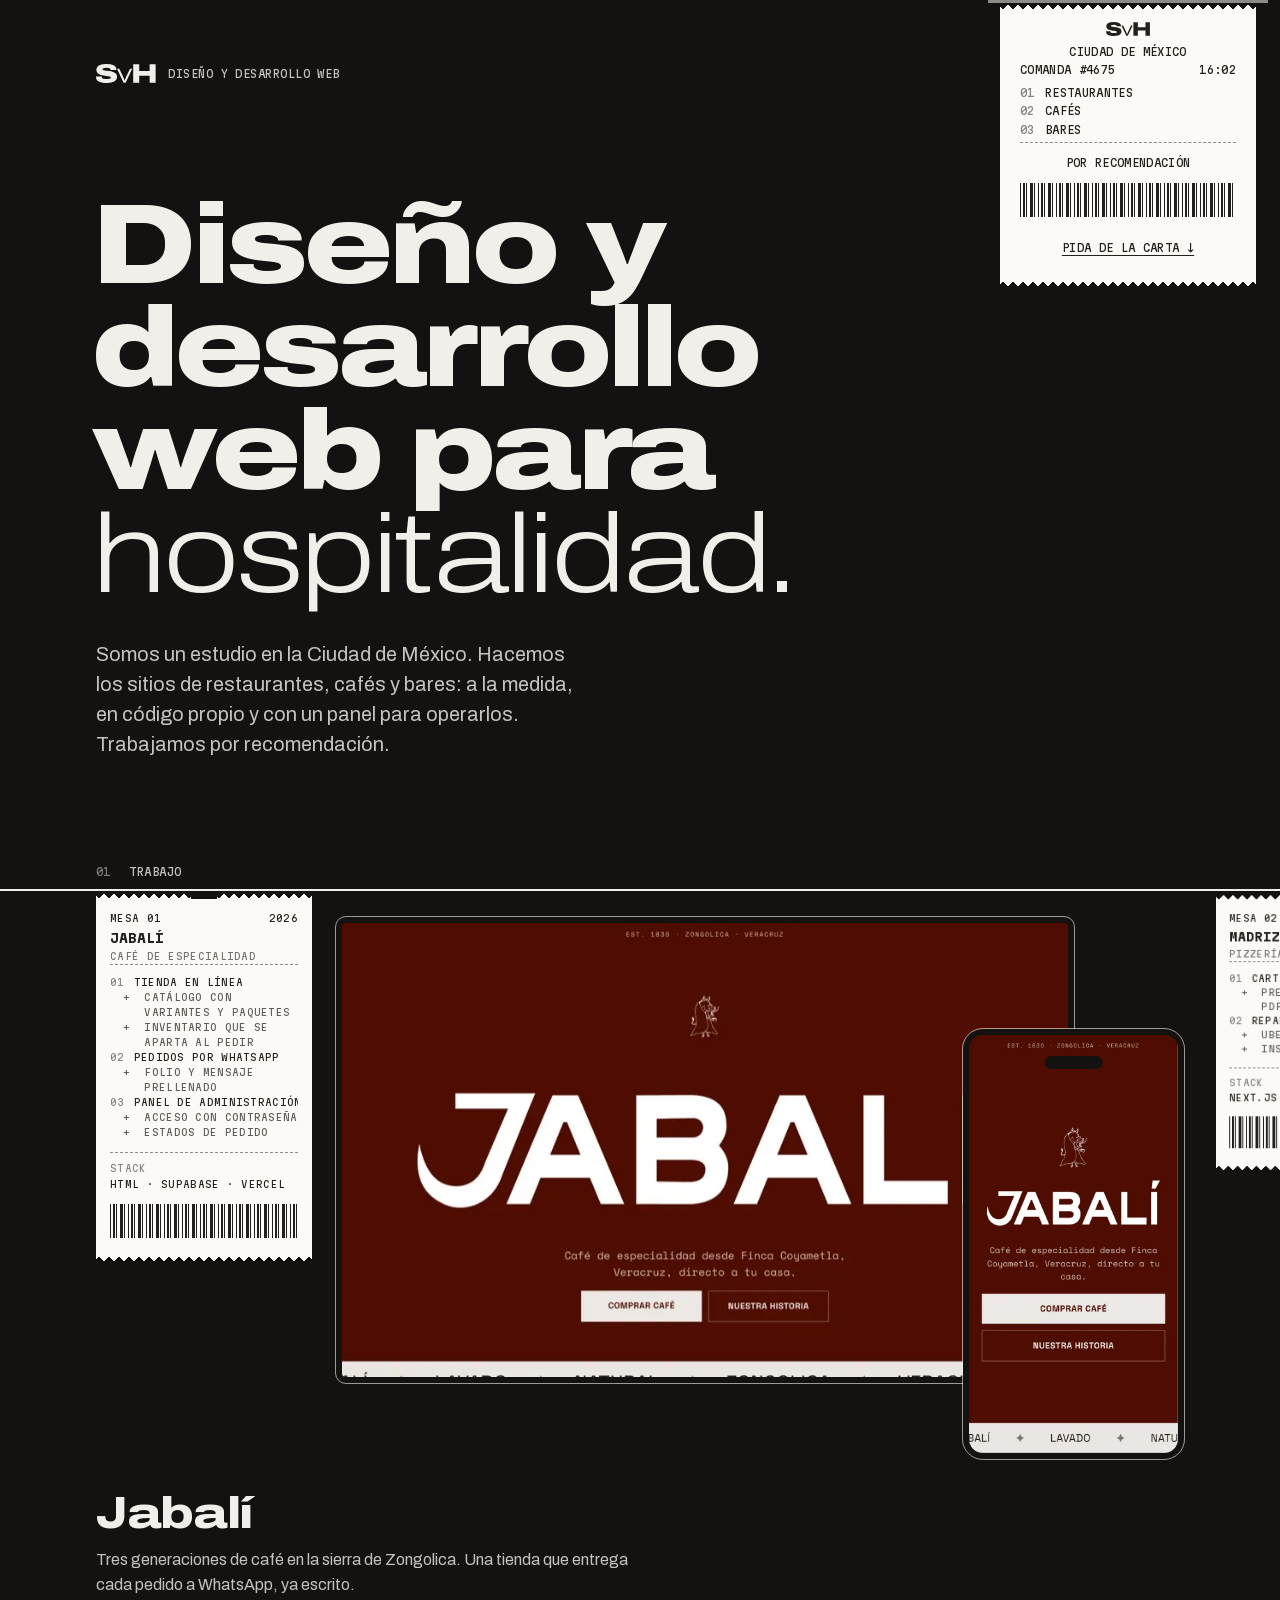
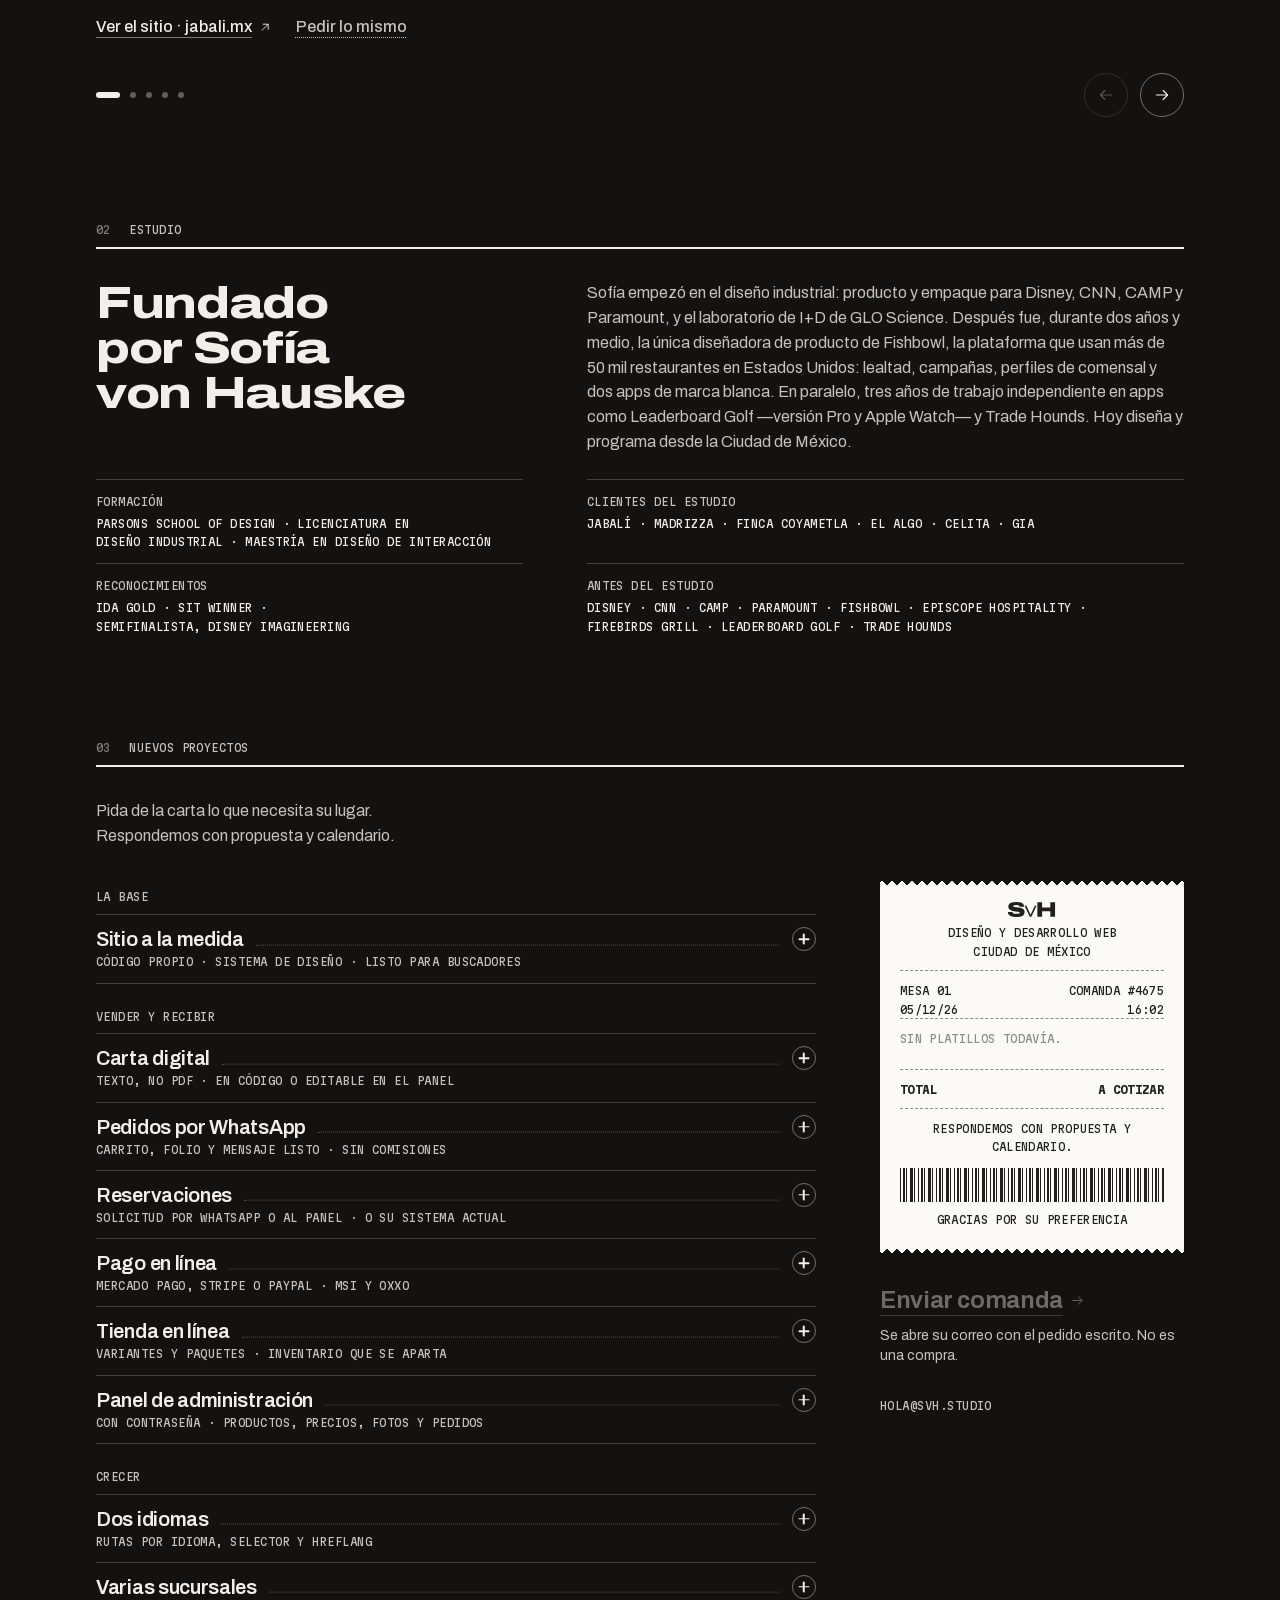
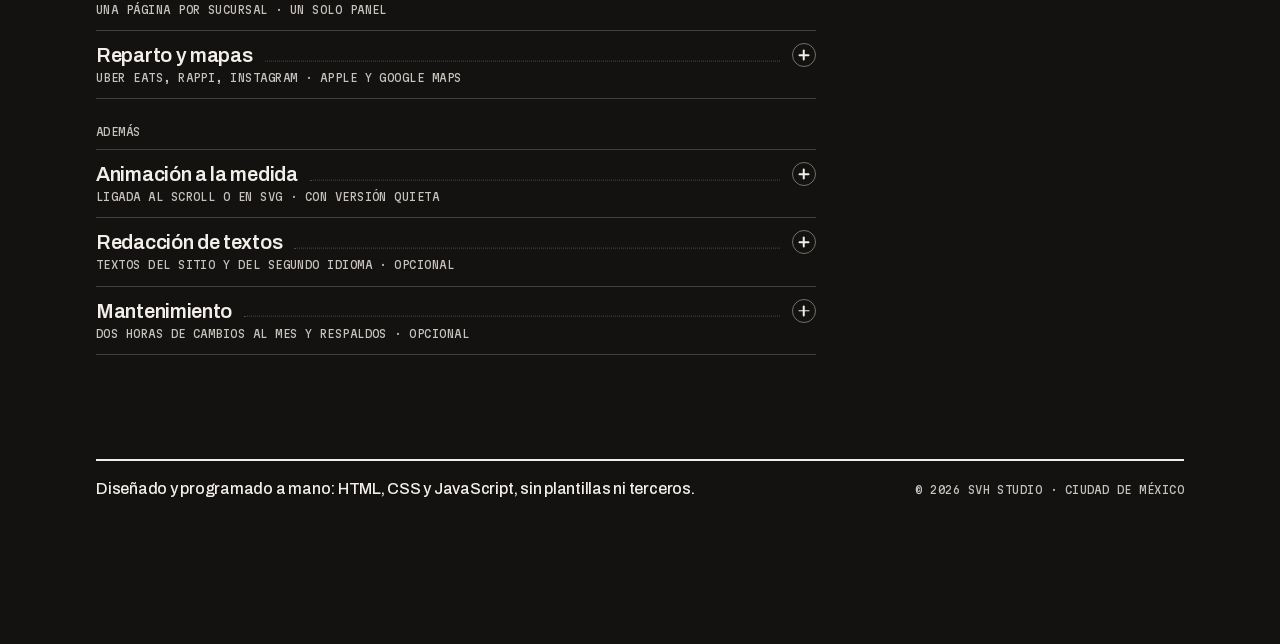
==== index.html @ 694a2faf "Trabajo independiente en Estudio; margen óptico; pies a 60ch - Estudio: "En paralelo, tres años de t" ====
<!DOCTYPE html>
<html lang="es-MX">
<head>
<meta charset="utf-8">
<meta name="viewport" content="width=device-width, initial-scale=1">
<title>Diseño web para restaurantes y cafés en CDMX — SvH Studio</title>
<meta name="description" content="Sitios web para restaurantes, cafés y bares en la Ciudad de México: carta digital, pedidos por WhatsApp, reservaciones y panel de administración.">
<link rel="canonical" href="https://svh.studio/">
<meta name="author" content="SvH Studio">
<meta name="theme-color" content="#141210">
<meta name="color-scheme" content="light">

<meta property="og:type" content="website">
<meta property="og:locale" content="es_MX">
<meta property="og:url" content="https://svh.studio/">
<meta property="og:title" content="SvH Studio — Sitios web para restaurantes, cafés y bares en CDMX">
<meta property="og:description" content="Estudio de diseño y desarrollo web para restaurantes, cafés y bares de la Ciudad de México.">
<meta property="og:image" content="https://svh.studio/og.png">
<meta property="og:image:width" content="1200">
<meta property="og:image:height" content="630">
<meta property="og:image:alt" content="svh.studio — Diseño y desarrollo web para hospitalidad.">
<meta property="og:site_name" content="SvH Studio">
<meta name="twitter:card" content="summary_large_image">

<link rel="icon" href="/favicon.svg" type="image/svg+xml">
<link rel="apple-touch-icon" href="/apple-touch-icon.png">
<link rel="preload" href="/fonts/archivo-wdth-wght-latin.woff2" as="font" type="font/woff2" crossorigin>
<link rel="preload" href="/fonts/martian-mono-latin.woff2" as="font" type="font/woff2" crossorigin>
<script>document.documentElement.classList.add('js')</script>
<link rel="stylesheet" href="/fonts.css">
<link rel="stylesheet" href="/tokens.css">
<link rel="stylesheet" href="/site.css">
<script type="application/ld+json">
{
 "@context": "https://schema.org",
 "@graph": [
  {
   "@type": "ProfessionalService",
   "@id": "https://svh.studio/#estudio",
   "name": "SvH Studio",
   "alternateName": "svh.studio",
   "url": "https://svh.studio/",
   "email": "hola@svh.studio",
   "image": "https://svh.studio/og.png",
   "inLanguage": "es-MX",
   "knowsLanguage": [
    "es-MX",
    "en"
   ],
   "description": "Estudio de diseño y desarrollo de sitios web para restaurantes, cafés y bares en la Ciudad de México: carta digital, pedidos por WhatsApp, reservaciones y panel de administración.",
   "founder": {
    "@id": "https://svh.studio/#sofia"
   },
   "areaServed": [
    {
     "@type": "City",
     "name": "Ciudad de México",
     "alternateName": "CDMX",
     "address": {
      "@type": "PostalAddress",
      "addressCountry": "MX",
      "addressRegion": "Ciudad de México"
     }
    },
    {
     "@type": "Place",
     "name": "Roma, Ciudad de México"
    },
    {
     "@type": "Place",
     "name": "Condesa, Ciudad de México"
    },
    {
     "@type": "Place",
     "name": "Juárez, Ciudad de México"
    },
    {
     "@type": "Place",
     "name": "Polanco, Ciudad de México"
    },
    {
     "@type": "Place",
     "name": "Escandón, Ciudad de México"
    },
    {
     "@type": "Place",
     "name": "Coyoacán, Ciudad de México"
    }
   ],
   "serviceType": [
    "Diseño de sitios web para restaurantes",
    "Diseño de sitios web para cafés y bares",
    "Desarrollo web a la medida"
   ],
   "logo": "https://svh.studio/apple-touch-icon.png",
   "address": {
    "@type": "PostalAddress",
    "addressLocality": "Ciudad de México",
    "addressRegion": "CDMX",
    "addressCountry": "MX"
   },
   "makesOffer": [
    {
     "@type": "Offer",
     "itemOffered": {
      "@type": "Service",
      "name": "Sitio a la medida",
      "description": "Código propio · sistema de diseño · listo para buscadores"
     }
    },
    {
     "@type": "Offer",
     "itemOffered": {
      "@type": "Service",
      "name": "Carta digital",
      "description": "Texto, no PDF · en código o editable en el panel"
     }
    },
    {
     "@type": "Offer",
     "itemOffered": {
      "@type": "Service",
      "name": "Pedidos por WhatsApp",
      "description": "Carrito, folio y mensaje listo · sin comisiones"
     }
    },
    {
     "@type": "Offer",
     "itemOffered": {
      "@type": "Service",
      "name": "Reservaciones",
      "description": "Solicitud por WhatsApp o al panel · o su sistema actual"
     }
    },
    {
     "@type": "Offer",
     "itemOffered": {
      "@type": "Service",
      "name": "Pago en línea",
      "description": "Mercado Pago, Stripe o PayPal · MSI y OXXO"
     }
    },
    {
     "@type": "Offer",
     "itemOffered": {
      "@type": "Service",
      "name": "Tienda en línea",
      "description": "Variantes y paquetes · inventario que se aparta"
     }
    },
    {
     "@type": "Offer",
     "itemOffered": {
      "@type": "Service",
      "name": "Panel de administración",
      "description": "Con contraseña · productos, precios, fotos y pedidos"
     }
    },
    {
     "@type": "Offer",
     "itemOffered": {
      "@type": "Service",
      "name": "Dos idiomas",
      "description": "Rutas por idioma, selector y hreflang"
     }
    },
    {
     "@type": "Offer",
     "itemOffered": {
      "@type": "Service",
      "name": "Varias sucursales",
      "description": "Una página por sucursal · un solo panel"
     }
    },
    {
     "@type": "Offer",
     "itemOffered": {
      "@type": "Service",
      "name": "Reparto y mapas",
      "description": "Uber Eats, Rappi, Instagram · Apple y Google Maps"
     }
    },
    {
     "@type": "Offer",
     "itemOffered": {
      "@type": "Service",
      "name": "Animación a la medida",
      "description": "Ligada al scroll o en SVG · con versión quieta"
     }
    },
    {
     "@type": "Offer",
     "itemOffered": {
      "@type": "Service",
      "name": "Redacción de textos",
      "description": "Textos del sitio y del segundo idioma · opcional"
     }
    },
    {
     "@type": "Offer",
     "itemOffered": {
      "@type": "Service",
      "name": "Mantenimiento",
      "description": "Dos horas de cambios al mes y respaldos · opcional"
     }
    }
   ]
  },
  {
   "@type": "Person",
   "@id": "https://svh.studio/#sofia",
   "name": "Sofía von Hauske",
   "jobTitle": "Diseñadora industrial y de producto, desarrolladora",
   "email": "hola@svh.studio",
   "url": "https://svh.studio/",
   "alumniOf": {
    "@type": "CollegeOrUniversity",
    "name": "Parsons School of Design",
    "address": {
     "@type": "PostalAddress",
     "addressLocality": "Nueva York",
     "addressCountry": "US"
    }
   },
   "worksFor": {
    "@id": "https://svh.studio/#estudio"
   },
   "knowsAbout": [
    "Diseño industrial",
    "Diseño de producto",
    "Diseño web para restaurantes",
    "Programas de lealtad",
    "Sistemas de pedidos"
   ],
   "hasCredential": [
    {
     "@type": "EducationalOccupationalCredential",
     "credentialCategory": "degree",
     "name": "BFA Industrial Design"
    },
    {
     "@type": "EducationalOccupationalCredential",
     "credentialCategory": "degree",
     "name": "MFA Interaction Design"
    }
   ],
   "award": [
    "IDA Gold",
    "SIT Winner",
    "Disney Imagineering Semi-Finalist"
   ]
  },
  {
   "@type": "WebSite",
   "@id": "https://svh.studio/#sitio",
   "url": "https://svh.studio/",
   "name": "SvH Studio",
   "inLanguage": "es-MX",
   "publisher": {
    "@id": "https://svh.studio/#estudio"
   }
  },
  {
   "@type": "ItemList",
   "name": "Trabajo de SvH Studio",
   "itemListElement": [
    {
     "@type": "ListItem",
     "position": 1,
     "item": {
      "@type": "WebSite",
      "name": "Jabalí",
      "url": "https://www.jabali.mx",
      "description": "Tienda de café de especialidad con pedidos por WhatsApp.",
      "creator": {
       "@id": "https://svh.studio/#estudio"
      },
      "about": {
       "@type": "Store",
       "name": "Jabalí",
       "description": "Tienda de café de especialidad de la Finca Coyametla, Veracruz"
      },
      "image": "https://svh.studio/images/sitios/jabali-esc-1600.jpg"
     }
    },
    {
     "@type": "ListItem",
     "position": 2,
     "item": {
      "@type": "WebSite",
      "name": "Madrizza",
      "url": "https://madrizza.vercel.app",
      "description": "Pizzería de barrio en la Ciudad de México.",
      "creator": {
       "@id": "https://svh.studio/#estudio"
      },
      "about": {
       "@type": "Restaurant",
       "name": "Madrizza",
       "servesCuisine": "Pizza",
       "address": {
        "@type": "PostalAddress",
        "addressLocality": "Ciudad de México",
        "addressCountry": "MX"
       }
      },
      "image": "https://svh.studio/images/sitios/madrizza-esc-1600.jpg"
     }
    },
    {
     "@type": "ListItem",
     "position": 3,
     "item": {
      "@type": "WebSite",
      "name": "Finca Coyametla",
      "url": "https://finca-coyametla.vercel.app",
      "description": "Finca de café en Zongolica, Veracruz, que vende a tostadores de México y de fuera.",
      "creator": {
       "@id": "https://svh.studio/#estudio"
      },
      "about": {
       "@type": "Organization",
       "name": "Finca Coyametla",
       "description": "Finca de café en Zongolica, Veracruz",
       "address": {
        "@type": "PostalAddress",
        "addressLocality": "Zongolica",
        "addressRegion": "Veracruz",
        "addressCountry": "MX"
       }
      },
      "image": "https://svh.studio/images/sitios/coyametla-esc-1600.jpg"
     }
    },
    {
     "@type": "ListItem",
     "position": 4,
     "item": {
      "@type": "WebSite",
      "name": "El Algo",
      "url": "https://www.elalgo.mx",
      "description": "Wine bar de autoservicio en la Ciudad de México, antes de abrir.",
      "creator": {
       "@id": "https://svh.studio/#estudio"
      },
      "about": {
       "@type": "BarOrPub",
       "name": "El Algo",
       "description": "Wine bar de autoservicio",
       "address": {
        "@type": "PostalAddress",
        "addressLocality": "Ciudad de México",
        "addressCountry": "MX"
       }
      },
      "image": "https://svh.studio/images/sitios/elalgo-esc-1600.jpg"
     }
    },
    {
     "@type": "ListItem",
     "position": 5,
     "item": {
      "@type": "WebSite",
      "name": "Celita",
      "url": "https://www.celita.mx",
      "description": "Café y pan en la Condesa, Ciudad de México.",
      "creator": {
       "@id": "https://svh.studio/#estudio"
      },
      "about": {
       "@type": "CafeOrCoffeeShop",
       "name": "Celita",
       "address": {
        "@type": "PostalAddress",
        "streetAddress": "Pachuca 13",
        "addressLocality": "Ciudad de México",
        "addressRegion": "Condesa",
        "addressCountry": "MX"
       }
      },
      "image": "https://svh.studio/images/sitios/celita-esc-1600.jpg"
     }
    }
   ]
  }
 ]
}
</script>
</head>
<body class="tinto" style="--lugar:#4F0D00;--pagina:#141210">

<main class="page">

  <!-- ══════════ FRONTISPICIO ══════════ -->
  <header class="front">
    <div class="eye">
      <span class="firma"><svg class="monograma" xmlns="http://www.w3.org/2000/svg" viewBox="47 -700 2235 712" aria-hidden="true"><path fill="currentColor" d="M459.7822265625 12.0Q373.293212890625 12.0 298.34765625 1.728271484375Q223.402099609375 -8.54345703125 167.0 -33.815185546875Q110.597900390625 -59.0869140625 78.6251220703125 -104.2445068359375Q46.65234375 -149.402099609375 46.65234375 -218.402099609375Q46.65234375 -220.402099609375 46.65234375 -223.7879638671875Q46.65234375 -227.173828125 47.65234375 -230.71728515625H267.879638671875Q266.879638671875 -226.71728515625 266.7655029296875 -222.7607421875Q266.6513671875 -218.80419921875 266.6513671875 -214.89111328125Q266.6513671875 -184.662841796875 288.249267578125 -167.8638916015625Q309.84716796875 -151.06494140625 349.04296875 -144.7659912109375Q388.23876953125 -138.467041015625 439.80419921875 -138.467041015625Q461.0869140625 -138.467041015625 483.641357421875 -139.423583984375Q506.19580078125 -140.380126953125 527.4078369140625 -143.4508056640625Q548.619873046875 -146.521484375 565.489501953125 -152.4345703125Q582.359130859375 -158.34765625 592.5439453125 -167.989013671875Q602.728759765625 -177.63037109375 602.728759765625 -191.771728515625Q602.728759765625 -211.597900390625 580.00048828125 -222.8533935546875Q557.272216796875 -234.10888671875 518.4298095703125 -240.6361083984375Q479.58740234375 -247.163330078125 431.5167236328125 -252.619873046875Q383.446044921875 -258.076416015625 331.8753662109375 -266.1905517578125Q280.3046875 -274.3046875 232.2340087890625 -288.8046875Q184.163330078125 -303.3046875 145.3209228515625 -327.84814453125Q106.478515625 -352.3916015625 83.750244140625 -390.8209228515625Q61.02197265625 -429.250244140625 61.02197265625 -484.5654296875Q61.02197265625 -541.826171875 90.5816650390625 -582.684814453125Q120.141357421875 -623.54345703125 172.0869140625 -649.4293212890625Q224.032470703125 -675.315185546875 293.0052490234375 -687.54345703125Q361.97802734375 -699.771728515625 440.032470703125 -699.771728515625Q519.858642578125 -699.771728515625 587.3314208984375 -687.7010498046875Q654.80419921875 -675.63037109375 704.9073486328125 -650.402099609375Q755.010498046875 -625.173828125 782.8419189453125 -585.5869140625Q810.67333984375 -546.0 810.67333984375 -490.967529296875V-478.054443359375H592.446044921875V-484.10888671875Q592.446044921875 -504.5654296875 576.93505859375 -520.4078369140625Q561.424072265625 -536.250244140625 529.684814453125 -545.8643798828125Q497.945556640625 -555.478515625 449.80419921875 -555.478515625Q396.32568359375 -555.478515625 361.358154296875 -548.793701171875Q326.390625 -542.10888671875 309.6351318359375 -530.467529296875Q292.879638671875 -518.826171875 292.879638671875 -505.228271484375Q292.879638671875 -486.0869140625 315.60791015625 -475.173828125Q338.336181640625 -464.2607421875 377.1785888671875 -458.075927734375Q416.02099609375 -451.89111328125 464.0916748046875 -446.4345703125Q512.162353515625 -440.97802734375 563.7330322265625 -433.1356201171875Q615.3037109375 -425.293212890625 663.3743896484375 -411.6790771484375Q711.445068359375 -398.06494140625 750.2874755859375 -374.1790771484375Q789.1298828125 -350.293212890625 811.858154296875 -313.6356201171875Q834.58642578125 -276.97802734375 834.58642578125 -223.4345703125Q834.58642578125 -139.575927734375 785.8853759765625 -87.6031494140625Q737.184326171875 -35.63037109375 652.4832763671875 -11.815185546875Q567.7822265625 12.0 459.7822265625 12.0Z M1080.6756591796875 0.0 833.3782958984375 -526.3243408203125H920.2176513671875L1053.7847900390625 -237.217041015625Q1061.46044921875 -221.5413818359375 1072.811767578125 -195.514404296875Q1084.1630859375 -169.4874267578125 1096.3522338867188 -141.44696044921875Q1108.5413818359375 -113.406494140625 1117.8927001953125 -91.3795166015625H1124.5413818359375Q1132.5413818359375 -110.703857421875 1143.0548706054688 -136.3795166015625Q1153.568359375 -162.05517578125 1165.4331665039062 -189.09564208984375Q1177.2979736328125 -216.1361083984375 1187.0006103515625 -237.217041015625L1320.5677490234375 -526.3243408203125H1404.082763671875L1156.785400390625 0.0Z M1441.250244140625 0.0V-687.771728515625H1666.564453125V-437.836669921875H2056.3916015625V-687.771728515625H2281.705810546875V0.0H2056.3916015625V-261.3916015625H1666.564453125V0.0Z"/></svg><span class="sr">SvH Studio</span><span class="quien">Diseño y desarrollo web</span></span>
    </div>

    <!-- LA IMPRESORA. La barra de arriba es una impresora de tickets: al
         cargar, sale la comanda que se termina de llenar al final de la
         página (mismo folio, misma hora). Imprime y luego se mece. -->
    <div class="impresora">
      <i class="ranura" aria-hidden="true"></i>
      <div class="papel papel-h" id="papel-h">
        <div class="ticket ticket-h">
          <div class="t-cab">
            <svg class="t-logo" xmlns="http://www.w3.org/2000/svg" viewBox="47 -700 2235 712" aria-hidden="true"><path fill="currentColor" d="M459.7822265625 12.0Q373.293212890625 12.0 298.34765625 1.728271484375Q223.402099609375 -8.54345703125 167.0 -33.815185546875Q110.597900390625 -59.0869140625 78.6251220703125 -104.2445068359375Q46.65234375 -149.402099609375 46.65234375 -218.402099609375Q46.65234375 -220.402099609375 46.65234375 -223.7879638671875Q46.65234375 -227.173828125 47.65234375 -230.71728515625H267.879638671875Q266.879638671875 -226.71728515625 266.7655029296875 -222.7607421875Q266.6513671875 -218.80419921875 266.6513671875 -214.89111328125Q266.6513671875 -184.662841796875 288.249267578125 -167.8638916015625Q309.84716796875 -151.06494140625 349.04296875 -144.7659912109375Q388.23876953125 -138.467041015625 439.80419921875 -138.467041015625Q461.0869140625 -138.467041015625 483.641357421875 -139.423583984375Q506.19580078125 -140.380126953125 527.4078369140625 -143.4508056640625Q548.619873046875 -146.521484375 565.489501953125 -152.4345703125Q582.359130859375 -158.34765625 592.5439453125 -167.989013671875Q602.728759765625 -177.63037109375 602.728759765625 -191.771728515625Q602.728759765625 -211.597900390625 580.00048828125 -222.8533935546875Q557.272216796875 -234.10888671875 518.4298095703125 -240.6361083984375Q479.58740234375 -247.163330078125 431.5167236328125 -252.619873046875Q383.446044921875 -258.076416015625 331.8753662109375 -266.1905517578125Q280.3046875 -274.3046875 232.2340087890625 -288.8046875Q184.163330078125 -303.3046875 145.3209228515625 -327.84814453125Q106.478515625 -352.3916015625 83.750244140625 -390.8209228515625Q61.02197265625 -429.250244140625 61.02197265625 -484.5654296875Q61.02197265625 -541.826171875 90.5816650390625 -582.684814453125Q120.141357421875 -623.54345703125 172.0869140625 -649.4293212890625Q224.032470703125 -675.315185546875 293.0052490234375 -687.54345703125Q361.97802734375 -699.771728515625 440.032470703125 -699.771728515625Q519.858642578125 -699.771728515625 587.3314208984375 -687.7010498046875Q654.80419921875 -675.63037109375 704.9073486328125 -650.402099609375Q755.010498046875 -625.173828125 782.8419189453125 -585.5869140625Q810.67333984375 -546.0 810.67333984375 -490.967529296875V-478.054443359375H592.446044921875V-484.10888671875Q592.446044921875 -504.5654296875 576.93505859375 -520.4078369140625Q561.424072265625 -536.250244140625 529.684814453125 -545.8643798828125Q497.945556640625 -555.478515625 449.80419921875 -555.478515625Q396.32568359375 -555.478515625 361.358154296875 -548.793701171875Q326.390625 -542.10888671875 309.6351318359375 -530.467529296875Q292.879638671875 -518.826171875 292.879638671875 -505.228271484375Q292.879638671875 -486.0869140625 315.60791015625 -475.173828125Q338.336181640625 -464.2607421875 377.1785888671875 -458.075927734375Q416.02099609375 -451.89111328125 464.0916748046875 -446.4345703125Q512.162353515625 -440.97802734375 563.7330322265625 -433.1356201171875Q615.3037109375 -425.293212890625 663.3743896484375 -411.6790771484375Q711.445068359375 -398.06494140625 750.2874755859375 -374.1790771484375Q789.1298828125 -350.293212890625 811.858154296875 -313.6356201171875Q834.58642578125 -276.97802734375 834.58642578125 -223.4345703125Q834.58642578125 -139.575927734375 785.8853759765625 -87.6031494140625Q737.184326171875 -35.63037109375 652.4832763671875 -11.815185546875Q567.7822265625 12.0 459.7822265625 12.0Z M1080.6756591796875 0.0 833.3782958984375 -526.3243408203125H920.2176513671875L1053.7847900390625 -237.217041015625Q1061.46044921875 -221.5413818359375 1072.811767578125 -195.514404296875Q1084.1630859375 -169.4874267578125 1096.3522338867188 -141.44696044921875Q1108.5413818359375 -113.406494140625 1117.8927001953125 -91.3795166015625H1124.5413818359375Q1132.5413818359375 -110.703857421875 1143.0548706054688 -136.3795166015625Q1153.568359375 -162.05517578125 1165.4331665039062 -189.09564208984375Q1177.2979736328125 -216.1361083984375 1187.0006103515625 -237.217041015625L1320.5677490234375 -526.3243408203125H1404.082763671875L1156.785400390625 0.0Z M1441.250244140625 0.0V-687.771728515625H1666.564453125V-437.836669921875H2056.3916015625V-687.771728515625H2281.705810546875V0.0H2056.3916015625V-261.3916015625H1666.564453125V0.0Z"/></svg><span class="sr">SvH Studio</span>
            <span>Ciudad de México</span>
          </div>
          <span class="t-sep"></span>
          <span class="t-fila"><span>Comanda #<span data-folio>0000</span></span><span data-hora>00:00</span></span>
          <ol class="t-lineas t-lineas-h">
            <li>Restaurantes</li>
            <li>Cafés</li>
            <li>Bares</li>
          </ol>
          <div class="t-pie">
            <span>Por recomendación</span>
            <i class="t-barras" aria-hidden="true"></i>
            <a class="t-sigue" href="#t-comanda">Pida de la carta ↓</a>
          </div>
        </div>
      </div>
    </div>

    <h1><span>Diseño y</span> <span>desarrollo</span> <span>web para</span> <span><em>hospitalidad.</em></span></h1>

    <p class="lede">
      Somos un estudio en la Ciudad de México. Hacemos los sitios de
      restaurantes, cafés y bares: a la medida, en código propio y con un
      panel para operarlos. Trabajamos por recomendación.
    </p>
  </header>

  <!-- ══════════ TRABAJO ══════════ -->
  <!-- Una tira que se desliza con el pulgar: cada sitio en escritorio, con su
       versión de celular encimada, y la página toma el color del que está al
       frente. Sin JS es un carrusel nativo con scroll-snap y todo el texto. -->
  <section class="grp trabajo" aria-labelledby="t-trabajo">
    <h2 class="grp-label" id="t-trabajo"><span>Trabajo</span></h2>
    <i class="riel" aria-hidden="true"></i>

    <ol class="tira" tabindex="0" aria-label="Cinco sitios, se desliza a los lados">
    <li class="lamina activa" style="--lugar:#4F0D00;--d:0;--ad:0" aria-roledescription="sitio" aria-label="1 de 5: Jabalí">
      <div class="colgante" aria-hidden="true">
        <div class="ticket ticket-p">
          <span class="t-fila"><span>Mesa 01</span><span>2026</span></span>
          <b class="tp-n">Jabalí</b>
          <span class="tp-t">Café de especialidad</span>
          <ol class="t-lineas tp-lineas"><li>Tienda en línea</li><li class="mod">catálogo con variantes y paquetes</li><li class="mod">inventario que se aparta al pedir</li><li>Pedidos por WhatsApp</li><li class="mod">folio y mensaje prellenado</li><li>Panel de administración</li><li class="mod">acceso con contraseña</li><li class="mod">estados de pedido</li></ol>
          <span class="t-fila tp-stack"><span>Stack</span><span>HTML · Supabase · Vercel</span></span>
          <i class="t-barras tp-barras"></i>
        </div>
      </div>
      <div class="comp">
        <picture class="esc">
          <source type="image/webp" srcset="/images/sitios/jabali-esc-900.webp 900w, /images/sitios/jabali-esc-1600.webp 1600w" sizes="(min-width: 920px) 44rem, 76vw">
          <img width="1600" height="1000" src="/images/sitios/jabali-esc-900.jpg" srcset="/images/sitios/jabali-esc-900.jpg 900w, /images/sitios/jabali-esc-1600.jpg 1600w" sizes="(min-width: 920px) 44rem, 76vw" loading="eager" decoding="async" alt="Sitio web de Jabalí, tienda de café de especialidad, en escritorio">
        </picture>
        <picture class="mov">
          <source type="image/webp" srcset="/images/sitios/jabali-mov-600.webp 600w, /images/sitios/jabali-mov-900.webp 900w" sizes="(min-width: 920px) 13rem, 22vw">
          <img width="600" height="1200" src="/images/sitios/jabali-mov-600.jpg" srcset="/images/sitios/jabali-mov-600.jpg 600w, /images/sitios/jabali-mov-900.jpg 900w" sizes="(min-width: 920px) 13rem, 22vw" loading="eager" decoding="async" alt="Sitio web de Jabalí, tienda de café de especialidad, en celular">
        </picture>
      </div>
      <div class="cap">
        <h3 class="n">Jabalí</h3>
        <p class="ctx">Tres generaciones de café en la sierra de Zongolica. Una tienda que entrega cada pedido a WhatsApp, ya escrito.</p>
        <p class="meta">Tienda en línea · Pedidos por WhatsApp · Panel de administración</p>
        <p class="meta stack">HTML · Supabase · Vercel</p>
        <div class="cap-acc"><a class="visita" href="https://www.jabali.mx" target="_blank" rel="noopener">Ver el sitio · jabali.mx<svg class="ico" viewBox="0 0 24 24" aria-hidden="true"><path d="M7 17 17 7M8.5 7H17v8.5"/></svg></a><button type="button" class="pedir" data-pide-de="Tienda en línea|Pedidos por WhatsApp|Panel de administración">Pedir lo mismo</button></div>
      </div>
    </li>
    <li class="lamina" style="--lugar:#2A5280;--d:1;--ad:1" aria-roledescription="sitio" aria-label="2 de 5: Madrizza">
      <div class="colgante" aria-hidden="true">
        <div class="ticket ticket-p">
          <span class="t-fila"><span>Mesa 02</span><span>2026</span></span>
          <b class="tp-n">Madrizza</b>
          <span class="tp-t">Pizzería de barrio</span>
          <ol class="t-lineas tp-lineas"><li>Carta digital</li><li class="mod">precios en texto, no PDF</li><li>Reparto y mapas</li><li class="mod">Uber Eats y Rappi</li><li class="mod">Instagram</li></ol>
          <span class="t-fila tp-stack"><span>Stack</span><span>Next.js · React · Vercel</span></span>
          <i class="t-barras tp-barras"></i>
        </div>
      </div>
      <div class="comp">
        <picture class="esc">
          <source type="image/webp" srcset="/images/sitios/madrizza-esc-900.webp 900w, /images/sitios/madrizza-esc-1600.webp 1600w" sizes="(min-width: 920px) 44rem, 76vw">
          <img width="1600" height="1000" src="/images/sitios/madrizza-esc-900.jpg" srcset="/images/sitios/madrizza-esc-900.jpg 900w, /images/sitios/madrizza-esc-1600.jpg 1600w" sizes="(min-width: 920px) 44rem, 76vw" loading="eager" decoding="async" alt="Sitio web de Madrizza, pizzería de barrio, en escritorio">
        </picture>
        <picture class="mov">
          <source type="image/webp" srcset="/images/sitios/madrizza-mov-600.webp 600w, /images/sitios/madrizza-mov-900.webp 900w" sizes="(min-width: 920px) 13rem, 22vw">
          <img width="600" height="1200" src="/images/sitios/madrizza-mov-600.jpg" srcset="/images/sitios/madrizza-mov-600.jpg 600w, /images/sitios/madrizza-mov-900.jpg 900w" sizes="(min-width: 920px) 13rem, 22vw" loading="eager" decoding="async" alt="Sitio web de Madrizza, pizzería de barrio, en celular">
        </picture>
      </div>
      <div class="cap">
        <h3 class="n">Madrizza</h3>
        <p class="ctx">Una pizzería de barrio dentro de un mercado. Logotipo, color y una carta pensada para el teléfono.</p>
        <p class="meta">Carta digital · Reparto y mapas</p>
        <p class="meta stack">Next.js · React · Vercel</p>
        <div class="cap-acc"><a class="visita" href="https://madrizza.vercel.app" target="_blank" rel="noopener">Ver el sitio<svg class="ico" viewBox="0 0 24 24" aria-hidden="true"><path d="M7 17 17 7M8.5 7H17v8.5"/></svg></a><button type="button" class="pedir" data-pide-de="Carta digital|Reparto y mapas">Pedir lo mismo</button></div>
      </div>
    </li>
    <li class="lamina" style="--lugar:#57573C;--d:2;--ad:1" aria-roledescription="sitio" aria-label="3 de 5: Finca Coyametla">
      <div class="colgante" aria-hidden="true">
        <div class="ticket ticket-p">
          <span class="t-fila"><span>Mesa 03</span><span>2026</span></span>
          <b class="tp-n">Finca Coyametla</b>
          <span class="tp-t">Finca de café</span>
          <ol class="t-lineas tp-lineas"><li>Dos idiomas</li><li class="mod">rutas /es y /en</li><li class="mod">escrito para cada mercado</li><li>Sitio a la medida</li><li class="mod">historia por capítulos</li><li class="mod">galería</li></ol>
          <span class="t-fila tp-stack"><span>Stack</span><span>Next.js · TypeScript · Vercel</span></span>
          <i class="t-barras tp-barras"></i>
        </div>
      </div>
      <div class="comp">
        <picture class="esc">
          <source type="image/webp" srcset="/images/sitios/coyametla-esc-900.webp 900w, /images/sitios/coyametla-esc-1600.webp 1600w" sizes="(min-width: 920px) 44rem, 76vw">
          <img width="1600" height="1000" src="/images/sitios/coyametla-esc-900.jpg" srcset="/images/sitios/coyametla-esc-900.jpg 900w, /images/sitios/coyametla-esc-1600.jpg 1600w" sizes="(min-width: 920px) 44rem, 76vw" loading="lazy" decoding="async" alt="Sitio web de Finca Coyametla, finca de café en Veracruz, en escritorio">
        </picture>
        <picture class="mov">
          <source type="image/webp" srcset="/images/sitios/coyametla-mov-600.webp 600w, /images/sitios/coyametla-mov-900.webp 900w" sizes="(min-width: 920px) 13rem, 22vw">
          <img width="600" height="1200" src="/images/sitios/coyametla-mov-600.jpg" srcset="/images/sitios/coyametla-mov-600.jpg 600w, /images/sitios/coyametla-mov-900.jpg 900w" sizes="(min-width: 920px) 13rem, 22vw" loading="lazy" decoding="async" alt="Sitio web de Finca Coyametla, finca de café en Veracruz, en celular">
        </picture>
      </div>
      <div class="cap">
        <h3 class="n">Finca Coyametla</h3>
        <p class="ctx">Una finca de 1830 que vende a tostadores de México y del extranjero. Dos idiomas, escritos para cada&nbsp;mercado.</p>
        <p class="meta">Dos idiomas · Sitio a la medida</p>
        <p class="meta stack">Next.js · TypeScript · Vercel</p>
        <div class="cap-acc"><a class="visita" href="https://finca-coyametla.vercel.app/es" target="_blank" rel="noopener">Ver el sitio<svg class="ico" viewBox="0 0 24 24" aria-hidden="true"><path d="M7 17 17 7M8.5 7H17v8.5"/></svg></a><button type="button" class="pedir" data-pide-de="Dos idiomas|Sitio a la medida">Pedir lo mismo</button></div>
      </div>
    </li>
    <li class="lamina" style="--lugar:#27120D;--d:3;--ad:1" aria-roledescription="sitio" aria-label="4 de 5: El Algo">
      <div class="colgante" aria-hidden="true">
        <div class="ticket ticket-p">
          <span class="t-fila"><span>Mesa 04</span><span>2026</span></span>
          <b class="tp-n">El Algo</b>
          <span class="tp-t">Wine bar</span>
          <ol class="t-lineas tp-lineas"><li>Animación a la medida</li><li class="mod">copa que se llena al bajar</li><li>Sitio a la medida</li><li class="mod">preapertura</li><li class="mod">imagen para compartir generada</li></ol>
          <span class="t-fila tp-stack"><span>Stack</span><span>Next.js · Tailwind · Vercel</span></span>
          <i class="t-barras tp-barras"></i>
        </div>
      </div>
      <div class="comp">
        <picture class="esc">
          <source type="image/webp" srcset="/images/sitios/elalgo-esc-900.webp 900w, /images/sitios/elalgo-esc-1600.webp 1600w" sizes="(min-width: 920px) 44rem, 76vw">
          <img width="1600" height="1000" src="/images/sitios/elalgo-esc-900.jpg" srcset="/images/sitios/elalgo-esc-900.jpg 900w, /images/sitios/elalgo-esc-1600.jpg 1600w" sizes="(min-width: 920px) 44rem, 76vw" loading="lazy" decoding="async" alt="Sitio web de El Algo, wine bar en la Ciudad de México, en escritorio">
        </picture>
        <picture class="mov">
          <source type="image/webp" srcset="/images/sitios/elalgo-mov-600.webp 600w, /images/sitios/elalgo-mov-900.webp 900w" sizes="(min-width: 920px) 13rem, 22vw">
          <img width="600" height="1200" src="/images/sitios/elalgo-mov-600.jpg" srcset="/images/sitios/elalgo-mov-600.jpg 600w, /images/sitios/elalgo-mov-900.jpg 900w" sizes="(min-width: 920px) 13rem, 22vw" loading="lazy" decoding="async" alt="Sitio web de El Algo, wine bar en la Ciudad de México, en celular">
        </picture>
      </div>
      <div class="cap">
        <h3 class="n">El Algo</h3>
        <p class="ctx">Un wine bar donde cada quien elige su botella y se sirve. El sitio lo explica antes de abrir, sobre la identidad de IS&nbsp;A&nbsp;JAR.</p>
        <p class="meta">Animación a la medida · Sitio a la medida</p>
        <p class="meta stack">Next.js · Tailwind · Vercel</p>
        <div class="cap-acc"><a class="visita" href="https://www.elalgo.mx" target="_blank" rel="noopener">Ver el sitio · elalgo.mx<svg class="ico" viewBox="0 0 24 24" aria-hidden="true"><path d="M7 17 17 7M8.5 7H17v8.5"/></svg></a><button type="button" class="pedir" data-pide-de="Animación a la medida|Sitio a la medida">Pedir lo mismo</button></div>
      </div>
    </li>
    <li class="lamina" style="--lugar:#896545;--fondo:#7A5A3D;--d:4;--ad:1" aria-roledescription="sitio" aria-label="5 de 5: Celita">
      <div class="colgante" aria-hidden="true">
        <div class="ticket ticket-p">
          <span class="t-fila"><span>Mesa 05</span><span>2026</span></span>
          <b class="tp-n">Celita</b>
          <span class="tp-t">Café y pan</span>
          <ol class="t-lineas tp-lineas"><li>Carta digital</li><li class="mod">precios como la impresa</li><li>Animación a la medida</li><li class="mod">taza en SVG que se sirve</li><li>Reparto y mapas</li><li class="mod">cómo llegar en Apple y Google Maps</li></ol>
          <span class="t-fila tp-stack"><span>Stack</span><span>HTML · CSS · JS · Vercel</span></span>
          <i class="t-barras tp-barras"></i>
        </div>
      </div>
      <div class="comp">
        <picture class="esc">
          <source type="image/webp" srcset="/images/sitios/celita-esc-900.webp 900w, /images/sitios/celita-esc-1600.webp 1600w" sizes="(min-width: 920px) 44rem, 76vw">
          <img width="1600" height="1000" src="/images/sitios/celita-esc-900.jpg" srcset="/images/sitios/celita-esc-900.jpg 900w, /images/sitios/celita-esc-1600.jpg 1600w" sizes="(min-width: 920px) 44rem, 76vw" loading="lazy" decoding="async" alt="Sitio web de Celita, café y pan en la Condesa, en escritorio">
        </picture>
        <picture class="mov">
          <source type="image/webp" srcset="/images/sitios/celita-mov-600.webp 600w, /images/sitios/celita-mov-900.webp 900w" sizes="(min-width: 920px) 13rem, 22vw">
          <img width="600" height="1200" src="/images/sitios/celita-mov-600.jpg" srcset="/images/sitios/celita-mov-600.jpg 600w, /images/sitios/celita-mov-900.jpg 900w" sizes="(min-width: 920px) 13rem, 22vw" loading="lazy" decoding="async" alt="Sitio web de Celita, café y pan en la Condesa, en celular">
        </picture>
      </div>
      <div class="cap">
        <h3 class="n">Celita</h3>
        <p class="ctx">Café y pan en la Condesa. Carta, horario y cómo llegar en una sola página, sobre la identidad de Acuña&nbsp;Studio.</p>
        <p class="meta">Carta digital · Animación a la medida · Reparto y mapas</p>
        <p class="meta stack">HTML · CSS · JS · Vercel</p>
        <div class="cap-acc"><a class="visita" href="https://www.celita.mx" target="_blank" rel="noopener">Ver el sitio · celita.mx<svg class="ico" viewBox="0 0 24 24" aria-hidden="true"><path d="M7 17 17 7M8.5 7H17v8.5"/></svg></a><button type="button" class="pedir" data-pide-de="Carta digital|Animación a la medida|Reparto y mapas">Pedir lo mismo</button></div>
      </div>
    </li>
    </ol>

    <div class="mando">
      <div class="puntos">
        <button type="button" class="punto" data-ir="0" aria-label="Ver Jabalí" style="--p:1" aria-current="true"></button>
        <button type="button" class="punto" data-ir="1" aria-label="Ver Madrizza"></button>
        <button type="button" class="punto" data-ir="2" aria-label="Ver Finca Coyametla"></button>
        <button type="button" class="punto" data-ir="3" aria-label="Ver El Algo"></button>
        <button type="button" class="punto" data-ir="4" aria-label="Ver Celita"></button>
      </div>
      <div class="flechas">
        <button type="button" class="flecha" data-paso="-1" aria-label="Sitio anterior" disabled><svg class="ico" viewBox="0 0 24 24" aria-hidden="true"><path d="M19.5 12h-15M10.5 6l-6 6 6 6"/></svg></button>
        <button type="button" class="flecha" data-paso="1" aria-label="Sitio siguiente"><svg class="ico" viewBox="0 0 24 24" aria-hidden="true"><path d="M4.5 12h15M13.5 6l6 6-6 6"/></svg></button>
      </div>
    </div>
  </section>

  <!-- ══════════ QUIÉN SOY ══════════ -->
  <section class="grp revela estudio">
    <h2 class="grp-label"><span>Estudio</span></h2>

    <div class="row sin-cifra">
      <span class="n">Fundado por Sofía von Hauske</span>
      <span class="d">Sofía empezó en el diseño industrial: producto y empaque para Disney, CNN, CAMP y Paramount, y el laboratorio de I+D de GLO Science. Después fue, durante dos años y medio, la única diseñadora de producto de Fishbowl, la plataforma que usan más de 50 mil restaurantes en Estados Unidos: lealtad, campañas, perfiles de comensal y dos apps de marca blanca. En paralelo, tres años de trabajo independiente en apps como Leaderboard Golf —versión Pro y Apple Watch— y Trade Hounds. Hoy diseña y programa desde la Ciudad de México.</span>
      <dl class="fichas aval">
        <div>
          <dt>Formación</dt>
          <dd>Parsons School of&nbsp;Design&nbsp;· Licenciatura en Diseño&nbsp;Industrial&nbsp;· Maestría en Diseño de&nbsp;Interacción</dd>
        </div>
        <div>
          <dt>Reconocimientos</dt>
          <dd>IDA&nbsp;Gold&nbsp;· SIT&nbsp;Winner&nbsp;· Semifinalista,&nbsp;Disney&nbsp;Imagineering</dd>
        </div>
      </dl>
      <dl class="fichas clientes">
        <div>
          <dt>Clientes del estudio</dt>
          <dd>Jabalí&nbsp;· Madrizza&nbsp;· Finca&nbsp;Coyametla&nbsp;· El&nbsp;Algo&nbsp;· Celita&nbsp;· Gia</dd>
        </div>
        <div>
          <dt>Antes del estudio</dt>
          <dd>Disney&nbsp;· CNN&nbsp;· CAMP&nbsp;· Paramount&nbsp;· Fishbowl&nbsp;· Episcope&nbsp;Hospitality&nbsp;· Firebirds&nbsp;Grill&nbsp;· Leaderboard&nbsp;Golf&nbsp;· Trade&nbsp;Hounds</dd>
        </div>
      </dl>
    </div>
  </section>

  <!-- ══════════ COMANDA ══════════ -->
  <!-- El contacto como una comanda: se pide de la carta y cada platillo se
       imprime en un ticket térmico. "Enviar comanda" abre el correo con el
       pedido ya escrito. Sin JS, el correo y el botón de copiar siguen ahí. -->
  <section class="grp revela comanda-sec" aria-labelledby="t-comanda">
    <h2 class="grp-label" id="t-comanda"><span>Nuevos proyectos</span></h2>
    <p class="com-ent">Pida de la carta lo que necesita su lugar. Respondemos con propuesta y calendario.</p>

    <div class="com">
      <ul class="carta-lista" aria-label="La carta">
        <li class="grupo" aria-hidden="true">La base</li>
        <li><button type="button" class="platillo" aria-pressed="false" data-pide="Sitio a la medida"><span class="pn">Sitio a la medida</span><i class="pl" aria-hidden="true"></i><span class="mas" aria-hidden="true"></span><span class="pd">Código propio · sistema de diseño · listo para buscadores</span></button></li>
        <li class="grupo" aria-hidden="true">Vender y recibir</li>
        <li><button type="button" class="platillo" aria-pressed="false" data-pide="Carta digital"><span class="pn">Carta digital</span><i class="pl" aria-hidden="true"></i><span class="mas" aria-hidden="true"></span><span class="pd">Texto, no PDF · en código o editable en el panel</span></button></li>
        <li><button type="button" class="platillo" aria-pressed="false" data-pide="Pedidos por WhatsApp"><span class="pn">Pedidos por WhatsApp</span><i class="pl" aria-hidden="true"></i><span class="mas" aria-hidden="true"></span><span class="pd">Carrito, folio y mensaje listo · sin comisiones</span></button></li>
        <li><button type="button" class="platillo" aria-pressed="false" data-pide="Reservaciones"><span class="pn">Reservaciones</span><i class="pl" aria-hidden="true"></i><span class="mas" aria-hidden="true"></span><span class="pd">Solicitud por WhatsApp o al panel · o su sistema actual</span></button></li>
        <li><button type="button" class="platillo" aria-pressed="false" data-pide="Pago en línea"><span class="pn">Pago en línea</span><i class="pl" aria-hidden="true"></i><span class="mas" aria-hidden="true"></span><span class="pd">Mercado Pago, Stripe o PayPal · MSI y OXXO</span></button></li>
        <li><button type="button" class="platillo" aria-pressed="false" data-pide="Tienda en línea"><span class="pn">Tienda en línea</span><i class="pl" aria-hidden="true"></i><span class="mas" aria-hidden="true"></span><span class="pd">Variantes y paquetes · inventario que se aparta</span></button></li>
        <li><button type="button" class="platillo" aria-pressed="false" data-pide="Panel de administración"><span class="pn">Panel de administración</span><i class="pl" aria-hidden="true"></i><span class="mas" aria-hidden="true"></span><span class="pd">Con contraseña · productos, precios, fotos y pedidos</span></button></li>
        <li class="grupo" aria-hidden="true">Crecer</li>
        <li><button type="button" class="platillo" aria-pressed="false" data-pide="Dos idiomas"><span class="pn">Dos idiomas</span><i class="pl" aria-hidden="true"></i><span class="mas" aria-hidden="true"></span><span class="pd">Rutas por idioma, selector y hreflang</span></button></li>
        <li><button type="button" class="platillo" aria-pressed="false" data-pide="Varias sucursales"><span class="pn">Varias sucursales</span><i class="pl" aria-hidden="true"></i><span class="mas" aria-hidden="true"></span><span class="pd">Una página por sucursal · un solo panel</span></button></li>
        <li><button type="button" class="platillo" aria-pressed="false" data-pide="Reparto y mapas"><span class="pn">Reparto y mapas</span><i class="pl" aria-hidden="true"></i><span class="mas" aria-hidden="true"></span><span class="pd">Uber Eats, Rappi, Instagram · Apple y Google Maps</span></button></li>
        <li class="grupo" aria-hidden="true">Además</li>
        <li><button type="button" class="platillo" aria-pressed="false" data-pide="Animación a la medida"><span class="pn">Animación a la medida</span><i class="pl" aria-hidden="true"></i><span class="mas" aria-hidden="true"></span><span class="pd">Ligada al scroll o en SVG · con versión quieta</span></button></li>
        <li><button type="button" class="platillo" aria-pressed="false" data-pide="Redacción de textos"><span class="pn">Redacción de textos</span><i class="pl" aria-hidden="true"></i><span class="mas" aria-hidden="true"></span><span class="pd">Textos del sitio y del segundo idioma · opcional</span></button></li>
        <li><button type="button" class="platillo" aria-pressed="false" data-pide="Mantenimiento"><span class="pn">Mantenimiento</span><i class="pl" aria-hidden="true"></i><span class="mas" aria-hidden="true"></span><span class="pd">Dos horas de cambios al mes y respaldos · opcional</span></button></li>
      </ul>

      <div class="ticket-col">
        <div class="papel" id="papel">
        <div class="ticket" id="ticket" role="region" aria-label="Comanda">
          <div class="t-cab">
            <svg class="t-logo" xmlns="http://www.w3.org/2000/svg" viewBox="47 -700 2235 712" aria-hidden="true"><path fill="currentColor" d="M459.7822265625 12.0Q373.293212890625 12.0 298.34765625 1.728271484375Q223.402099609375 -8.54345703125 167.0 -33.815185546875Q110.597900390625 -59.0869140625 78.6251220703125 -104.2445068359375Q46.65234375 -149.402099609375 46.65234375 -218.402099609375Q46.65234375 -220.402099609375 46.65234375 -223.7879638671875Q46.65234375 -227.173828125 47.65234375 -230.71728515625H267.879638671875Q266.879638671875 -226.71728515625 266.7655029296875 -222.7607421875Q266.6513671875 -218.80419921875 266.6513671875 -214.89111328125Q266.6513671875 -184.662841796875 288.249267578125 -167.8638916015625Q309.84716796875 -151.06494140625 349.04296875 -144.7659912109375Q388.23876953125 -138.467041015625 439.80419921875 -138.467041015625Q461.0869140625 -138.467041015625 483.641357421875 -139.423583984375Q506.19580078125 -140.380126953125 527.4078369140625 -143.4508056640625Q548.619873046875 -146.521484375 565.489501953125 -152.4345703125Q582.359130859375 -158.34765625 592.5439453125 -167.989013671875Q602.728759765625 -177.63037109375 602.728759765625 -191.771728515625Q602.728759765625 -211.597900390625 580.00048828125 -222.8533935546875Q557.272216796875 -234.10888671875 518.4298095703125 -240.6361083984375Q479.58740234375 -247.163330078125 431.5167236328125 -252.619873046875Q383.446044921875 -258.076416015625 331.8753662109375 -266.1905517578125Q280.3046875 -274.3046875 232.2340087890625 -288.8046875Q184.163330078125 -303.3046875 145.3209228515625 -327.84814453125Q106.478515625 -352.3916015625 83.750244140625 -390.8209228515625Q61.02197265625 -429.250244140625 61.02197265625 -484.5654296875Q61.02197265625 -541.826171875 90.5816650390625 -582.684814453125Q120.141357421875 -623.54345703125 172.0869140625 -649.4293212890625Q224.032470703125 -675.315185546875 293.0052490234375 -687.54345703125Q361.97802734375 -699.771728515625 440.032470703125 -699.771728515625Q519.858642578125 -699.771728515625 587.3314208984375 -687.7010498046875Q654.80419921875 -675.63037109375 704.9073486328125 -650.402099609375Q755.010498046875 -625.173828125 782.8419189453125 -585.5869140625Q810.67333984375 -546.0 810.67333984375 -490.967529296875V-478.054443359375H592.446044921875V-484.10888671875Q592.446044921875 -504.5654296875 576.93505859375 -520.4078369140625Q561.424072265625 -536.250244140625 529.684814453125 -545.8643798828125Q497.945556640625 -555.478515625 449.80419921875 -555.478515625Q396.32568359375 -555.478515625 361.358154296875 -548.793701171875Q326.390625 -542.10888671875 309.6351318359375 -530.467529296875Q292.879638671875 -518.826171875 292.879638671875 -505.228271484375Q292.879638671875 -486.0869140625 315.60791015625 -475.173828125Q338.336181640625 -464.2607421875 377.1785888671875 -458.075927734375Q416.02099609375 -451.89111328125 464.0916748046875 -446.4345703125Q512.162353515625 -440.97802734375 563.7330322265625 -433.1356201171875Q615.3037109375 -425.293212890625 663.3743896484375 -411.6790771484375Q711.445068359375 -398.06494140625 750.2874755859375 -374.1790771484375Q789.1298828125 -350.293212890625 811.858154296875 -313.6356201171875Q834.58642578125 -276.97802734375 834.58642578125 -223.4345703125Q834.58642578125 -139.575927734375 785.8853759765625 -87.6031494140625Q737.184326171875 -35.63037109375 652.4832763671875 -11.815185546875Q567.7822265625 12.0 459.7822265625 12.0Z M1080.6756591796875 0.0 833.3782958984375 -526.3243408203125H920.2176513671875L1053.7847900390625 -237.217041015625Q1061.46044921875 -221.5413818359375 1072.811767578125 -195.514404296875Q1084.1630859375 -169.4874267578125 1096.3522338867188 -141.44696044921875Q1108.5413818359375 -113.406494140625 1117.8927001953125 -91.3795166015625H1124.5413818359375Q1132.5413818359375 -110.703857421875 1143.0548706054688 -136.3795166015625Q1153.568359375 -162.05517578125 1165.4331665039062 -189.09564208984375Q1177.2979736328125 -216.1361083984375 1187.0006103515625 -237.217041015625L1320.5677490234375 -526.3243408203125H1404.082763671875L1156.785400390625 0.0Z M1441.250244140625 0.0V-687.771728515625H1666.564453125V-437.836669921875H2056.3916015625V-687.771728515625H2281.705810546875V0.0H2056.3916015625V-261.3916015625H1666.564453125V0.0Z"/></svg><span class="sr">SvH Studio</span>
            <span>Diseño y desarrollo web</span>
            <span>Ciudad de México</span>
            <span class="t-sep"></span>
            <span class="t-fila"><span>Mesa 01</span><span>Comanda #<span id="folio" data-folio>0000</span></span></span>
            <span class="t-fila"><span id="t-fecha">00/00/00</span><span id="t-hora" data-hora>00:00</span></span>
          </div>
          <ol class="t-lineas" id="t-lineas" aria-live="polite">
            <li class="t-vacio">Sin platillos todavía.</li>
          </ol>
          <div class="t-pie">
            <span class="t-fila t-total"><span>Total</span><span>A cotizar</span></span>
            <span class="t-sep"></span>
            <span>Respondemos con propuesta y calendario.</span>
            <i class="t-barras" aria-hidden="true"></i>
            <span>Gracias por su preferencia</span>
          </div>
        </div>
        </div>
        <div class="com-acciones">
          <a class="enviar" id="enviar" href="mailto:hola@svh.studio?subject=Nuevo%20proyecto">Enviar comanda<svg class="ico" viewBox="0 0 24 24" aria-hidden="true"><path d="M4.5 12h15M13.5 6l6 6-6 6"/></svg></a>
          <p class="com-nota">Se abre su correo con el pedido escrito. No es una compra.</p>
          <button class="copiar" type="button" data-copiar="hola@svh.studio">hola@svh.studio</button>
        </div>
      </div>
    </div>
    <a class="pildora" id="pildora" href="#ticket" hidden>Comanda · <span id="pil-n">0</span><svg class="ico" viewBox="0 0 24 24" aria-hidden="true"><path d="M12 4.5v15M6 13.5l6 6 6-6"/></svg></a>
  </section>

  <footer class="colofon revela">
    <p class="frase">Diseñado y programado a mano: HTML, CSS y JavaScript, sin plantillas ni&nbsp;terceros.</p>
    <p class="dom">© 2026 SvH&nbsp;Studio · Ciudad&nbsp;de&nbsp;México</p>
  </footer>

</main>

<script src="/index.js" defer></script>

<!-- Vercel Web Analytics. Sin cookies, sin banner de consentimiento, y el
     script se sirve desde este mismo dominio: no rompe el cero-terceros. -->
<script defer src="/_vercel/insights/script.js"></script>
</body>
</html>
---- fonts.css ----
/* ==========================================================================
   SvH STUDIO — tipografía autoalojada. Una sola familia y un mono.

   ARCHIVO, variable en ancho (62–125%) y peso (100–900): la misma letra es
   el titular —expandida y negra— y el texto corrido —normal y regular—.
   MARTIAN MONO, variable en ancho y peso: la voz de los datos y de los
   tickets. Antes dependía del monoespaciado de cada teléfono.
   Servidas desde el mismo dominio: cero terceros.
   ========================================================================== */

@font-face{
  font-family:"Archivo";
  font-style:normal; font-weight:100 900; font-stretch:62% 125%; font-display:swap;
  src:url("/fonts/archivo-wdth-wght-latin.woff2") format("woff2");
  unicode-range:U+0000-00FF,U+0131,U+0152-0153,U+02BB-02BC,U+02C6,U+02DA,U+02DC,
    U+0304,U+0308,U+0329,U+2000-206F,U+20AC,U+2122,U+2191,U+2193,U+2212,U+2215,U+FEFF,U+FFFD;
}
@font-face{
  font-family:"Martian Mono";
  font-style:normal; font-weight:100 800; font-stretch:75% 112.5%; font-display:swap;
  src:url("/fonts/martian-mono-latin.woff2") format("woff2");
  unicode-range:U+0000-00FF,U+0131,U+0152-0153,U+02BB-02BC,U+02C6,U+02DA,U+02DC,
    U+0304,U+0308,U+0329,U+2000-206F,U+20AC,U+2122,U+2191,U+2193,U+2212,U+2215,U+FEFF,U+FFFD;
}

/* Respaldo con métricas ajustadas para el texto corrido. */
@font-face{
  font-family:"Archivo respaldo";
  src:local("Helvetica Neue"),local("Arial");
  size-adjust:98.3%; ascent-override:89.5%; descent-override:21.4%; line-gap-override:0%;
}
---- tokens.css ----
/* ==========================================================================
   SvH STUDIO — DESIGN TOKENS · dirección "Índice"
   Fuente única de color, tipo, espacio y movimiento.
   Enlazar antes de site.css.

   TESIS
   El estudio no tiene color de acento. La página es tinta sobre papel y el
   único color del sitio es el de los lugares del cliente.

   El color del cliente al frente de Trabajo tiñe toda la página; sobre
   él, la tinta se vuelve marfil (ver body.tinto en site.css).
   ========================================================================== */
:root{
  /* ---------------------------------------------------------------- COLOR */
  --svh-paper:      #FAFAF8;   /* papel — nunca blanco puro */
  --svh-ink:        #101010;   /* tinta — nunca #000 */
  /* .62 no es estético: es el mínimo que pasa WCAG AA sobre el papel.
     A .54 daba 4.02:1 y toda la letra secundaria del sitio reprobaba. */
  --svh-dim:        rgba(16,16,16,.62);   /* descripciones, etiquetas — 5.2:1 */
  --svh-faint:      rgba(16,16,16,.40);   /* separadores, nunca texto */
  --svh-rule:       rgba(16,16,16,.15);   /* filete del índice */
  --svh-guia:       rgba(16,16,16,.19);   /* guía de puntos, en reposo */
  --svh-guia-viva:  rgba(16,16,16,.40);   /* guía de puntos, al pasar encima */
  --svh-subraya:    rgba(16,16,16,.32);   /* subrayado de enlace en reposo */
  --svh-rule-hard:  #101010;              /* filete que abre un grupo */
  --svh-on-tint:      #F2EFEA;            /* texto sobre el color del lugar */
  --svh-on-tint-soft: rgba(242,239,234,.74); /* secundario sobre el lugar */

  /* Color del lugar — lo aporta cada fila, no el sistema.
     Se sobrescribe con --lugar en el elemento. */
  --lugar: #101010;

  /* ----------------------------------------------------------------- TIPO */
  --svh-sans:  "Archivo", "Archivo respaldo", system-ui, -apple-system, "Helvetica Neue", sans-serif;
  /* La voz de los datos y de los tickets: Martian Mono al 87.5% de ancho. */
  --svh-mono:  "Martian Mono", ui-monospace, "SF Mono", Menlo, Consolas, monospace;
  --t-mono:    0.71875rem;   /* 11.5px */
  --ls-mono:   .04em;

  /* Escala fluida — móvil primero. min → max en px al margen. */
  /* ANCHO. El titular en Archivo expandida y negra, en cuatro renglones
     ("Diseño y / desarrollo / web para / hospitalidad."). El renglón más
     largo mide ~6.4 eme: en el celular el tamaño sale del ancho de la
     columna; en tableta y escritorio, del espacio a la izquierda del
     ticket, con tope de 112px (columna de 1200). */
  --t-display:  min(7rem, calc((100vw - 2 * var(--gutter)) / 6.5));
  --t-row:      clamp(1.5rem, 6.2vw, 2.75rem);     /*  24 →  44  nombre de fila */
  --t-value:    clamp(1.25rem, 4.6vw, 2rem);       /*  20 →  32  acción, colofón */
  --t-lede:     clamp(1rem, 3.7vw, 1.25rem);       /*  16 →  20  la frase: entrada, contexto, bio */
  --t-body:     1rem;                              /*        16  cuerpo */
  /* Escala con escalones claros (auditoría 12 nov): título 44 · acción 24 ·
     platillo 20 · entrada 20 · cuerpo 17 · dato 12. Antes platillos, acción
     y colofón iban a 32 y competían con los títulos. */
  --t-accion:   clamp(1.25rem, 2vw, 1.5rem);        /*  20 →  24  enviar comanda */
  --t-item:     clamp(1.0625rem, 1.6vw, 1.25rem);   /*  17 →  20  platillo de la carta */
  --t-cuerpo:   clamp(1rem, 1.2vw, 1.0625rem);      /*  16 →  17  párrafos */
  --t-desc:     1rem;                              /*        16  descripción de fila */
  --t-small:    0.75rem;                           /*        12  pie, secundario */
  --t-label:    0.75rem;                           /*        12  etiqueta de grupo */
  --t-eyebrow:  0.75rem;                           /*        12  ojo superior */

  /* Tracking */
  --ls-display: -.022em;
  --ls-row:     -.015em;
  --ls-eyebrow:  .2em;
  --ls-label:    .3em;   /* etiquetas de grupo */
  --ls-names:    .13em;  /* línea de clientes */

  /* Interlínea */
  --lh-display: .94;
  --lh-tight:   1;
  --lh-snug:    1.42;
  --lh-body:    1.55;

  /* ---------------------------------------------------------------- ESPACIO */
  /* Retícula de 4px — todo padding, margen y gap aterriza aquí */
  --s1:.25rem; --s2:.5rem;  --s3:.75rem; --s4:1rem;   --s5:1.25rem;
  --s6:1.5rem; --s8:2rem;   --s10:2.5rem; --s12:3rem; --s16:4rem;
  --s20:5rem;  --s24:6rem;

  /* Ritmo vertical — el índice respira por grupo, no por elemento */
  /* UN SOLO salto entre secciones, y uno solo entre la etiqueta y lo que
     etiqueta. Antes había cinco valores distintos que medían casi igual. */
  --rhythm-group: clamp(4rem, 11vw, 6.5rem);      /* entre secciones · 64 → 104 */
  --after-label:  clamp(1.5rem, 3vw, 2rem);       /* filete → contenido · 24 → 32 */
  --rhythm-page:  clamp(2rem, 6vw, 4rem);         /* margen superior */
  --rhythm-foot:  clamp(4rem, 12vw, 9rem);        /* margen inferior */

  /* --------------------------------------------------------------- LAYOUT */
  /* 1200: con Estudio a dos columnas, la carta junto al ticket y la tira,
     920 apretaba en escritorio. La medida de lectura la controla cada
     párrafo (40ch), no la columna. */
  --maxw:   1200px;
  --gutter: clamp(1.5rem, 5vw, 3.5rem);
  --touch:  44px;
  /* Borde izquierdo real de la columna de contenido. Lo usa todo lo que
     sangra a 100vw pero cuyo TEXTO debe seguir alineado con el índice. */
  --edge:   max(var(--gutter), calc(50vw - (var(--maxw) / 2) + var(--gutter)));

  /* Ancho de la columna de texto, y de cada lámina de Trabajo. */
  --colw:   calc(min(100vw, var(--maxw)) - 2 * var(--gutter));

  /* ---------------------------------------------------- MOVIMIENTO
     Dos curvas. "Sale" para todo lo que llega (entra rápido, se asienta
     largo); "rápida" para hover y foco. El movimiento grande del sitio no
     tiene curva: lo lleva el dedo, cuadro a cuadro, en la tira. */
  --ease-sale:   cubic-bezier(.16,1,.3,1);
  --ease-media:  cubic-bezier(.65,0,.35,1);
  --motion-fast: .18s cubic-bezier(.4,0,.2,1);    /* hover, foco */
  --focus:       2px solid var(--svh-ink);
}
---- site.css ----
/* ==========================================================================
   SvH STUDIO — hoja del sitio. Depende de tokens.css.
   Un solo documento: frontispicio, Trabajo, Quién soy, Escríbeme, colofón.

   EL SISTEMA, EN CUATRO REGLAS
   1. Una columna. Todo lo que tiene texto empieza en el mismo borde
      izquierdo (--edge), incluida cada lámina de Trabajo.
   2. Un patrón de bloque: título (serif) · la frase (lede, atenuada) ·
      el dato (versalitas). Lo siguen los pies de Trabajo, la bio y el correo.
   3. Una etiqueta de sección: la palabra en versalitas sobre un filete de
      2px. Sin texto a la derecha, sin controles adentro.
   4. Dos espacios verticales: --rhythm-group entre secciones y
      --after-label entre el filete y lo que etiqueta.
   ========================================================================== */
*,*::before,*::after{box-sizing:border-box}
/* overflow-x:clip en la raíz: en el celular, cualquier cosa más ancha que
   la pantalla —aunque sea un instante, como la tira al entrar— hace que el
   navegador agrande el viewport y la página se vea alejada. hidden en el
   body no basta en iOS; clip en html sí, y no crea contenedor de scroll. */
html{-webkit-text-size-adjust:100%;overflow-x:clip}
body{
  margin:0;
  background:var(--svh-paper);
  color:var(--svh-ink);
  font-family:var(--svh-sans);
  font-size:var(--t-body);
  line-height:var(--lh-body);
  -webkit-font-smoothing:antialiased;
  text-rendering:optimizeLegibility;
  overflow-x:hidden;
  overflow-x:clip;
}
img{max-width:100%;display:block}
a{color:inherit}
:focus-visible{outline:var(--focus);outline-offset:3px}

/* Íconos: un solo trazo, del color del texto, centrados por geometría y no
   por la métrica de una fuente. Las flechas tipográficas (← →) caían bajas
   dentro del círculo porque la serif las dibuja sobre la línea base. */
.ico{width:1em;height:1em;flex:none;fill:none;stroke:currentColor;stroke-width:1.5;
  stroke-linecap:round;stroke-linejoin:round;overflow:visible}

.page{max-width:var(--maxw);margin:0 auto;padding:var(--rhythm-page) var(--gutter) var(--rhythm-foot)}

/* La voz de los datos, al 87.5% de ancho de Martian Mono. */
.eye,.grp-label,.meta,.fichas dt,.fichas dd,.com-acciones .copiar,.pildora,.colofon .dom,.ticket{font-stretch:87.5%}

/* ── frontispicio ─────────────────────────────────────────────────────── */
.eye{
  display:flex;align-items:baseline;gap:var(--s3);
  font-family:var(--svh-mono);font-size:var(--t-mono);letter-spacing:var(--ls-mono);text-transform:uppercase;
  color:var(--svh-dim);margin-bottom:clamp(3rem,14vw,7rem);white-space:nowrap;
}
.eye strong{color:var(--svh-ink);font-weight:600}
/* La firma: el monograma SvH, en trazos, y lo que hace el estudio. */
.firma{display:inline-flex;align-items:center;gap:1.1em;color:var(--svh-dim)}
.monograma{display:block;height:clamp(15px,1.6vw,19px);width:auto;color:var(--svh-ink);flex:none}
.sr{position:absolute;width:1px;height:1px;overflow:hidden;clip-path:inset(50%);white-space:nowrap}
/* Por debajo de 1100px el ticket comparte renglón con el ojo: la
   descripción sobra, el ticket ya la dice. */
@media (max-width:699px){.eye .quien{display:none}}

.front h1{
  margin:0;font-family:var(--svh-sans);font-weight:850;font-stretch:125%;
  font-size:var(--t-display);line-height:.92;letter-spacing:-.035em;
}
.front h1 em{font-style:normal;font-weight:250}
/* Margen óptico: a este tamaño el espacio lateral de las letras metía el
   titular ~7px a la derecha del párrafo. Se recorre una fracción del eme
   para que el borde de las letras coincida con el del texto. */
.front h1{margin-left:-.035em}
/* Tres renglones fijos a toda anchura: con balance el corte dependía del
   ancho exacto de la letra y la página brincaba mientras llegaba la itálica. */
.front h1 span{display:block}
.front .lede{
  margin:clamp(1.25rem,3.6vw,2rem) 0 0;max-width:40ch;
  font-size:var(--t-lede);line-height:1.5;color:var(--svh-dim);text-wrap:pretty;
}

/* ── la impresora ─────────────────────────────────────────────────── */
/* El frontispicio en retícula: el ojo arriba a la izquierda y el ticket
   colgado arriba a la derecha, pegado al borde superior de la pantalla,
   que hace de impresora. En escritorio ancho el ticket cuelga fuera de la
   retícula y el titular corre a su izquierda. */
.front{position:relative;display:grid;grid-template-columns:minmax(0,1fr) auto;column-gap:var(--s6);
  grid-template-areas:"eye imp" "h1 h1" "lede lede"}
.front .eye{grid-area:eye;margin-bottom:0;align-self:start}
.front h1{grid-area:h1}
.front .lede{grid-area:lede}
.impresora{grid-area:imp;position:relative;width:min(14.5rem,58vw);
  margin:calc(-1 * var(--rhythm-page)) 0 clamp(2.5rem,8vw,3.5rem)}
@media (min-width:700px){
  .front{grid-template-columns:minmax(0,1fr);grid-template-areas:"eye" "h1" "lede"}
  .front .eye{margin-bottom:clamp(3rem,14vw,7rem)}
  /* Cuelga en parte sobre el margen derecho: el titular respira y el ticket
     se lee como objeto, no como columna. */
  .impresora{position:absolute;top:0;right:calc(-1 * min(6rem, (100vw - 100%) / 2 - 1.5rem));
    margin:calc(-1 * var(--rhythm-page)) 0 0;width:14rem}
  /* Desde tableta el titular vive a la izquierda del ticket. */
  .front h1{font-size:min(7rem, calc((100vw - 2 * var(--gutter) - 17rem) / 6.5))}
}
@media (min-width:1100px){.impresora{width:16rem}}
/* La ranura: una boca oscura en el borde de arriba; el papel sale de abajo. */
.ranura{position:absolute;z-index:2;top:0;left:-12px;right:-12px;height:3px;background:var(--svh-on-tint);opacity:.55}
.papel-h{max-width:none;padding-top:4px;transform-origin:50% 0;rotate:var(--giro,0deg);will-change:rotate,transform;
  transition:rotate 1.1s cubic-bezier(.34,1.56,.64,1);animation:columpio 2.6s cubic-bezier(.37,0,.63,1) 2.1s both}
.ticket.ticket-h{padding-top:18px;animation:imprime-h 1.7s steps(16) .5s both}
.ticket-h .t-lineas{min-height:0;border-top:0;padding-top:4px}
.ticket-h .t-fila{white-space:nowrap}
@media (max-width:399px){.ticket.ticket-h{font-size:10px;padding-left:14px;padding-right:14px}}
@media (max-width:699px){.ticket-h .t-cab span,.ticket-h .t-barras{display:none}.ticket-h .t-pie{padding-top:6px}}
.t-sigue{display:inline-flex;align-items:center;min-height:var(--touch);margin-bottom:-8px;color:inherit;
  text-decoration:underline;text-underline-offset:.3em;text-decoration-thickness:1px}
/* Sale a saltos de abajo de la ranura, como papel térmico… */
@keyframes imprime-h{from{clip-path:inset(0 0 100% 0)}to{clip-path:inset(0 0 0 0)}}
/* …y al soltarse se mece y se asienta. */
@keyframes columpio{0%{transform:rotate(0)}14%{transform:rotate(2.6deg)}32%{transform:rotate(-1.8deg)}
  50%{transform:rotate(1deg)}68%{transform:rotate(-.45deg)}84%{transform:rotate(.15deg)}100%{transform:rotate(0)}}

/* ── secciones ────────────────────────────────────────────────────────── */
.grp,.colofon{margin-top:var(--rhythm-group)}
.grp-label{
  margin:0;font-weight:400;
  font-family:var(--svh-mono);font-size:var(--t-mono);letter-spacing:var(--ls-mono);text-transform:uppercase;
  color:var(--svh-dim);padding-bottom:var(--s2);
  border-bottom:2px solid var(--svh-rule-hard);
}
/* Numeradas como los renglones del ticket: 01 Trabajo, 02 Estudio… */
.page{counter-reset:seccion}
.grp{counter-increment:seccion}
.grp-label > span:first-child::before{content:counter(seccion,decimal-leading-zero);margin-right:1.6em;opacity:.6}

/* ── el bloque: título · la frase · el dato ───────────────────────────── */
/* Títulos: la misma Archivo, expandida y pesada. */
.n{font-family:var(--svh-sans);font-weight:800;font-stretch:125%;font-size:var(--t-row);
  line-height:1.02;letter-spacing:-.03em}
.row .d,.cap .ctx{font-size:var(--t-cuerpo);line-height:1.55;color:var(--svh-dim);
  max-width:40ch;text-wrap:pretty}
.meta{font-family:var(--svh-mono);font-size:var(--t-mono);letter-spacing:var(--ls-mono);text-transform:uppercase;
  line-height:1.6;color:var(--svh-ink)}

/* Fila: nombre — guía de puntos — acción, y la frase debajo. */
.row{display:grid;grid-template-columns:auto minmax(1.5rem,1fr) auto;
  column-gap:clamp(.5rem,2vw,1rem);row-gap:var(--s3);align-items:baseline;
  padding-top:var(--after-label)}
a.row{color:inherit;text-decoration:none}
.row .n{grid-column:1;grid-row:1}
.row .lead{grid-column:2;grid-row:1;align-self:baseline;transform:translateY(-.34em);
  border-bottom:1px dotted var(--svh-guia)}
.row .v{grid-column:3;grid-row:1;justify-self:end}
.row .d{grid-column:1/-1;grid-row:2;margin:0}
.row.sin-cifra{grid-template-columns:1fr}
/* Fichas: Capacidades y Clientes, como la hoja técnica de un proyecto.
   La etiqueta atenuada a la izquierda, el dato en tinta; en el celular,
   una encima de otra. Comparten tipo con .meta: versalitas de 12px. */
.fichas{margin:var(--s4) 0 0;display:grid;gap:var(--s3)}
.fichas div{display:grid;gap:var(--s1);align-content:start;padding-top:var(--s3);border-top:1px solid var(--svh-rule)}
.fichas dt,.fichas dd{margin:0;font-family:var(--svh-mono);font-size:var(--t-mono);letter-spacing:var(--ls-mono);
  text-transform:uppercase;line-height:1.6}
.fichas dt{color:var(--svh-dim)}
.fichas dd{color:var(--svh-ink)}
/* La etiqueta va arriba del dato, no al lado: así los nombres arrancan
   en el mismo borde que el párrafo y no en una sangría arbitraria. */

/* ESTUDIO EN DOS COLUMNAS. A la izquierda el título y, debajo, lo que
   avala a la fundadora (formación, reconocimientos); a la derecha el
   párrafo y los clientes. Así no queda hueco bajo el título y la sección
   mide un tercio menos. En el celular, todo apilado. */
.estudio .fichas{margin-top:var(--s4)}
@media (min-width:880px){.estudio .fichas{margin-top:var(--s6)}}
@media (min-width:880px){
  .estudio .row.sin-cifra{grid-template-columns:minmax(0,5fr) minmax(0,7fr);column-gap:clamp(2rem,5vw,4.5rem);row-gap:0;align-items:start}
  .estudio .row.sin-cifra .n{grid-column:1;grid-row:1;text-wrap:balance}
  /* En su columna el párrafo usa todo el ancho, como los filetes de
     abajo: comparten borde derecho (~70 caracteres por renglón en 1440). */
  .estudio .row.sin-cifra .d{grid-column:2;grid-row:1;max-width:none}
  /* Las dos listas comparten renglones (subgrid): Formación a la altura de
     Clientes del estudio y Reconocimientos a la de Antes del estudio, con
     los filetes alineados aunque un lado tenga más renglones que el otro. */
  .estudio .row.sin-cifra{grid-template-rows:auto auto auto}
  .estudio .fichas.aval,.estudio .fichas.clientes{grid-row:2 / span 2;grid-template-rows:subgrid;row-gap:var(--s3)}
  .estudio .fichas.aval{grid-column:1}
  .estudio .fichas.clientes{grid-column:2}
}

/* Correo: la dirección se copia; el verbo abre el correo. Dos salidas,
   porque el mailto falla en silencio cuando no hay app de correo. */
.copiar{background:none;border:0;padding:0;margin:0;color:inherit;cursor:pointer;text-align:left;
  -webkit-appearance:none;appearance:none;display:inline-flex;align-items:center;min-height:var(--touch);
  transition:opacity var(--motion-fast)}
.copiar:hover{opacity:.6}
.copiar[data-hecho]{color:var(--svh-dim)}
.row .v.act{display:inline-flex;align-items:center;gap:.3em;min-height:var(--touch);
  font-family:var(--svh-sans);font-weight:650;font-size:var(--t-value);line-height:var(--lh-tight);letter-spacing:-.015em;
  text-decoration:underline;text-underline-offset:.3em;text-decoration-thickness:1px;
  text-decoration-color:var(--svh-subraya);transition:text-decoration-color var(--motion-fast)}
.row .v.act .ico{width:.62em;height:.62em;transition:transform var(--motion-fast)}
.row .v.act:hover{text-decoration-color:currentColor}
.row .v.act:hover .ico{transform:translateX(3px)}

/* ── el color de la página ────────────────────────────────────────────── */

/* El estudio no tiene color; lo ponen los clientes. El sitio al frente de
   la tira tiñe la página y la tinta se vuelve marfil. Los tokens van
   registrados para que la entrada los pueda animar. */
@property --lugar{syntax:'<color>';inherits:true;initial-value:#101010}
@property --svh-ink{syntax:'<color>';inherits:true;initial-value:#101010}
@property --svh-dim{syntax:'<color>';inherits:true;initial-value:rgba(16,16,16,.62)}
@property --svh-rule{syntax:'<color>';inherits:true;initial-value:rgba(16,16,16,.15)}
@property --svh-rule-hard{syntax:'<color>';inherits:true;initial-value:#101010}
body.tinto{
  /* --pagina: la mezcla que pone el script mientras deslizas.
     --fondo: un tono más hondo cuando la marca no deja leer texto claro. */
  background:var(--pagina,var(--fondo,var(--lugar)));
  --svh-ink:var(--svh-on-tint);
  --svh-dim:rgba(242,239,234,.8);
  --svh-faint:rgba(242,239,234,.42);
  --svh-rule:rgba(242,239,234,.2);
  --svh-rule-hard:var(--svh-on-tint);
  --svh-subraya:rgba(242,239,234,.45);
  --svh-guia:rgba(242,239,234,.25);
  color:var(--svh-ink);
}
/* Sin entrada de color: la página abre ya en el color del primer cliente.
   El paso de papel a color al cargar, sin que nadie hiciera nada, se leía
   como falla de carga. El color cambia sólo cuando el visitante desliza. */
body.tinto ::selection{background:var(--svh-on-tint);color:var(--lugar)}
body.tinto :focus-visible{outline-color:var(--svh-on-tint)}

/* ── Trabajo: la tira ─────────────────────────────────────────────────── */

/* Cada lámina mide lo que la columna y arranca en su borde izquierdo: el
   pie de foto queda alineado con el titular y con todas las secciones.
   La siguiente se asoma por la derecha. En el celular la lámina es 2.5rem
   más angosta que la columna para que ese asomo se vea. */
.tira{--w:min(calc(100vw - 2 * var(--gutter) - 2.5rem), var(--colw));
  list-style:none;margin:0 calc(50% - 50vw);
  padding:var(--cuelga) calc(100vw - var(--edge) - var(--w)) 0 var(--edge);
  scroll-padding-inline:var(--edge);
  display:flex;gap:clamp(1rem,3vw,2rem);overflow-x:auto;overscroll-behavior-x:contain;
  scroll-snap-type:x mandatory;scrollbar-width:none}
@media (min-width:960px){.tira{--w:var(--colw)}}
.tira::-webkit-scrollbar{display:none}

/* EL RIEL DE COMANDAS. La barra de metal de la cocina donde se cuelgan
   los tickets. Cada proyecto cuelga el suyo y al deslizar la tira los
   tickets se mecen contra el movimiento y se asientan con resorte (--swing
   lo pone el script). El riel no se desliza: es de la cocina, no de la tira.
   --cuelga es el espacio entre el riel y la lámina, donde vive la pinza. */
.trabajo{--cuelga:26px}
/* Una sola línea: el filete de Trabajo ES el riel. Se extiende a todo el
   ancho y los tickets cuelgan de él. Antes había dos líneas casi
   paralelas —filete y riel— y se leían como un error. */
.riel{display:block;position:relative;height:0;margin-top:0;z-index:4;pointer-events:none}
.riel::before{content:"";position:absolute;left:calc(50% - 50vw);width:100vw;top:-2px;height:2px;
  background:var(--svh-rule-hard);transform-origin:0 50%;animation:traza 1.2s var(--ease-media) .65s both}
.lamina{position:relative}
.colgante{position:absolute;z-index:3;top:calc(-1 * var(--cuelga) + 2px);left:10px;width:7.75rem;
  transform-origin:50% 0;rotate:var(--swing,0deg);will-change:rotate}
/* La pinza que lo sujeta al riel. */
.colgante::before{content:"";position:absolute;z-index:2;top:-3px;left:50%;translate:-50% 0;width:26px;height:9px;
  background:#141210}
.ticket.ticket-p{padding:12px 9px 11px;font-size:8.5px;line-height:1.45}
.ticket-p .t-fila{white-space:nowrap}
.ticket-p .t-fila span + span{display:none}
/* Todos los tickets tienen el mismo ancho y renglones que no se parten;
   el largo es el de su pedido, como un ticket de verdad. */
.tp-n{display:block;margin-top:3px;font-size:9px;letter-spacing:.08em;font-weight:700;white-space:nowrap}
.tp-t{display:block;opacity:.62}
.tp-lineas{min-height:0;margin-top:8px;padding-top:8px}
.tp-barras{height:22px;margin:10px 0 0}
/* En el celular cuelga sólo el talón —mesa, nombre, año— para no tapar el
   sitio; los entregables siguen en el pie. */
.ticket-p .tp-lineas,.ticket-p .tp-barras,.ticket-p .tp-t{display:none}
/* Todos los tickets están colgados desde el principio, como en una cocina.
   El primero se imprime al entrar la tira, con la misma animación de CSS
   del ticket de arriba. Si una animación no corre, el ticket igual está:
   nada depende de que el script marque nada. */
.lamina:first-child .ticket.ticket-p{animation:imprime-h .9s steps(10) 1.5s backwards}

@media (min-width:880px){
  /* En escritorio el ticket entero tiene su columna junto al sitio, y los
     entregables viven en él: el pie ya no los repite. */
  .lamina{display:grid;grid-template-columns:13.5rem minmax(0,1fr);column-gap:var(--s6);align-items:start}
  .colgante{position:relative;top:calc(-1 * var(--cuelga) + 2px);left:0;width:auto;max-width:none;grid-column:1;grid-row:1}
  .lamina .comp{grid-column:2;grid-row:1}
  .lamina .cap{grid-column:1 / -1}
  .lamina .cap .meta{display:none}
  .ticket.ticket-p{font-size:10px;padding:18px 14px 16px;line-height:1.5}
  .ticket-p .tp-lineas li{white-space:nowrap}
  .ticket-p .t-fila span + span{display:inline}
  .tp-n{font-size:13px}
  .ticket-p .tp-lineas,.ticket-p .tp-barras,.ticket-p .tp-t{display:block}
}
.tira:focus-visible{outline-offset:-3px}
.js .tira{cursor:grab}
.tira.arrastre{cursor:grabbing;scroll-snap-type:none;user-select:none}
.tira.arrastre img{pointer-events:none}

/* LA TIRA SIGUE AL DEDO. --d es la distancia de cada lámina a su lugar,
   en láminas (0 al frente, ±1 la vecina); --ad, sin signo y topada en 1.
   El script la pone en cada cuadro y todo sale de ahí. El HTML trae los
   valores iniciales: la primera pintura ya es la que el script calcula. */
.lamina{flex:0 0 var(--w);scroll-snap-align:start;scroll-snap-stop:always;
  transform:scale(calc(1 - .06 * var(--ad,0)));transform-origin:0 0}
.js .lamina:not(.activa){cursor:pointer}

/* Escritorio y celular juntos, sin marco de dispositivo. */
.comp{position:relative;padding:0 13% 9% 0;margin:6px}
/* MARCOS DE LÍNEA. Pantalla y teléfono dibujados como trazo plano —sin
   biseles, brillos ni sombras—, con un respiro entre el trazo y el sitio.
   Se leen como "pantalla" y "teléfono" sin parecer maqueta de plantilla.
   En las vecinas el trazo se apaga con el velo. */
.esc,.mov{display:block;overflow:hidden;background:var(--lugar);
  --trazo:rgba(242,239,234,calc(.62 - .4 * var(--ad,0)));
  outline:1px solid var(--trazo);outline-offset:clamp(3px,.5vw,6px)}
.esc{position:relative;aspect-ratio:16/10;border-radius:4px}
/* El radio del celular es proporcional al de un teléfono real a esa escala. */
.mov{position:absolute;right:0;bottom:0;width:25%;aspect-ratio:1/2;border-radius:clamp(8px,1.4vw,14px);
  /* El respiro del marco se rellena con el color de la página: si no, se
     asoma el escritorio por detrás del teléfono. */
  box-shadow:0 0 0 clamp(3px,.5vw,6px) var(--pagina,var(--lugar));
  transform:translate(calc(var(--d,0) * 38%), calc(var(--ad,0) * 10%));
  transition:translate .6s var(--ease-sale)}
.esc img,.mov img{width:100%;height:100%;object-fit:cover;object-position:top}
/* La cámara del teléfono: una píldora plana de tinta, arriba al centro. */
.mov::before{content:"";position:absolute;z-index:1;top:5%;left:50%;translate:-50% 0;width:28%;height:3.2%;
  border-radius:99px;background:#141210}
.esc img{transform:translateX(calc(var(--d,0) * 5%)) scale(1.06);transform-origin:50% 0}
/* Las vecinas se hunden en el color de la página con un velo de ese
   color, uno por pantalla y sin z-index (con z-index el del escritorio
   tapaba al celular y lo velaba dos veces). */
.esc::after,.mov::after{content:"";position:absolute;inset:0;pointer-events:none;
  background:var(--pagina,var(--lugar));opacity:calc(.58 * var(--ad,0))}

@media (hover:hover) and (pointer:fine){
  .lamina.activa .comp:hover .mov{translate:0 -4%}
}

/* El pie: título · la frase · el dato · el enlace. Se desvanece antes que
   su lámina, así nunca hay dos pies a la vez. */
.cap{padding-top:var(--s8);display:flex;flex-direction:column;align-items:flex-start;
  opacity:calc(1 - 2.4 * var(--ad,0));transform:translateX(calc(var(--d,0) * -2.5rem))}
.cap .n{margin:0}
.cap .ctx{margin:var(--s3) 0 0}
@media (min-width:880px){.cap .ctx{max-width:60ch}}
.cap .meta{margin:var(--s4) 0 0}
.cap .visita{display:inline-flex;align-items:center;gap:.35em;min-height:var(--touch);margin-top:var(--s2);
  font-weight:500;text-decoration:underline;text-underline-offset:.3em;text-decoration-thickness:1px;
  text-decoration-color:var(--svh-subraya);transition:text-decoration-color var(--motion-fast)}
.cap .visita .ico{width:.9em;height:.9em;transition:transform var(--motion-fast)}
.cap .visita:hover{text-decoration-color:currentColor}
.cap .visita:hover .ico{transform:translate(2px,-2px)}
.js .lamina:not(.activa) .cap{visibility:hidden}

/* Modificadores del ticket, como "+ extra queso" en una comanda: el
   detalle técnico de cada platillo, sin número y con sangría. */
.t-lineas li.mod{counter-increment:none;padding-left:2.4em;opacity:.72;white-space:normal}
.t-lineas li.mod::before{content:"+";margin-left:-1.1em;margin-right:.5em;opacity:1}
.ticket .tp-stack{margin-top:8px;padding-top:8px;border-top:1px dashed rgba(34,32,28,.5);flex-direction:column;gap:1px;white-space:normal}
.tp-stack span:first-child{opacity:.55}
/* El stack en el pie sólo en el celular; en escritorio lo trae el ticket. */
.cap .meta.stack{margin-top:var(--s1);color:var(--svh-dim)}
@media (min-width:880px){.cap .meta.stack{display:none}}
.ticket-p .tp-stack{display:none}
@media (min-width:880px){.ticket.ticket-p .tp-stack{display:flex}}

/* ── los controles, debajo de lo que controlan ───────────────────────── */
/* Antes vivían dentro de la etiqueta de Trabajo y la hacían 14px más alta
   que las otras dos. Debajo de la tira quedan donde se usan, y la etiqueta
   vuelve a ser igual a todas. Puntos al borde izquierdo de la columna,
   flechas al derecho. */
.mando{display:flex;justify-content:space-between;align-items:center;margin-top:var(--s6)}
.puntos{display:flex;align-items:center;gap:10px}
.punto{position:relative;height:var(--touch);padding:0;border:0;background:none;cursor:pointer;
  display:flex;align-items:center}
.punto::before{content:"";display:block;height:6px;border-radius:3px;
  width:calc(6px + 18px * var(--p,0));background:var(--svh-ink);opacity:calc(.35 + .65 * var(--p,0))}
/* Se ve de 6px, se toca de 18. */
.punto::after{content:"";position:absolute;inset:0 -6px}

.flechas{display:none;gap:var(--s3)}
@media (hover:hover) and (pointer:fine){.js .flechas{display:flex}}
.flecha{width:var(--touch);height:var(--touch);border-radius:50%;padding:0;display:grid;place-items:center;
  border:1px solid var(--svh-faint);background:transparent;color:var(--svh-ink);cursor:pointer;font-size:18px;
  /* Sin transición de color: la tinta la anima la entrada, y una transición
     encima se reiniciaba en cada cuadro y dejaba la flecha en negro. */
  transition:background-color var(--motion-fast),border-color var(--motion-fast),opacity var(--motion-fast)}
.flecha:hover:not(:disabled){background:var(--svh-ink);border-color:var(--svh-ink);color:var(--pagina,var(--lugar))}
.flecha:active:not(:disabled){transform:scale(.94)}
.flecha:disabled{opacity:.3;cursor:default}

/* ── entrada del frontispicio ─────────────────────────────────────────── */
/* Sólo transform, opacity y filter: nada ocupa ni suelta espacio. */
@keyframes sube{from{opacity:0;transform:translateY(.32em);filter:blur(8px)}}
@keyframes aparece{from{opacity:0;transform:translateY(12px)}}
@keyframes traza{from{transform:scaleX(0)}}
@keyframes entra-tira{from{opacity:0;transform:translateX(9vw)}}
.front .eye{animation:aparece .8s var(--ease-sale) both}
.front h1 span{animation:sube 1.1s var(--ease-sale) both}
.front h1 span:nth-child(1){animation-delay:.08s}
.front h1 span:nth-child(2){animation-delay:.18s}
.front h1 span:nth-child(3){animation-delay:.28s}
.front h1 span:nth-child(4){animation-delay:.38s}
.front .lede{animation:aparece 1s var(--ease-sale) .55s both}
.trabajo .grp-label{position:relative;border-bottom-color:transparent}
.trabajo .grp-label::after{content:"";position:absolute;left:0;right:0;bottom:-2px;height:2px;
  background:var(--svh-rule-hard);transform-origin:0 50%;animation:traza 1.1s var(--ease-media) .6s both}
.trabajo .grp-label > span{display:inline-block;animation:aparece .9s var(--ease-sale) .7s both}
.tira{animation:entra-tira 1.3s var(--ease-sale) .75s both}
.mando{animation:aparece .9s var(--ease-sale) 1.05s both}

/* El resto sube al entrar en pantalla. Sólo con JS, y con red de
   seguridad: si el script no llega o falla, una animación las muestra a
   los 3.5 s de todos modos. Nunca puede quedar una sección invisible. */
.js .revela{opacity:0;transform:translateY(28px);
  transition:opacity .9s var(--ease-sale),transform 1.1s var(--ease-sale)}
/* La red sólo aplica si el script de aparición nunca arrancó (.rv). */
.js:not(.rv) .revela{animation:seguro .8s var(--ease-sale) 3.5s forwards}
@keyframes seguro{to{opacity:1;transform:none}}
.js .revela.visto{opacity:1;transform:none}



/* ── la comanda ─────────────────────────────────────────────────────── */
/* El contacto se pide como en una mesa: la carta a la izquierda, el ticket
   a la derecha. La carta es una lista tipográfica —nombre, guía de puntos,
   un más que se vuelve tache—, no botones de filtro. El ticket es papel
   térmico de verdad: angosto, monoespaciado del sistema (nada que bajar),
   filetes punteados, folio, código de barras y bordes rasgados. */
.com-ent{margin:var(--after-label) 0 0;font-size:var(--t-cuerpo);line-height:1.55;color:var(--svh-dim);max-width:40ch}
.com{display:grid;gap:var(--s12);margin-top:var(--s8);align-items:start}
@media (min-width:720px){.com{grid-template-columns:minmax(0,1fr) 15.5rem;gap:clamp(2rem,5vw,5rem)}}
@media (min-width:1100px){.com{grid-template-columns:minmax(0,1fr) 19rem}}

.carta-lista{list-style:none;margin:0;padding:0}
.carta-lista li{border-bottom:1px solid var(--svh-rule)}
/* Grupos de la carta: trece platillos seguidos no se recorren; cuatro
   apartados con nombre sí. Encabezado en la voz de los datos. */
.carta-lista li.grupo{border-bottom:0;padding:var(--s6) 0 var(--s2);font-family:var(--svh-mono);font-stretch:87.5%;
  font-size:var(--t-mono);letter-spacing:var(--ls-mono);text-transform:uppercase;color:var(--svh-dim)}
.carta-lista li.grupo:first-child{padding-top:var(--s2)}
.carta-lista li.grupo + li{border-top:1px solid var(--svh-rule)}
.platillo{all:unset;box-sizing:border-box;cursor:pointer;width:100%;min-height:var(--touch);
  display:grid;grid-template-columns:auto minmax(1rem,1fr) auto;align-items:center;gap:2px var(--s3);padding:var(--s3) 0}
/* La descripción del platillo, como en una carta: técnica, en la voz de los datos. */
.pd{grid-column:1 / -1;font-family:var(--svh-mono);font-stretch:87.5%;font-size:var(--t-mono);letter-spacing:var(--ls-mono);
  line-height:1.5;color:var(--svh-dim);text-transform:uppercase;padding-right:calc(24px + var(--s3))}
.platillo:focus-visible{outline:2px solid var(--svh-ink);outline-offset:4px}
.pn{font-family:var(--svh-sans);font-weight:600;font-size:var(--t-item);line-height:1.1;letter-spacing:-.015em;
  transition:transform .4s var(--ease-sale)}
.pl{height:1px;border-bottom:1px dotted var(--svh-guia);transform:translateY(.35em);transition:border-color var(--motion-fast)}
.mas{position:relative;width:24px;height:24px;border-radius:50%;border:1px solid var(--svh-faint);
  transition:background-color .25s,border-color .25s,transform .45s var(--ease-sale)}
.mas::before,.mas::after{content:"";position:absolute;left:50%;top:50%;width:11px;height:1.5px;border-radius:1px;
  background:var(--svh-ink);translate:-50% -50%}
.mas::after{rotate:90deg}
.platillo:hover .pl{border-bottom-color:var(--svh-faint)}
.platillo:hover .mas{border-color:var(--svh-ink)}
.platillo[aria-pressed="true"] .pn{font-weight:850;font-stretch:112%;transform:translateX(.35rem)}
.platillo[aria-pressed="true"] .mas{background:var(--svh-ink);border-color:var(--svh-ink);transform:rotate(135deg)}
.platillo[aria-pressed="true"] .mas::before,.platillo[aria-pressed="true"] .mas::after{background:var(--pagina,var(--lugar))}

.ticket-col{display:grid;gap:var(--s6);justify-items:start}
/* En el celular la carta ocupa toda la columna: el ticket también, para
   que los dos bloques compartan bordes. */
@media (max-width:719px){.ticket-col{justify-items:stretch}.ticket-col .papel{max-width:none}}
@media (min-width:720px){.ticket-col{position:sticky;top:var(--s8)}}
/* La sombra va en un envoltorio: la máscara del rasgado se la comería. */
/* Plano: sin sombra ni textura. El papel sobre el color se separa solo;
   la sombra blanda y el degradado metálico se leían como interfaz vieja. */
.papel{width:100%;max-width:19rem}
.ticket{--tinta-t:#22201C;background:#FBFAF6;color:var(--tinta-t);
  font-family:var(--svh-mono);font-size:var(--t-mono);line-height:1.6;
  letter-spacing:.03em;text-transform:uppercase;padding:22px 20px 26px;
  -webkit-mask:conic-gradient(from 135deg at top,#0000,#000 1deg 89deg,#0000 90deg) top/10px 6px repeat-x,
               linear-gradient(#000 0 0) center/100% calc(100% - 11px) no-repeat,
               conic-gradient(from -45deg at bottom,#0000,#000 1deg 89deg,#0000 90deg) bottom/10px 6px repeat-x;
          mask:conic-gradient(from 135deg at top,#0000,#000 1deg 89deg,#0000 90deg) top/10px 6px repeat-x,
               linear-gradient(#000 0 0) center/100% calc(100% - 11px) no-repeat,
               conic-gradient(from -45deg at bottom,#0000,#000 1deg 89deg,#0000 90deg) bottom/10px 6px repeat-x}
.ticket ::selection{background:var(--tinta-t);color:#FBFAF6}
.t-cab,.t-pie{display:flex;flex-direction:column;align-items:center;text-align:center}
.t-cab b{font-size:14px;letter-spacing:.32em;font-weight:700;margin-bottom:2px}
/* El ticket imprime el logo, como cualquier recibo de verdad. */
.t-logo{display:block;height:15px;width:auto;margin:0 auto 6px;color:var(--tinta-t)}
.ticket-h .t-logo{height:14px}
.t-sep{align-self:stretch;border-top:1px dashed rgba(34,32,28,.5);margin:10px 0}
.t-fila{align-self:stretch;display:flex;justify-content:space-between;gap:1rem;font-variant-numeric:tabular-nums}
.t-lineas{list-style:none;margin:0;padding:10px 0 4px;border-top:1px dashed rgba(34,32,28,.5);counter-reset:l;min-height:4.4em}
.t-lineas li{display:flex;gap:.9em;overflow:hidden;counter-increment:l}
.t-lineas li::before{content:counter(l,decimal-leading-zero);opacity:.55}
.t-lineas li.t-vacio{opacity:.5;counter-increment:none}
.t-lineas li.t-vacio::before{content:none}
/* La impresora: el renglón entra a saltos, como papel que avanza. */
.t-lineas li.nueva{animation:imprime .5s steps(6) both}
@keyframes imprime{from{max-height:0;opacity:0}to{max-height:3.2em;opacity:1}}
.t-pie{border-top:1px dashed rgba(34,32,28,.5);padding-top:10px}
.t-total{font-weight:700}
.t-barras{display:block;align-self:stretch;height:34px;margin:12px 0 8px;
  background:repeating-linear-gradient(90deg,var(--tinta-t) 0 1px,#0000 1px 3px,var(--tinta-t) 3px 5px,#0000 5px 6px,
    var(--tinta-t) 6px 7px,#0000 7px 10px,var(--tinta-t) 10px 13px,#0000 13px 14px,var(--tinta-t) 14px 15px,#0000 15px 18px)}
.papel.arranca{animation:arranca .9s cubic-bezier(.55,0,.45,1)}
@keyframes arranca{40%{transform:translateY(-10px) rotate(-2.5deg);opacity:0}41%{transform:translateY(16px);opacity:0}100%{transform:none;opacity:1}}

.com-acciones{display:flex;flex-wrap:wrap;align-items:center;gap:var(--s2) var(--s6)}
.enviar{display:inline-flex;align-items:center;gap:.3em;min-height:var(--touch);
  font-family:var(--svh-sans);font-weight:650;font-size:var(--t-accion);line-height:1;letter-spacing:-.015em;
  text-decoration:underline;text-underline-offset:.3em;text-decoration-thickness:1px;text-decoration-color:var(--svh-subraya)}
.enviar .ico{width:.62em;height:.62em;transition:transform var(--motion-fast)}
.enviar:hover{text-decoration-color:currentColor}
.enviar:hover .ico{transform:translateX(3px)}
.enviar[aria-disabled="true"]{opacity:.4;cursor:default}
/* Lo que pasa al tocar "Enviar comanda", dicho antes de tocarlo. */
.com-nota{flex-basis:100%;margin:calc(-1 * var(--s1)) 0 var(--s2);font-size:.875rem;line-height:1.45;color:var(--svh-dim)}
.com-acciones .copiar{font-family:var(--svh-mono);font-size:var(--t-mono);letter-spacing:var(--ls-mono);text-transform:uppercase;color:var(--svh-dim)}

/* "Pedir algo así", junto a "Ver el sitio": pide lo que ese sitio tiene. */
.cap-acc{display:flex;flex-wrap:wrap;align-items:center;gap:0 var(--s6);margin-top:var(--s2)}
.cap .cap-acc .visita{margin-top:0}
.pedir{all:unset;cursor:pointer;min-height:var(--touch);display:inline-flex;align-items:center;font-weight:500;
  color:var(--svh-dim);text-decoration:underline dotted;text-underline-offset:.3em;text-decoration-thickness:1px}
.pedir:hover{color:var(--svh-ink)}
.pedir:focus-visible{outline:2px solid var(--svh-ink);outline-offset:3px}

/* La cuenta abierta: en cuanto hay un platillo, una píldora acompaña al
   visitante por todo el sitio con el número de platillos y lo lleva al
   ticket. Se esconde mientras el ticket está en pantalla. */
.pildora{position:fixed;left:50%;bottom:max(1rem,env(safe-area-inset-bottom));z-index:5;translate:-50% 0;
  display:inline-flex;align-items:center;gap:.5em;min-height:var(--touch);padding:0 1.1rem;border-radius:999px;
  background:#FBFAF6;color:#22201C;text-decoration:none;font-family:var(--svh-mono);font-size:var(--t-mono);letter-spacing:var(--ls-mono);
  text-transform:uppercase;box-shadow:0 12px 30px -10px rgba(0,0,0,.45)}
.pildora[hidden]{display:none}
.pildora.late{animation:late-pildora .5s var(--ease-sale)}
@keyframes late-pildora{40%{transform:scale(1.08)}}

/* ── colofón ──────────────────────────────────────────────────────────── */
.colofon{padding-top:var(--s4);border-top:2px solid var(--svh-rule-hard);
  display:grid;gap:var(--s4) var(--s8)}
@media (min-width:640px){.colofon{grid-template-columns:minmax(0,1fr) auto;align-items:baseline}}
.colofon .frase{margin:0;font-family:var(--svh-sans);font-weight:500;font-size:var(--t-cuerpo);
  line-height:1.45;letter-spacing:-.015em;color:var(--svh-ink);text-wrap:balance}
.colofon .dom{margin:0;font-family:var(--svh-mono);font-size:var(--t-mono);letter-spacing:var(--ls-mono);
  text-transform:uppercase;color:var(--svh-dim)}

/* ── movimiento reducido: todo quieto ────────────────────────────────── */
@media (prefers-reduced-motion:reduce){
  *,*::before,*::after{transition-duration:.01ms!important;animation-duration:.01ms!important;
    animation-delay:0s!important}
  .lamina,.mov,.esc img,.cap{transform:none}
  .js .revela{opacity:1;transform:none}
}
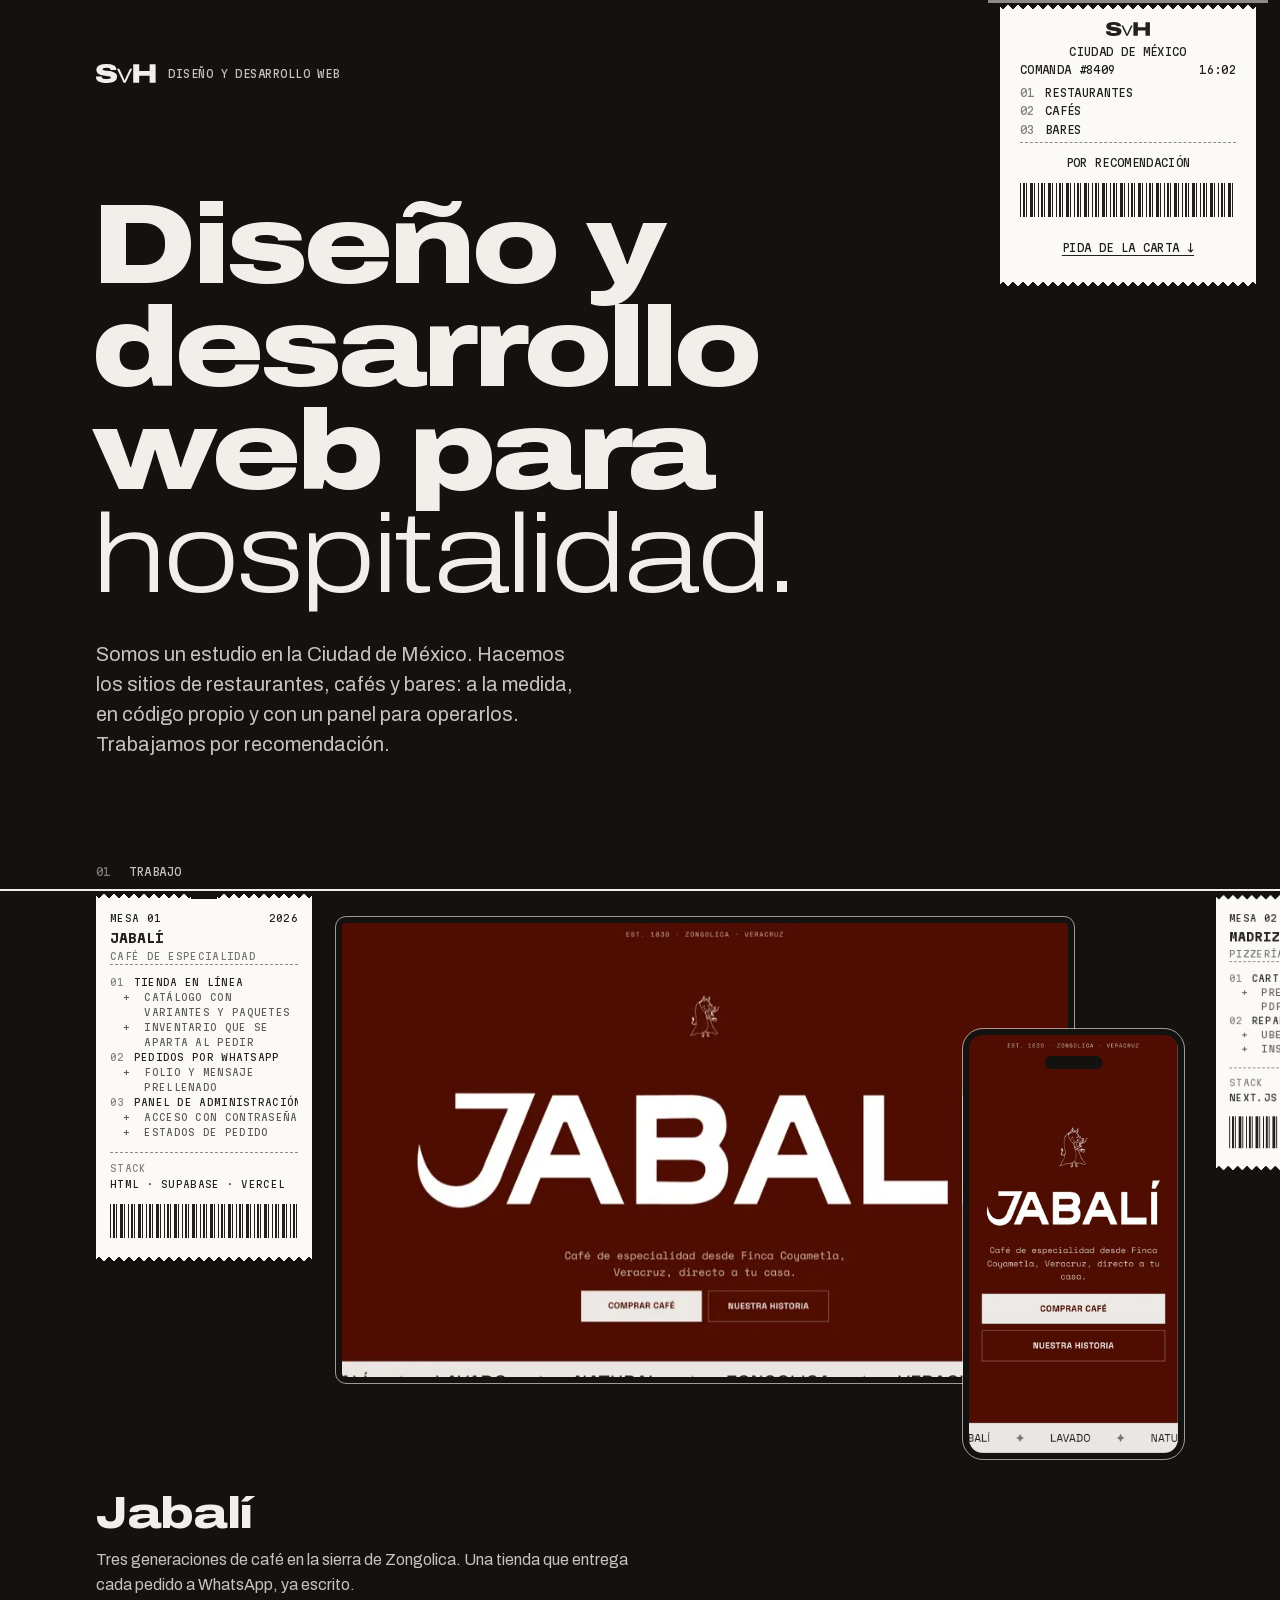
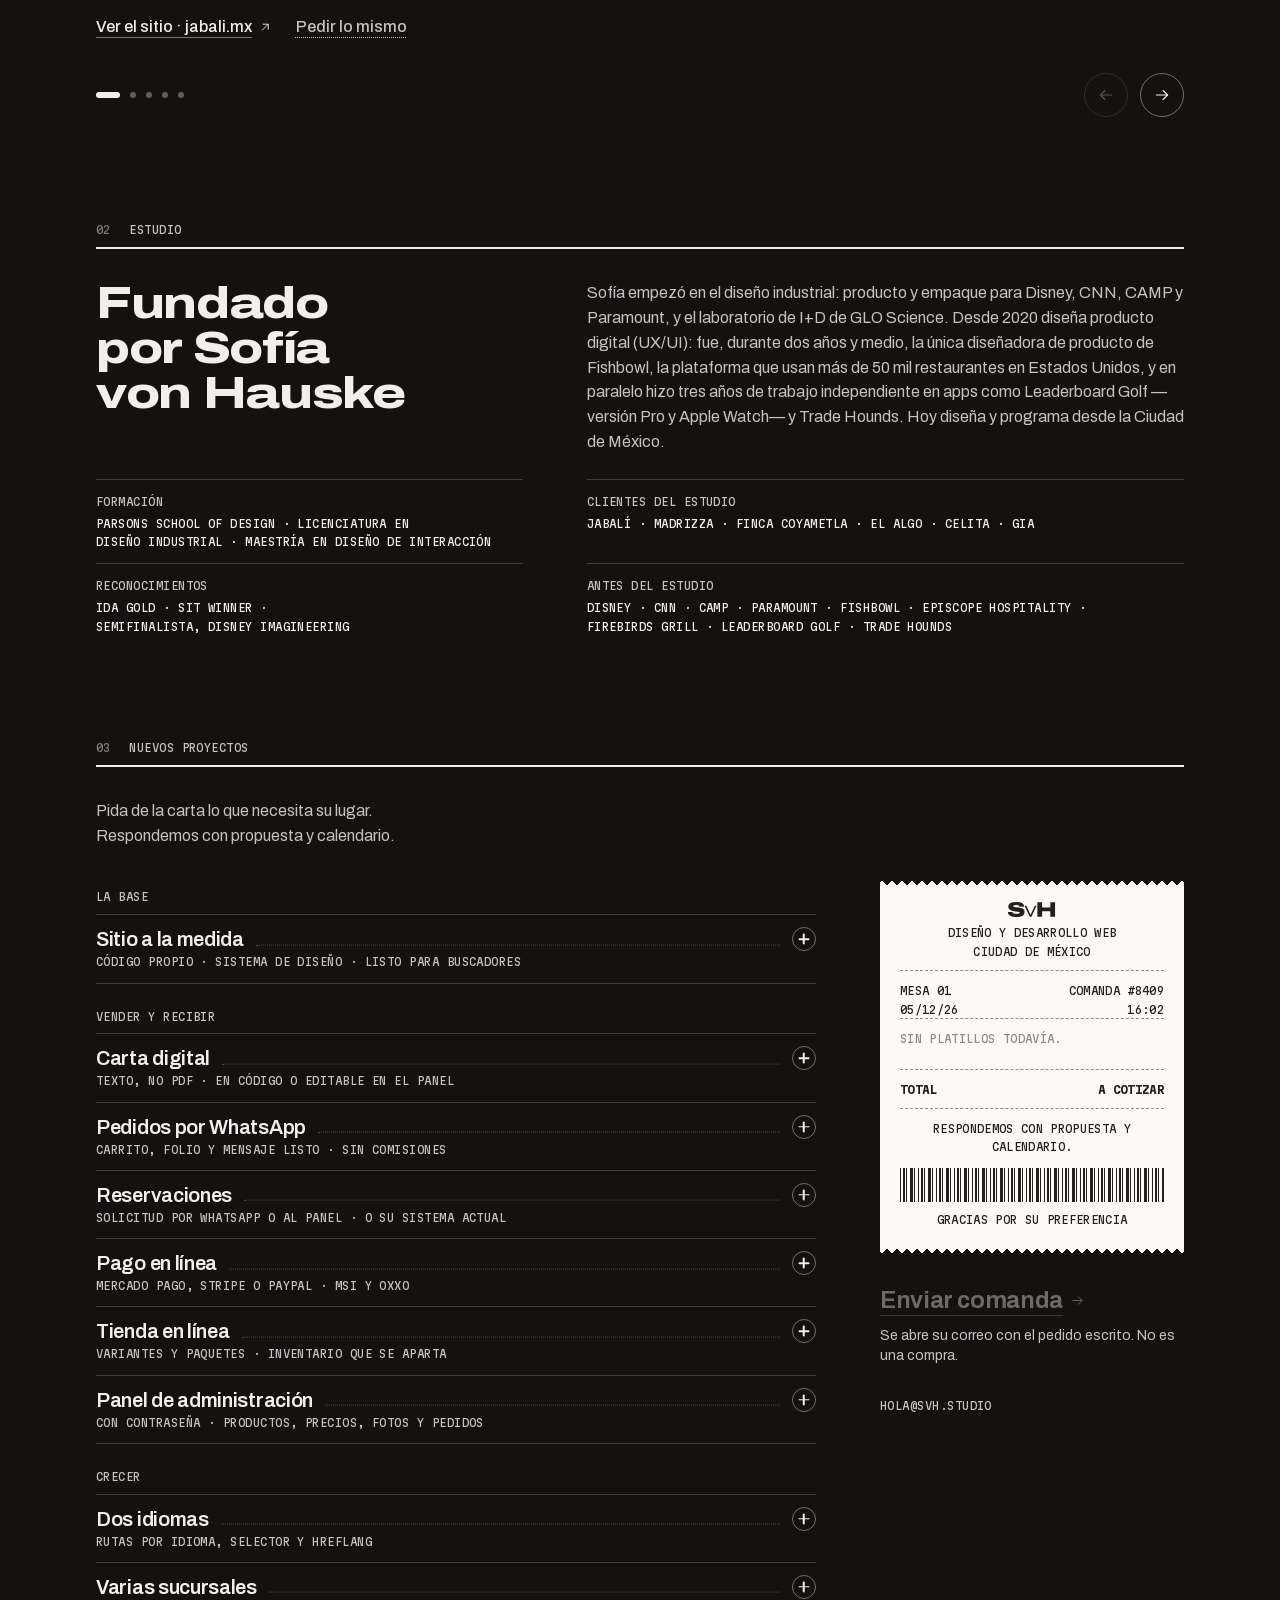
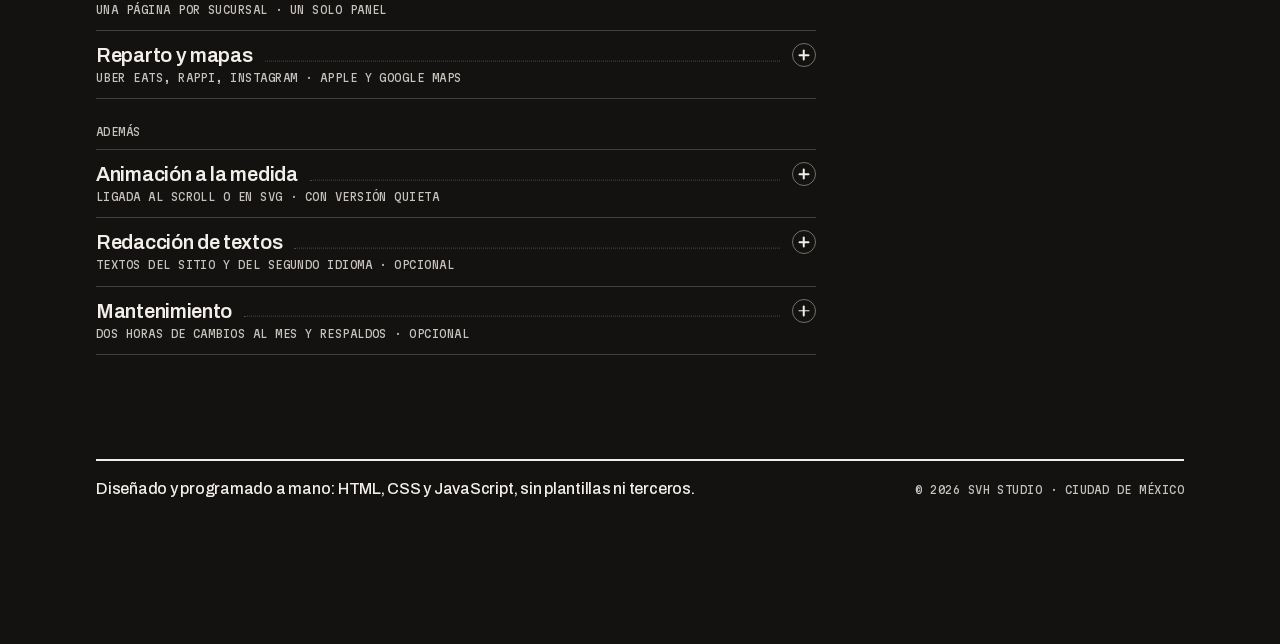
==== commit b79fcd9c: "Estudio: UX/UI desde 2020 como eje del párrafo Co-Authored-By: Claude Opus 5.5 <noreply@anthropic.co" ====
--- a/index.html
+++ b/index.html
@@ -226,8 +226,9 @@
     "@id": "https://svh.studio/#estudio"
    },
    "knowsAbout": [
+    "Diseño UX/UI",
+    "Diseño de producto digital",
     "Diseño industrial",
-    "Diseño de producto",
     "Diseño web para restaurantes",
     "Programas de lealtad",
     "Sistemas de pedidos"
@@ -610,7 +611,7 @@
 
     <div class="row sin-cifra">
       <span class="n">Fundado por Sofía von Hauske</span>
-      <span class="d">Sofía empezó en el diseño industrial: producto y empaque para Disney, CNN, CAMP y Paramount, y el laboratorio de I+D de GLO Science. Después fue, durante dos años y medio, la única diseñadora de producto de Fishbowl, la plataforma que usan más de 50 mil restaurantes en Estados Unidos: lealtad, campañas, perfiles de comensal y dos apps de marca blanca. En paralelo, tres años de trabajo independiente en apps como Leaderboard Golf —versión Pro y Apple Watch— y Trade Hounds. Hoy diseña y programa desde la Ciudad de México.</span>
+      <span class="d">Sofía empezó en el diseño industrial: producto y empaque para Disney, CNN, CAMP y Paramount, y el laboratorio de I+D de GLO Science. Desde 2020 diseña producto digital (UX/UI): fue, durante dos años y medio, la única diseñadora de producto de Fishbowl, la plataforma que usan más de 50 mil restaurantes en Estados Unidos, y en paralelo hizo tres años de trabajo independiente en apps como Leaderboard Golf —versión Pro y Apple Watch— y Trade Hounds. Hoy diseña y programa desde la Ciudad de México.</span>
       <dl class="fichas aval">
         <div>
           <dt>Formación</dt>
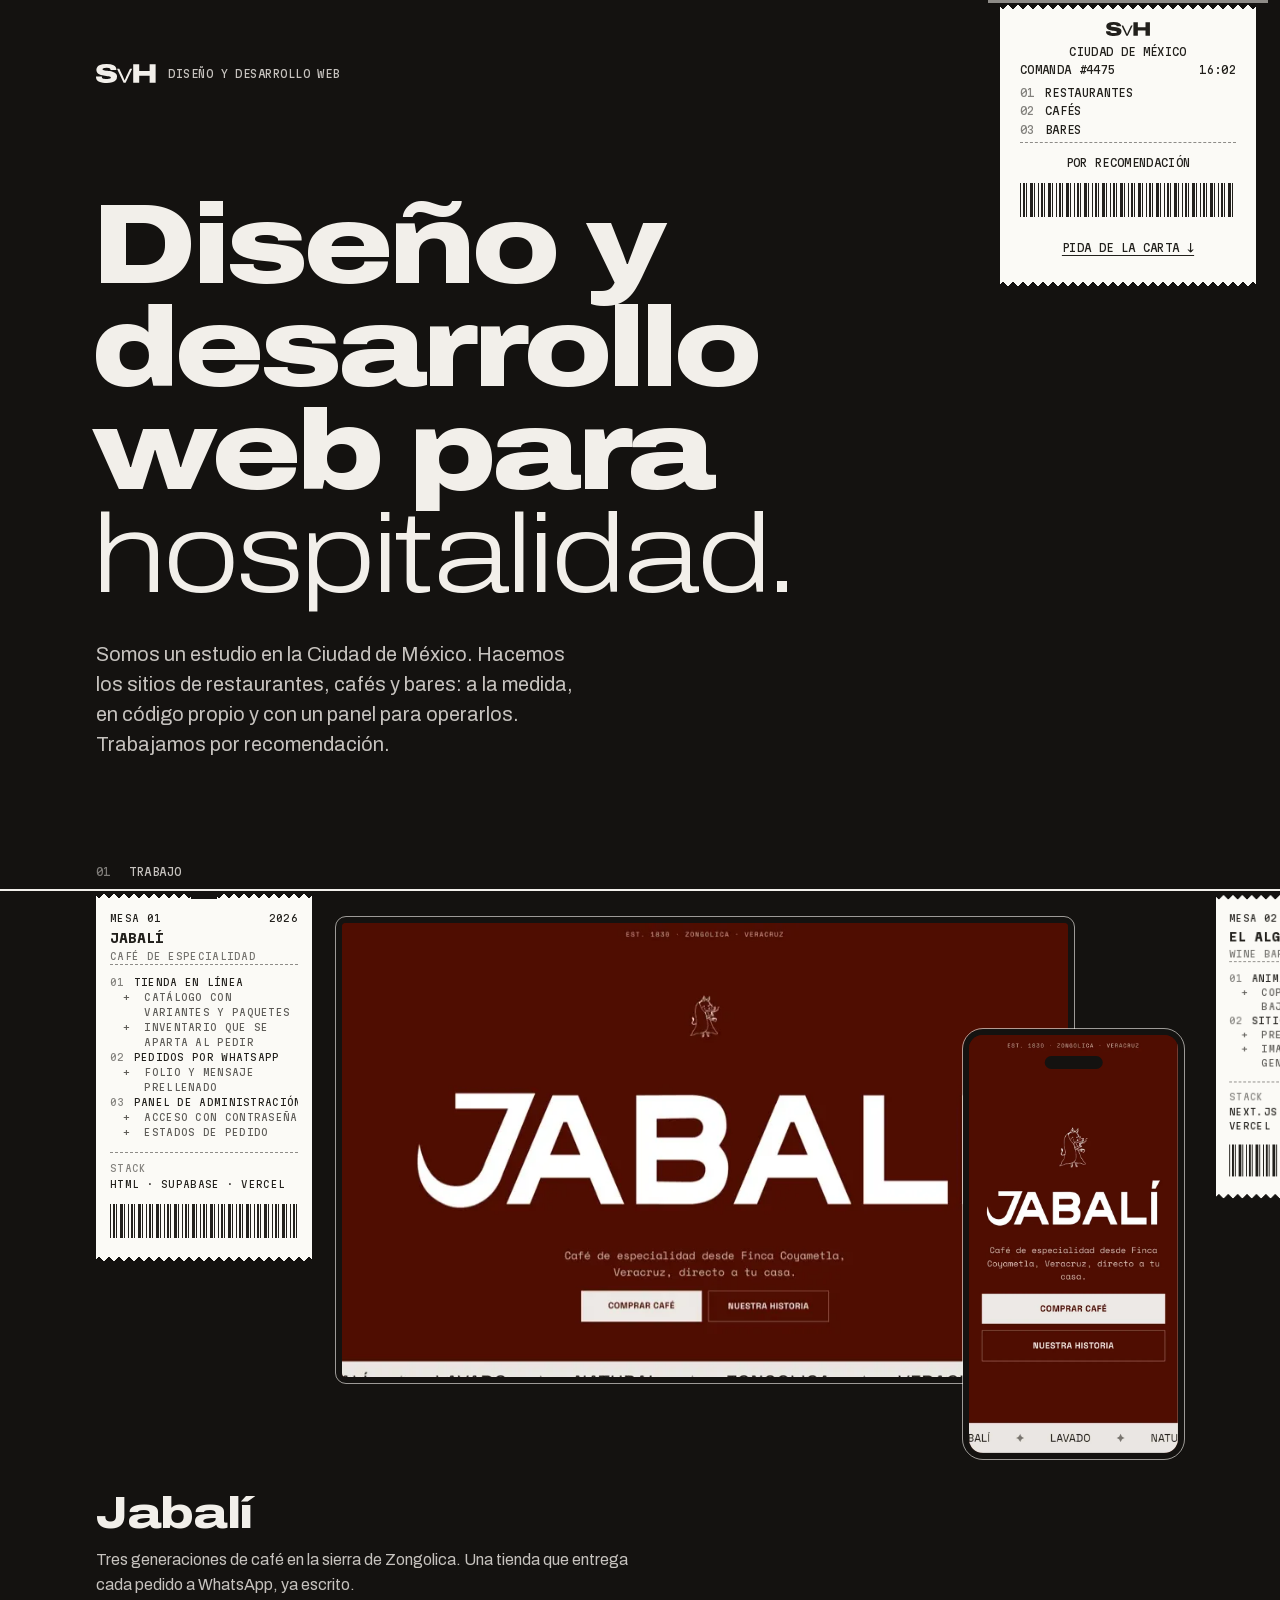
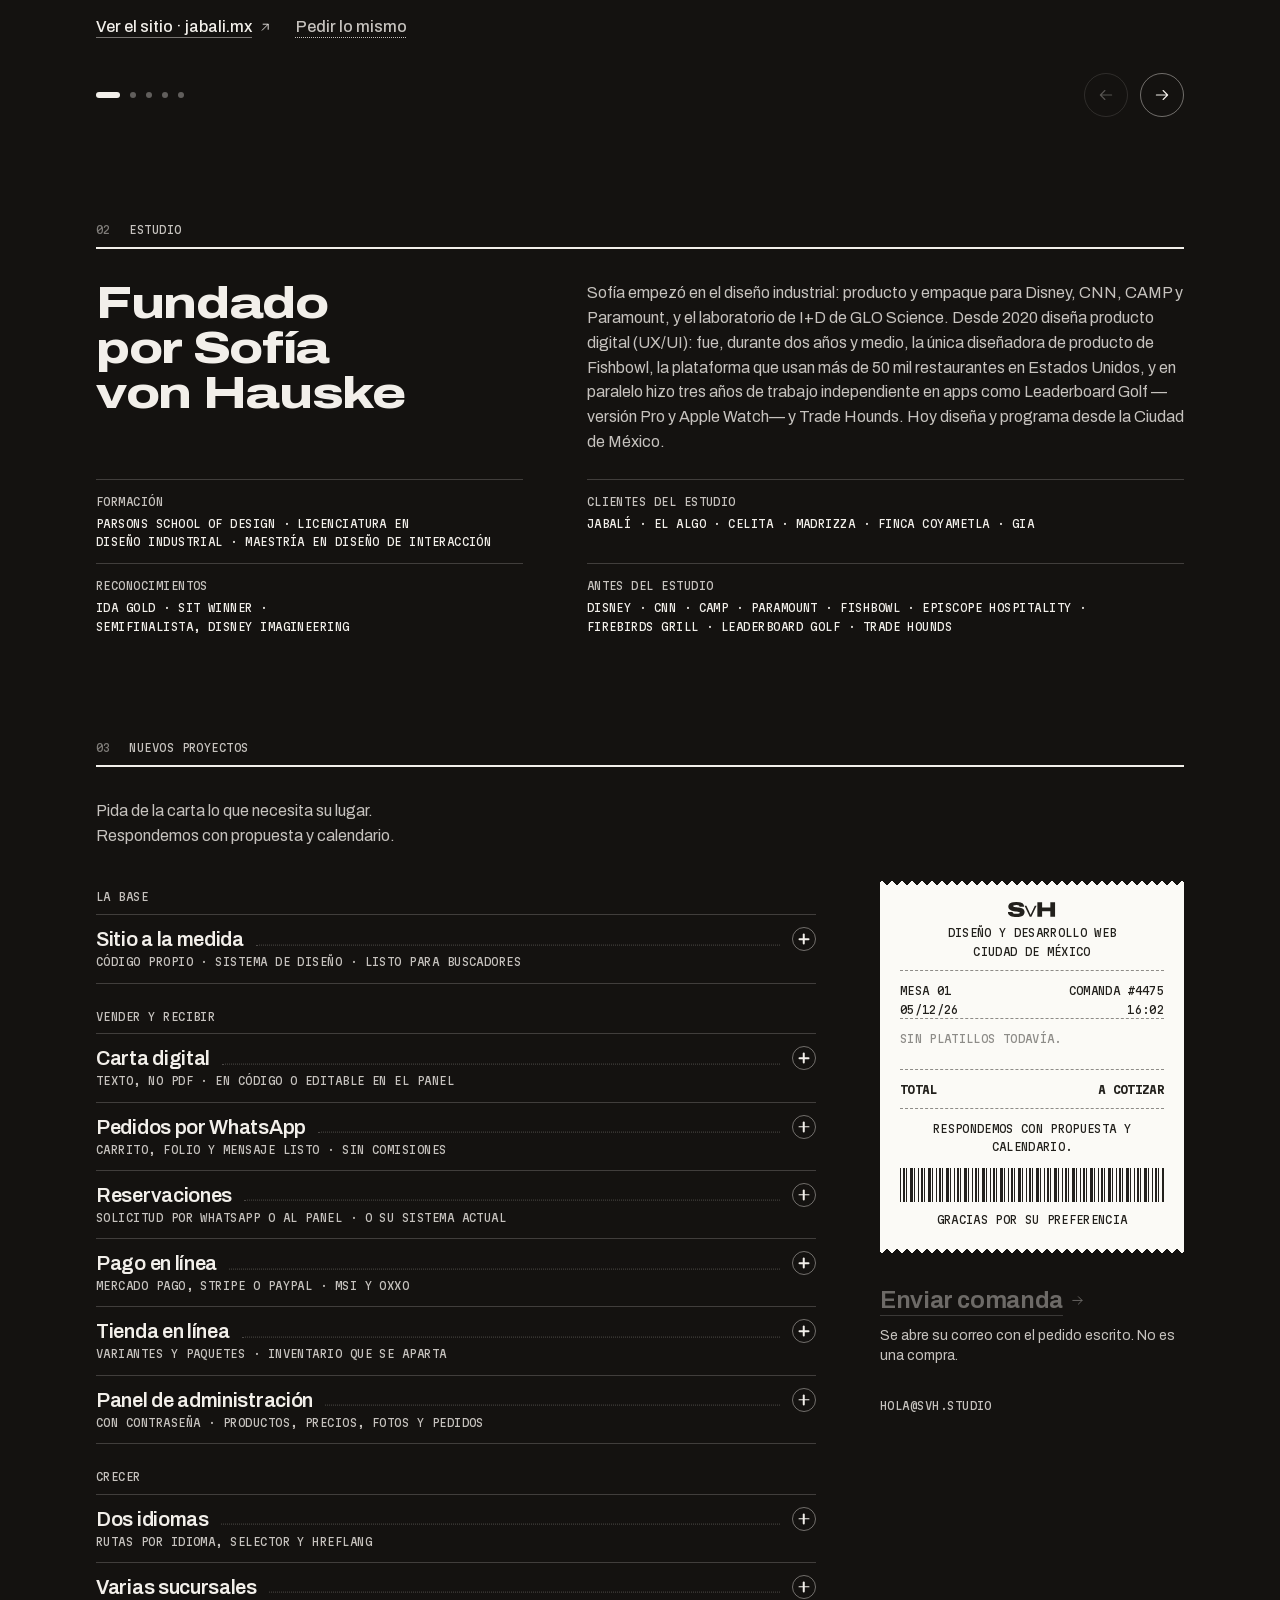
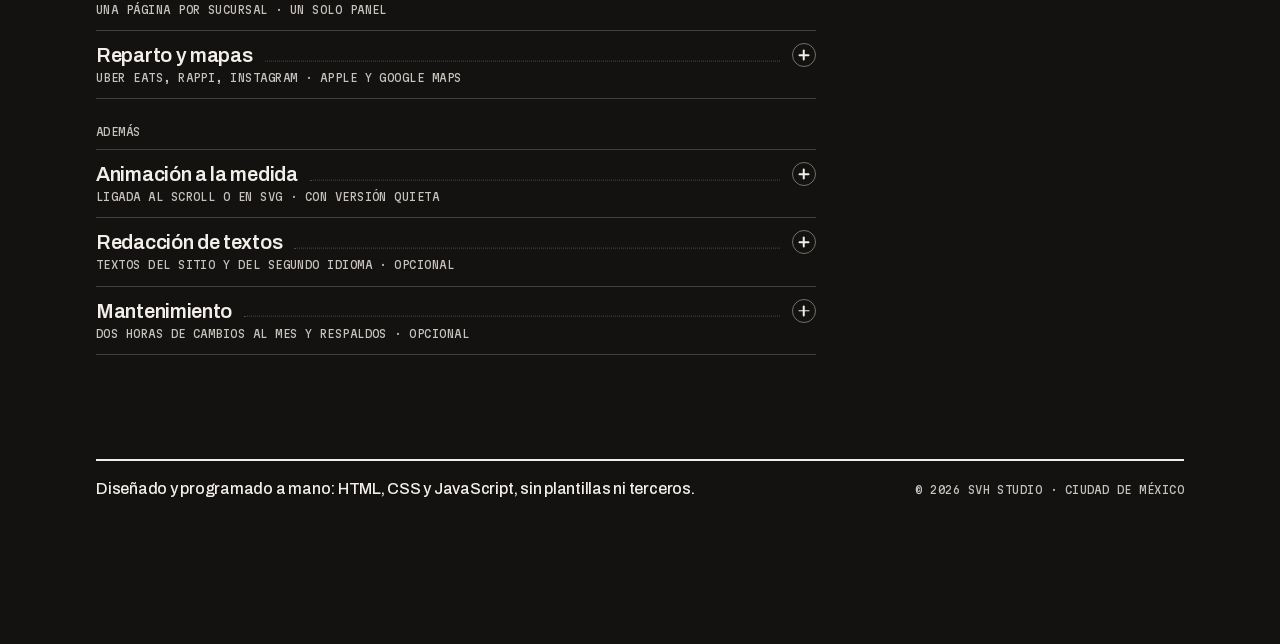
==== commit ec95abb3: "Nuevo orden de Trabajo: Jabalí, El Algo, Celita, Madrizza, Finca Coyametla Mesas, puntos, etiquetas " ====
--- a/index.html
+++ b/index.html
@@ -289,6 +289,55 @@
      "position": 2,
      "item": {
       "@type": "WebSite",
+      "name": "El Algo",
+      "url": "https://www.elalgo.mx",
+      "description": "Wine bar de autoservicio en la Ciudad de México, antes de abrir.",
+      "creator": {
+       "@id": "https://svh.studio/#estudio"
+      },
+      "about": {
+       "@type": "BarOrPub",
+       "name": "El Algo",
+       "description": "Wine bar de autoservicio",
+       "address": {
+        "@type": "PostalAddress",
+        "addressLocality": "Ciudad de México",
+        "addressCountry": "MX"
+       }
+      },
+      "image": "https://svh.studio/images/sitios/elalgo-esc-1600.jpg"
+     }
+    },
+    {
+     "@type": "ListItem",
+     "position": 3,
+     "item": {
+      "@type": "WebSite",
+      "name": "Celita",
+      "url": "https://www.celita.mx",
+      "description": "Café y pan en la Condesa, Ciudad de México.",
+      "creator": {
+       "@id": "https://svh.studio/#estudio"
+      },
+      "about": {
+       "@type": "CafeOrCoffeeShop",
+       "name": "Celita",
+       "address": {
+        "@type": "PostalAddress",
+        "streetAddress": "Pachuca 13",
+        "addressLocality": "Ciudad de México",
+        "addressRegion": "Condesa",
+        "addressCountry": "MX"
+       }
+      },
+      "image": "https://svh.studio/images/sitios/celita-esc-1600.jpg"
+     }
+    },
+    {
+     "@type": "ListItem",
+     "position": 4,
+     "item": {
+      "@type": "WebSite",
       "name": "Madrizza",
       "url": "https://madrizza.vercel.app",
       "description": "Pizzería de barrio en la Ciudad de México.",
@@ -310,7 +359,7 @@
     },
     {
      "@type": "ListItem",
-     "position": 3,
+     "position": 5,
      "item": {
       "@type": "WebSite",
       "name": "Finca Coyametla",
@@ -331,55 +380,6 @@
        }
       },
       "image": "https://svh.studio/images/sitios/coyametla-esc-1600.jpg"
-     }
-    },
-    {
-     "@type": "ListItem",
-     "position": 4,
-     "item": {
-      "@type": "WebSite",
-      "name": "El Algo",
-      "url": "https://www.elalgo.mx",
-      "description": "Wine bar de autoservicio en la Ciudad de México, antes de abrir.",
-      "creator": {
-       "@id": "https://svh.studio/#estudio"
-      },
-      "about": {
-       "@type": "BarOrPub",
-       "name": "El Algo",
-       "description": "Wine bar de autoservicio",
-       "address": {
-        "@type": "PostalAddress",
-        "addressLocality": "Ciudad de México",
-        "addressCountry": "MX"
-       }
-      },
-      "image": "https://svh.studio/images/sitios/elalgo-esc-1600.jpg"
-     }
-    },
-    {
-     "@type": "ListItem",
-     "position": 5,
-     "item": {
-      "@type": "WebSite",
-      "name": "Celita",
-      "url": "https://www.celita.mx",
-      "description": "Café y pan en la Condesa, Ciudad de México.",
-      "creator": {
-       "@id": "https://svh.studio/#estudio"
-      },
-      "about": {
-       "@type": "CafeOrCoffeeShop",
-       "name": "Celita",
-       "address": {
-        "@type": "PostalAddress",
-        "streetAddress": "Pachuca 13",
-        "addressLocality": "Ciudad de México",
-        "addressRegion": "Condesa",
-        "addressCountry": "MX"
-       }
-      },
-      "image": "https://svh.studio/images/sitios/celita-esc-1600.jpg"
      }
     }
    ]
@@ -472,10 +472,68 @@
         <div class="cap-acc"><a class="visita" href="https://www.jabali.mx" target="_blank" rel="noopener">Ver el sitio · jabali.mx<svg class="ico" viewBox="0 0 24 24" aria-hidden="true"><path d="M7 17 17 7M8.5 7H17v8.5"/></svg></a><button type="button" class="pedir" data-pide-de="Tienda en línea|Pedidos por WhatsApp|Panel de administración">Pedir lo mismo</button></div>
       </div>
     </li>
-    <li class="lamina" style="--lugar:#2A5280;--d:1;--ad:1" aria-roledescription="sitio" aria-label="2 de 5: Madrizza">
+    <li class="lamina" style="--lugar:#27120D;--d:1;--ad:1" aria-roledescription="sitio" aria-label="2 de 5: El Algo">
       <div class="colgante" aria-hidden="true">
         <div class="ticket ticket-p">
           <span class="t-fila"><span>Mesa 02</span><span>2026</span></span>
+          <b class="tp-n">El Algo</b>
+          <span class="tp-t">Wine bar</span>
+          <ol class="t-lineas tp-lineas"><li>Animación a la medida</li><li class="mod">copa que se llena al bajar</li><li>Sitio a la medida</li><li class="mod">preapertura</li><li class="mod">imagen para compartir generada</li></ol>
+          <span class="t-fila tp-stack"><span>Stack</span><span>Next.js · Tailwind · Vercel</span></span>
+          <i class="t-barras tp-barras"></i>
+        </div>
+      </div>
+      <div class="comp">
+        <picture class="esc">
+          <source type="image/webp" srcset="/images/sitios/elalgo-esc-900.webp 900w, /images/sitios/elalgo-esc-1600.webp 1600w" sizes="(min-width: 920px) 44rem, 76vw">
+          <img width="1600" height="1000" src="/images/sitios/elalgo-esc-900.jpg" srcset="/images/sitios/elalgo-esc-900.jpg 900w, /images/sitios/elalgo-esc-1600.jpg 1600w" sizes="(min-width: 920px) 44rem, 76vw" loading="eager" decoding="async" alt="Sitio web de El Algo, wine bar en la Ciudad de México, en escritorio">
+        </picture>
+        <picture class="mov">
+          <source type="image/webp" srcset="/images/sitios/elalgo-mov-600.webp 600w, /images/sitios/elalgo-mov-900.webp 900w" sizes="(min-width: 920px) 13rem, 22vw">
+          <img width="600" height="1200" src="/images/sitios/elalgo-mov-600.jpg" srcset="/images/sitios/elalgo-mov-600.jpg 600w, /images/sitios/elalgo-mov-900.jpg 900w" sizes="(min-width: 920px) 13rem, 22vw" loading="eager" decoding="async" alt="Sitio web de El Algo, wine bar en la Ciudad de México, en celular">
+        </picture>
+      </div>
+      <div class="cap">
+        <h3 class="n">El Algo</h3>
+        <p class="ctx">Un wine bar donde cada quien elige su botella y se sirve. El sitio lo explica antes de abrir, sobre la identidad de IS&nbsp;A&nbsp;JAR.</p>
+        <p class="meta">Animación a la medida · Sitio a la medida</p>
+        <p class="meta stack">Next.js · Tailwind · Vercel</p>
+        <div class="cap-acc"><a class="visita" href="https://www.elalgo.mx" target="_blank" rel="noopener">Ver el sitio · elalgo.mx<svg class="ico" viewBox="0 0 24 24" aria-hidden="true"><path d="M7 17 17 7M8.5 7H17v8.5"/></svg></a><button type="button" class="pedir" data-pide-de="Animación a la medida|Sitio a la medida">Pedir lo mismo</button></div>
+      </div>
+    </li>
+    <li class="lamina" style="--lugar:#896545;--fondo:#7A5A3D;--d:2;--ad:1" aria-roledescription="sitio" aria-label="3 de 5: Celita">
+      <div class="colgante" aria-hidden="true">
+        <div class="ticket ticket-p">
+          <span class="t-fila"><span>Mesa 03</span><span>2026</span></span>
+          <b class="tp-n">Celita</b>
+          <span class="tp-t">Café y pan</span>
+          <ol class="t-lineas tp-lineas"><li>Carta digital</li><li class="mod">precios como la impresa</li><li>Animación a la medida</li><li class="mod">taza en SVG que se sirve</li><li>Reparto y mapas</li><li class="mod">cómo llegar en Apple y Google Maps</li></ol>
+          <span class="t-fila tp-stack"><span>Stack</span><span>HTML · CSS · JS · Vercel</span></span>
+          <i class="t-barras tp-barras"></i>
+        </div>
+      </div>
+      <div class="comp">
+        <picture class="esc">
+          <source type="image/webp" srcset="/images/sitios/celita-esc-900.webp 900w, /images/sitios/celita-esc-1600.webp 1600w" sizes="(min-width: 920px) 44rem, 76vw">
+          <img width="1600" height="1000" src="/images/sitios/celita-esc-900.jpg" srcset="/images/sitios/celita-esc-900.jpg 900w, /images/sitios/celita-esc-1600.jpg 1600w" sizes="(min-width: 920px) 44rem, 76vw" loading="lazy" decoding="async" alt="Sitio web de Celita, café y pan en la Condesa, en escritorio">
+        </picture>
+        <picture class="mov">
+          <source type="image/webp" srcset="/images/sitios/celita-mov-600.webp 600w, /images/sitios/celita-mov-900.webp 900w" sizes="(min-width: 920px) 13rem, 22vw">
+          <img width="600" height="1200" src="/images/sitios/celita-mov-600.jpg" srcset="/images/sitios/celita-mov-600.jpg 600w, /images/sitios/celita-mov-900.jpg 900w" sizes="(min-width: 920px) 13rem, 22vw" loading="lazy" decoding="async" alt="Sitio web de Celita, café y pan en la Condesa, en celular">
+        </picture>
+      </div>
+      <div class="cap">
+        <h3 class="n">Celita</h3>
+        <p class="ctx">Café y pan en la Condesa. Carta, horario y cómo llegar en una sola página, sobre la identidad de Acuña&nbsp;Studio.</p>
+        <p class="meta">Carta digital · Animación a la medida · Reparto y mapas</p>
+        <p class="meta stack">HTML · CSS · JS · Vercel</p>
+        <div class="cap-acc"><a class="visita" href="https://www.celita.mx" target="_blank" rel="noopener">Ver el sitio · celita.mx<svg class="ico" viewBox="0 0 24 24" aria-hidden="true"><path d="M7 17 17 7M8.5 7H17v8.5"/></svg></a><button type="button" class="pedir" data-pide-de="Carta digital|Animación a la medida|Reparto y mapas">Pedir lo mismo</button></div>
+      </div>
+    </li>
+    <li class="lamina" style="--lugar:#2A5280;--d:3;--ad:1" aria-roledescription="sitio" aria-label="4 de 5: Madrizza">
+      <div class="colgante" aria-hidden="true">
+        <div class="ticket ticket-p">
+          <span class="t-fila"><span>Mesa 04</span><span>2026</span></span>
           <b class="tp-n">Madrizza</b>
           <span class="tp-t">Pizzería de barrio</span>
           <ol class="t-lineas tp-lineas"><li>Carta digital</li><li class="mod">precios en texto, no PDF</li><li>Reparto y mapas</li><li class="mod">Uber Eats y Rappi</li><li class="mod">Instagram</li></ol>
@@ -486,11 +544,11 @@
       <div class="comp">
         <picture class="esc">
           <source type="image/webp" srcset="/images/sitios/madrizza-esc-900.webp 900w, /images/sitios/madrizza-esc-1600.webp 1600w" sizes="(min-width: 920px) 44rem, 76vw">
-          <img width="1600" height="1000" src="/images/sitios/madrizza-esc-900.jpg" srcset="/images/sitios/madrizza-esc-900.jpg 900w, /images/sitios/madrizza-esc-1600.jpg 1600w" sizes="(min-width: 920px) 44rem, 76vw" loading="eager" decoding="async" alt="Sitio web de Madrizza, pizzería de barrio, en escritorio">
+          <img width="1600" height="1000" src="/images/sitios/madrizza-esc-900.jpg" srcset="/images/sitios/madrizza-esc-900.jpg 900w, /images/sitios/madrizza-esc-1600.jpg 1600w" sizes="(min-width: 920px) 44rem, 76vw" loading="lazy" decoding="async" alt="Sitio web de Madrizza, pizzería de barrio, en escritorio">
         </picture>
         <picture class="mov">
           <source type="image/webp" srcset="/images/sitios/madrizza-mov-600.webp 600w, /images/sitios/madrizza-mov-900.webp 900w" sizes="(min-width: 920px) 13rem, 22vw">
-          <img width="600" height="1200" src="/images/sitios/madrizza-mov-600.jpg" srcset="/images/sitios/madrizza-mov-600.jpg 600w, /images/sitios/madrizza-mov-900.jpg 900w" sizes="(min-width: 920px) 13rem, 22vw" loading="eager" decoding="async" alt="Sitio web de Madrizza, pizzería de barrio, en celular">
+          <img width="600" height="1200" src="/images/sitios/madrizza-mov-600.jpg" srcset="/images/sitios/madrizza-mov-600.jpg 600w, /images/sitios/madrizza-mov-900.jpg 900w" sizes="(min-width: 920px) 13rem, 22vw" loading="lazy" decoding="async" alt="Sitio web de Madrizza, pizzería de barrio, en celular">
         </picture>
       </div>
       <div class="cap">
@@ -501,10 +559,10 @@
         <div class="cap-acc"><a class="visita" href="https://madrizza.vercel.app" target="_blank" rel="noopener">Ver el sitio<svg class="ico" viewBox="0 0 24 24" aria-hidden="true"><path d="M7 17 17 7M8.5 7H17v8.5"/></svg></a><button type="button" class="pedir" data-pide-de="Carta digital|Reparto y mapas">Pedir lo mismo</button></div>
       </div>
     </li>
-    <li class="lamina" style="--lugar:#57573C;--d:2;--ad:1" aria-roledescription="sitio" aria-label="3 de 5: Finca Coyametla">
+    <li class="lamina" style="--lugar:#57573C;--d:4;--ad:1" aria-roledescription="sitio" aria-label="5 de 5: Finca Coyametla">
       <div class="colgante" aria-hidden="true">
         <div class="ticket ticket-p">
-          <span class="t-fila"><span>Mesa 03</span><span>2026</span></span>
+          <span class="t-fila"><span>Mesa 05</span><span>2026</span></span>
           <b class="tp-n">Finca Coyametla</b>
           <span class="tp-t">Finca de café</span>
           <ol class="t-lineas tp-lineas"><li>Dos idiomas</li><li class="mod">rutas /es y /en</li><li class="mod">escrito para cada mercado</li><li>Sitio a la medida</li><li class="mod">historia por capítulos</li><li class="mod">galería</li></ol>
@@ -530,73 +588,15 @@
         <div class="cap-acc"><a class="visita" href="https://finca-coyametla.vercel.app/es" target="_blank" rel="noopener">Ver el sitio<svg class="ico" viewBox="0 0 24 24" aria-hidden="true"><path d="M7 17 17 7M8.5 7H17v8.5"/></svg></a><button type="button" class="pedir" data-pide-de="Dos idiomas|Sitio a la medida">Pedir lo mismo</button></div>
       </div>
     </li>
-    <li class="lamina" style="--lugar:#27120D;--d:3;--ad:1" aria-roledescription="sitio" aria-label="4 de 5: El Algo">
-      <div class="colgante" aria-hidden="true">
-        <div class="ticket ticket-p">
-          <span class="t-fila"><span>Mesa 04</span><span>2026</span></span>
-          <b class="tp-n">El Algo</b>
-          <span class="tp-t">Wine bar</span>
-          <ol class="t-lineas tp-lineas"><li>Animación a la medida</li><li class="mod">copa que se llena al bajar</li><li>Sitio a la medida</li><li class="mod">preapertura</li><li class="mod">imagen para compartir generada</li></ol>
-          <span class="t-fila tp-stack"><span>Stack</span><span>Next.js · Tailwind · Vercel</span></span>
-          <i class="t-barras tp-barras"></i>
-        </div>
-      </div>
-      <div class="comp">
-        <picture class="esc">
-          <source type="image/webp" srcset="/images/sitios/elalgo-esc-900.webp 900w, /images/sitios/elalgo-esc-1600.webp 1600w" sizes="(min-width: 920px) 44rem, 76vw">
-          <img width="1600" height="1000" src="/images/sitios/elalgo-esc-900.jpg" srcset="/images/sitios/elalgo-esc-900.jpg 900w, /images/sitios/elalgo-esc-1600.jpg 1600w" sizes="(min-width: 920px) 44rem, 76vw" loading="lazy" decoding="async" alt="Sitio web de El Algo, wine bar en la Ciudad de México, en escritorio">
-        </picture>
-        <picture class="mov">
-          <source type="image/webp" srcset="/images/sitios/elalgo-mov-600.webp 600w, /images/sitios/elalgo-mov-900.webp 900w" sizes="(min-width: 920px) 13rem, 22vw">
-          <img width="600" height="1200" src="/images/sitios/elalgo-mov-600.jpg" srcset="/images/sitios/elalgo-mov-600.jpg 600w, /images/sitios/elalgo-mov-900.jpg 900w" sizes="(min-width: 920px) 13rem, 22vw" loading="lazy" decoding="async" alt="Sitio web de El Algo, wine bar en la Ciudad de México, en celular">
-        </picture>
-      </div>
-      <div class="cap">
-        <h3 class="n">El Algo</h3>
-        <p class="ctx">Un wine bar donde cada quien elige su botella y se sirve. El sitio lo explica antes de abrir, sobre la identidad de IS&nbsp;A&nbsp;JAR.</p>
-        <p class="meta">Animación a la medida · Sitio a la medida</p>
-        <p class="meta stack">Next.js · Tailwind · Vercel</p>
-        <div class="cap-acc"><a class="visita" href="https://www.elalgo.mx" target="_blank" rel="noopener">Ver el sitio · elalgo.mx<svg class="ico" viewBox="0 0 24 24" aria-hidden="true"><path d="M7 17 17 7M8.5 7H17v8.5"/></svg></a><button type="button" class="pedir" data-pide-de="Animación a la medida|Sitio a la medida">Pedir lo mismo</button></div>
-      </div>
-    </li>
-    <li class="lamina" style="--lugar:#896545;--fondo:#7A5A3D;--d:4;--ad:1" aria-roledescription="sitio" aria-label="5 de 5: Celita">
-      <div class="colgante" aria-hidden="true">
-        <div class="ticket ticket-p">
-          <span class="t-fila"><span>Mesa 05</span><span>2026</span></span>
-          <b class="tp-n">Celita</b>
-          <span class="tp-t">Café y pan</span>
-          <ol class="t-lineas tp-lineas"><li>Carta digital</li><li class="mod">precios como la impresa</li><li>Animación a la medida</li><li class="mod">taza en SVG que se sirve</li><li>Reparto y mapas</li><li class="mod">cómo llegar en Apple y Google Maps</li></ol>
-          <span class="t-fila tp-stack"><span>Stack</span><span>HTML · CSS · JS · Vercel</span></span>
-          <i class="t-barras tp-barras"></i>
-        </div>
-      </div>
-      <div class="comp">
-        <picture class="esc">
-          <source type="image/webp" srcset="/images/sitios/celita-esc-900.webp 900w, /images/sitios/celita-esc-1600.webp 1600w" sizes="(min-width: 920px) 44rem, 76vw">
-          <img width="1600" height="1000" src="/images/sitios/celita-esc-900.jpg" srcset="/images/sitios/celita-esc-900.jpg 900w, /images/sitios/celita-esc-1600.jpg 1600w" sizes="(min-width: 920px) 44rem, 76vw" loading="lazy" decoding="async" alt="Sitio web de Celita, café y pan en la Condesa, en escritorio">
-        </picture>
-        <picture class="mov">
-          <source type="image/webp" srcset="/images/sitios/celita-mov-600.webp 600w, /images/sitios/celita-mov-900.webp 900w" sizes="(min-width: 920px) 13rem, 22vw">
-          <img width="600" height="1200" src="/images/sitios/celita-mov-600.jpg" srcset="/images/sitios/celita-mov-600.jpg 600w, /images/sitios/celita-mov-900.jpg 900w" sizes="(min-width: 920px) 13rem, 22vw" loading="lazy" decoding="async" alt="Sitio web de Celita, café y pan en la Condesa, en celular">
-        </picture>
-      </div>
-      <div class="cap">
-        <h3 class="n">Celita</h3>
-        <p class="ctx">Café y pan en la Condesa. Carta, horario y cómo llegar en una sola página, sobre la identidad de Acuña&nbsp;Studio.</p>
-        <p class="meta">Carta digital · Animación a la medida · Reparto y mapas</p>
-        <p class="meta stack">HTML · CSS · JS · Vercel</p>
-        <div class="cap-acc"><a class="visita" href="https://www.celita.mx" target="_blank" rel="noopener">Ver el sitio · celita.mx<svg class="ico" viewBox="0 0 24 24" aria-hidden="true"><path d="M7 17 17 7M8.5 7H17v8.5"/></svg></a><button type="button" class="pedir" data-pide-de="Carta digital|Animación a la medida|Reparto y mapas">Pedir lo mismo</button></div>
-      </div>
-    </li>
     </ol>
 
     <div class="mando">
       <div class="puntos">
         <button type="button" class="punto" data-ir="0" aria-label="Ver Jabalí" style="--p:1" aria-current="true"></button>
-        <button type="button" class="punto" data-ir="1" aria-label="Ver Madrizza"></button>
-        <button type="button" class="punto" data-ir="2" aria-label="Ver Finca Coyametla"></button>
-        <button type="button" class="punto" data-ir="3" aria-label="Ver El Algo"></button>
-        <button type="button" class="punto" data-ir="4" aria-label="Ver Celita"></button>
+        <button type="button" class="punto" data-ir="1" aria-label="Ver El Algo"></button>
+        <button type="button" class="punto" data-ir="2" aria-label="Ver Celita"></button>
+        <button type="button" class="punto" data-ir="3" aria-label="Ver Madrizza"></button>
+        <button type="button" class="punto" data-ir="4" aria-label="Ver Finca Coyametla"></button>
       </div>
       <div class="flechas">
         <button type="button" class="flecha" data-paso="-1" aria-label="Sitio anterior" disabled><svg class="ico" viewBox="0 0 24 24" aria-hidden="true"><path d="M19.5 12h-15M10.5 6l-6 6 6 6"/></svg></button>
@@ -625,7 +625,7 @@
       <dl class="fichas clientes">
         <div>
           <dt>Clientes del estudio</dt>
-          <dd>Jabalí&nbsp;· Madrizza&nbsp;· Finca&nbsp;Coyametla&nbsp;· El&nbsp;Algo&nbsp;· Celita&nbsp;· Gia</dd>
+          <dd>Jabalí&nbsp;· El&nbsp;Algo&nbsp;· Celita&nbsp;· Madrizza&nbsp;· Finca&nbsp;Coyametla&nbsp;· Gia</dd>
         </div>
         <div>
           <dt>Antes del estudio</dt>
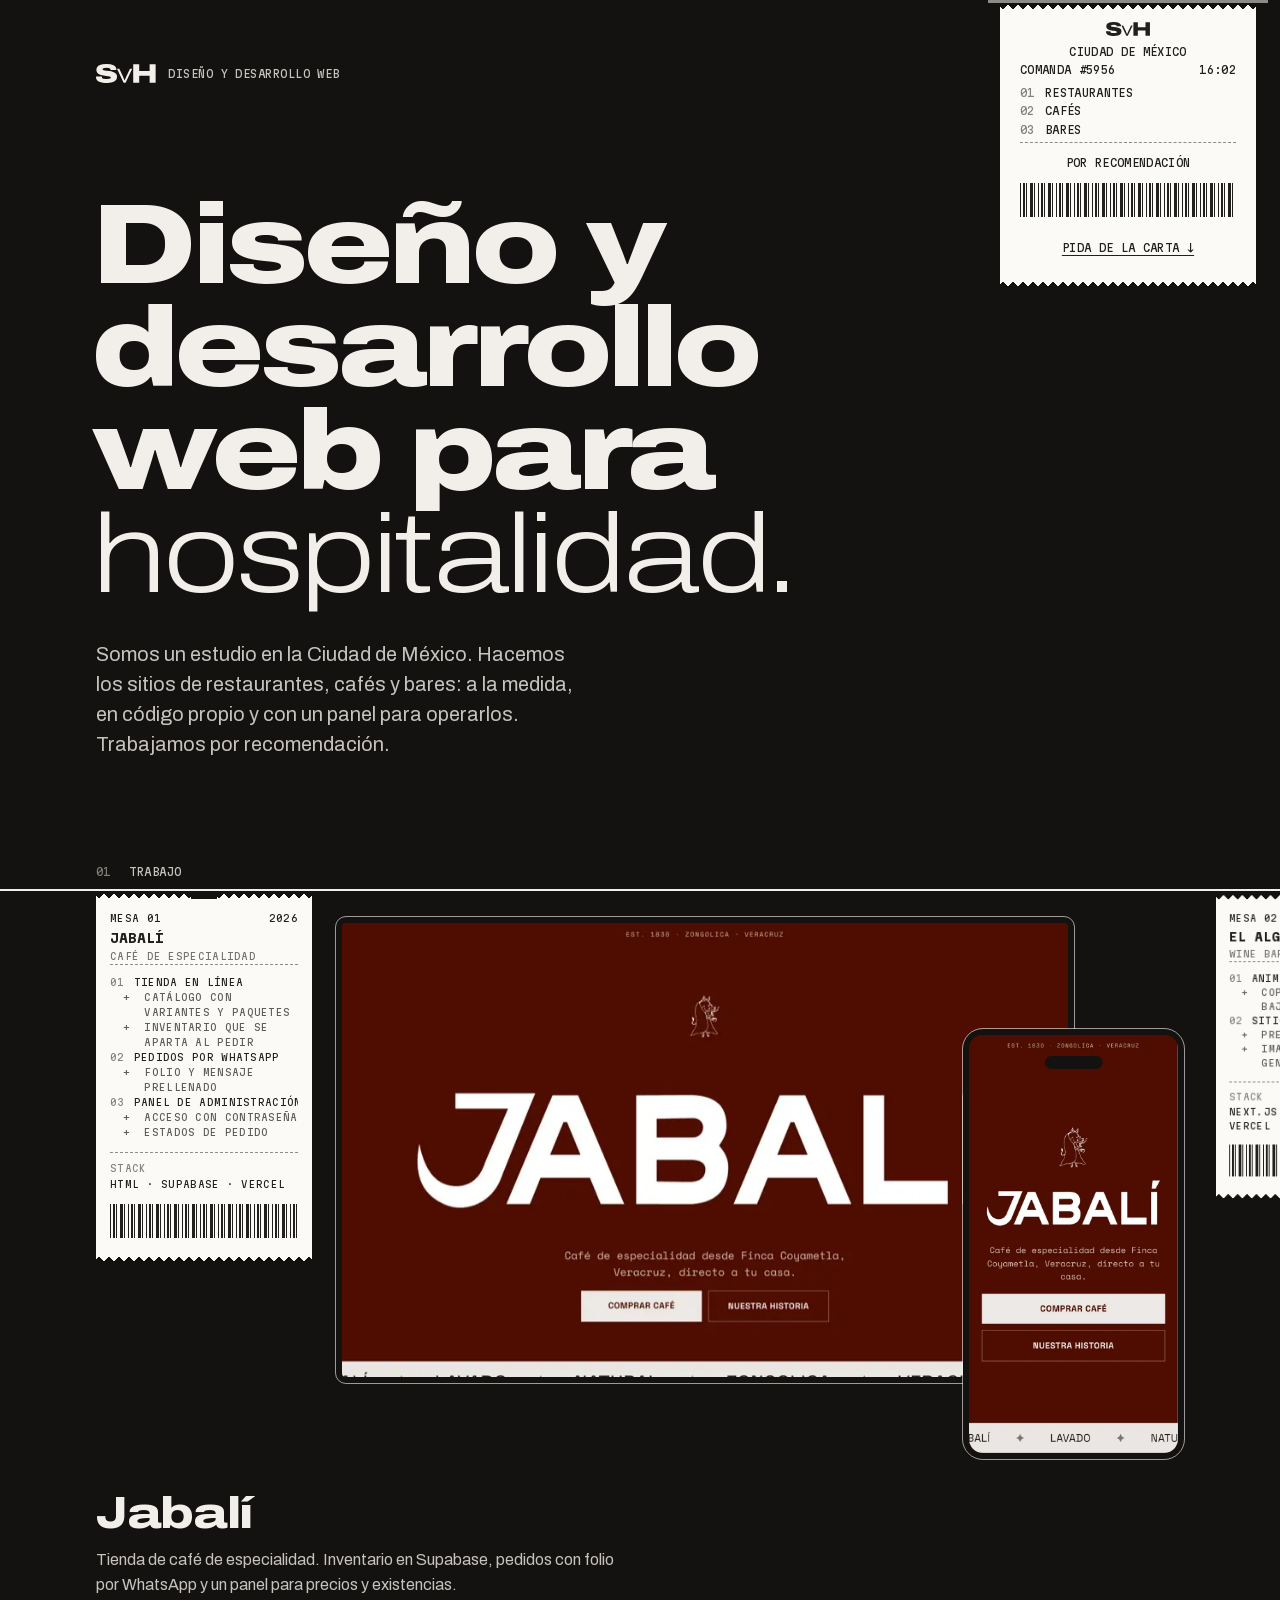
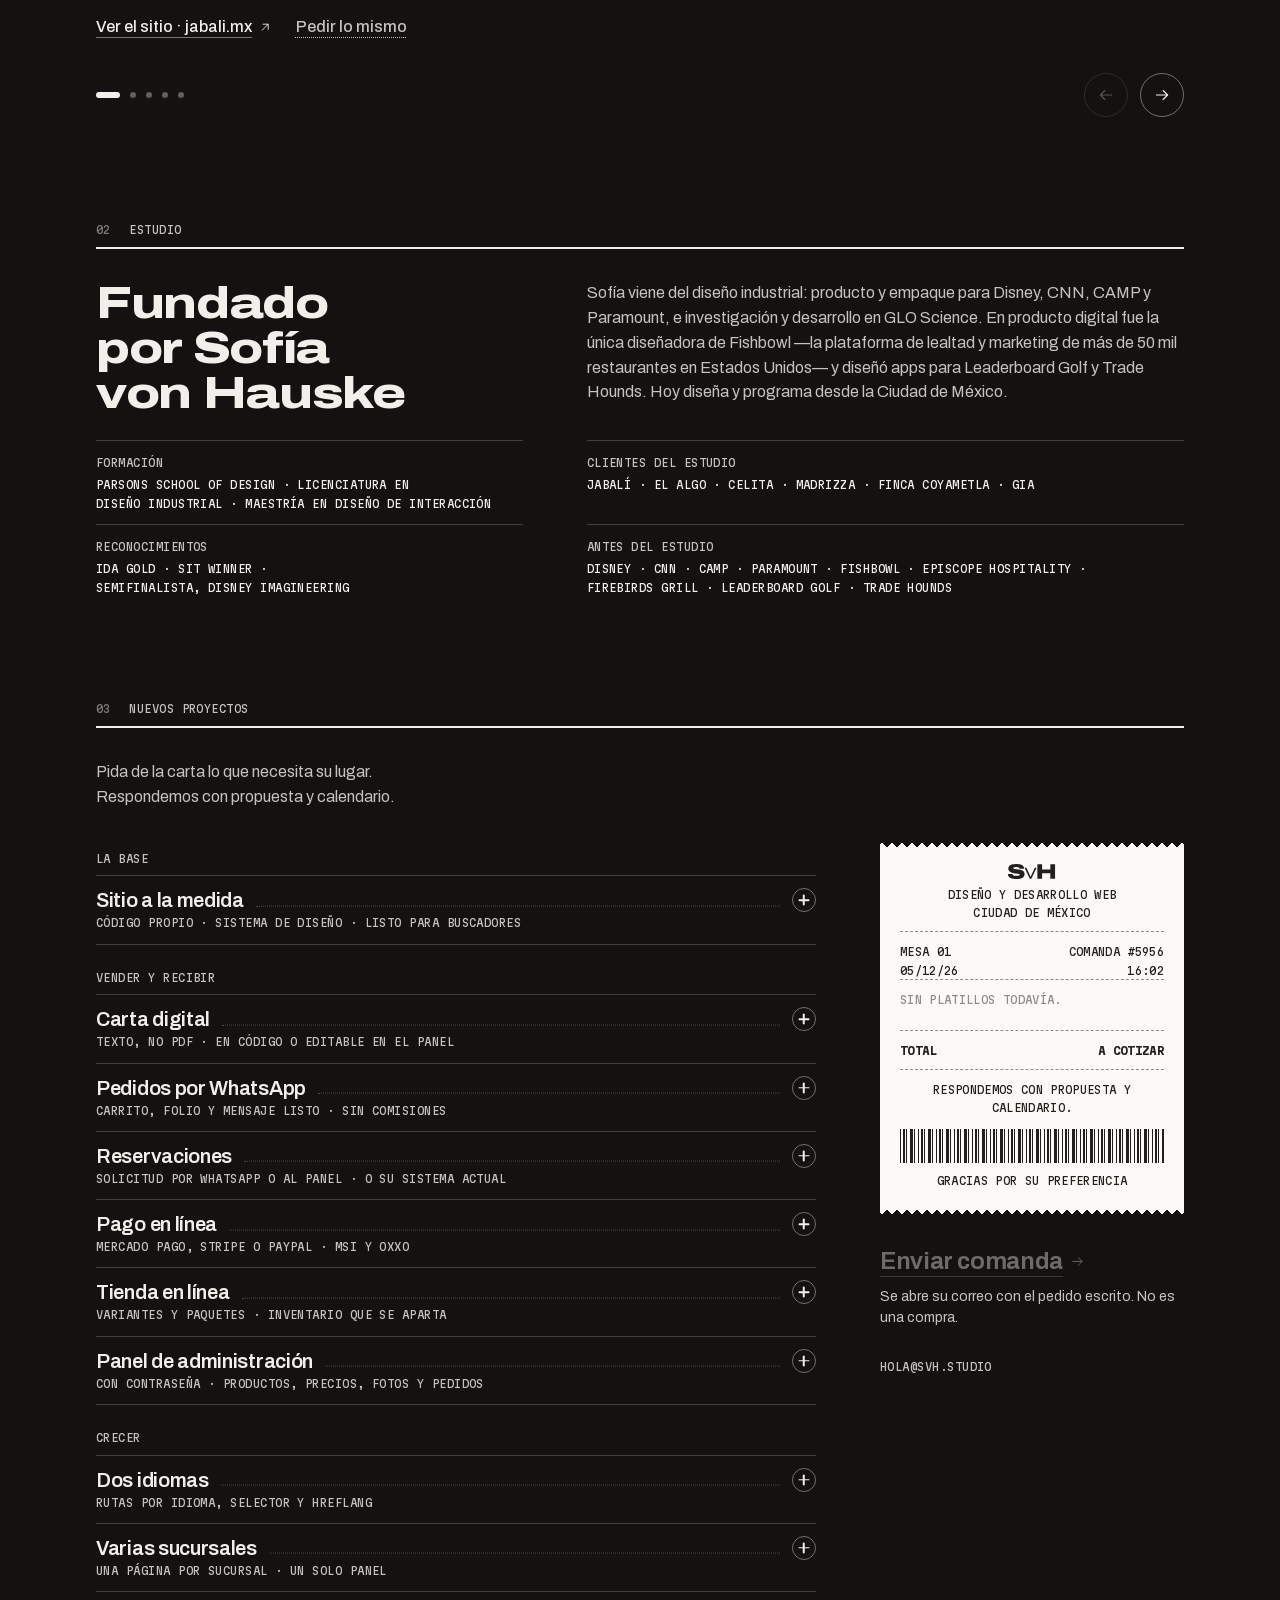
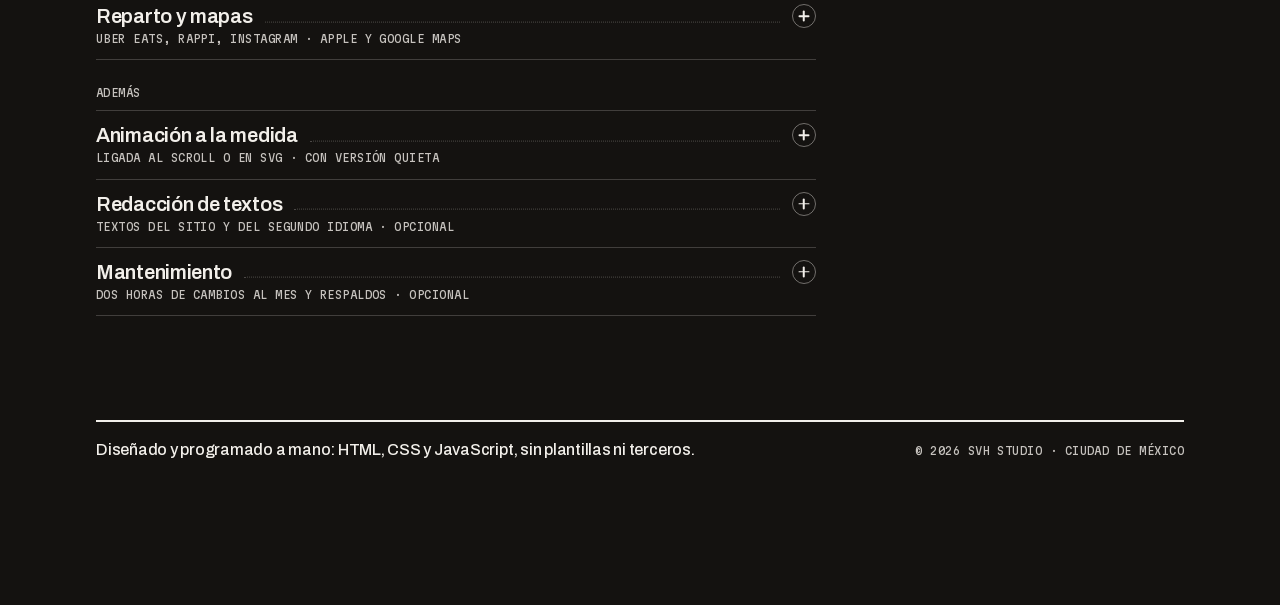
==== commit e8d2dfb3: "Copy: Estudio sin fechas y proyectos como ficha técnica - Estudio: la experiencia por alcance y esca" ====
--- a/index.html
+++ b/index.html
@@ -466,7 +466,7 @@
       </div>
       <div class="cap">
         <h3 class="n">Jabalí</h3>
-        <p class="ctx">Tres generaciones de café en la sierra de Zongolica. Una tienda que entrega cada pedido a WhatsApp, ya escrito.</p>
+        <p class="ctx">Tienda de café de especialidad. Inventario en Supabase, pedidos con folio por WhatsApp y un panel para precios y existencias.</p>
         <p class="meta">Tienda en línea · Pedidos por WhatsApp · Panel de administración</p>
         <p class="meta stack">HTML · Supabase · Vercel</p>
         <div class="cap-acc"><a class="visita" href="https://www.jabali.mx" target="_blank" rel="noopener">Ver el sitio · jabali.mx<svg class="ico" viewBox="0 0 24 24" aria-hidden="true"><path d="M7 17 17 7M8.5 7H17v8.5"/></svg></a><button type="button" class="pedir" data-pide-de="Tienda en línea|Pedidos por WhatsApp|Panel de administración">Pedir lo mismo</button></div>
@@ -495,7 +495,7 @@
       </div>
       <div class="cap">
         <h3 class="n">El Algo</h3>
-        <p class="ctx">Un wine bar donde cada quien elige su botella y se sirve. El sitio lo explica antes de abrir, sobre la identidad de IS&nbsp;A&nbsp;JAR.</p>
+        <p class="ctx">Wine bar de autoservicio, en preapertura. Sitio de una página en Next.js con una animación ligada al scroll, sobre la identidad de IS&nbsp;A&nbsp;JAR.</p>
         <p class="meta">Animación a la medida · Sitio a la medida</p>
         <p class="meta stack">Next.js · Tailwind · Vercel</p>
         <div class="cap-acc"><a class="visita" href="https://www.elalgo.mx" target="_blank" rel="noopener">Ver el sitio · elalgo.mx<svg class="ico" viewBox="0 0 24 24" aria-hidden="true"><path d="M7 17 17 7M8.5 7H17v8.5"/></svg></a><button type="button" class="pedir" data-pide-de="Animación a la medida|Sitio a la medida">Pedir lo mismo</button></div>
@@ -524,7 +524,7 @@
       </div>
       <div class="cap">
         <h3 class="n">Celita</h3>
-        <p class="ctx">Café y pan en la Condesa. Carta, horario y cómo llegar en una sola página, sobre la identidad de Acuña&nbsp;Studio.</p>
+        <p class="ctx">Café y panadería en la Condesa. Carta en HTML, ruta en Apple y Google Maps y una taza animada en SVG; identidad de Acuña&nbsp;Studio.</p>
         <p class="meta">Carta digital · Animación a la medida · Reparto y mapas</p>
         <p class="meta stack">HTML · CSS · JS · Vercel</p>
         <div class="cap-acc"><a class="visita" href="https://www.celita.mx" target="_blank" rel="noopener">Ver el sitio · celita.mx<svg class="ico" viewBox="0 0 24 24" aria-hidden="true"><path d="M7 17 17 7M8.5 7H17v8.5"/></svg></a><button type="button" class="pedir" data-pide-de="Carta digital|Animación a la medida|Reparto y mapas">Pedir lo mismo</button></div>
@@ -553,7 +553,7 @@
       </div>
       <div class="cap">
         <h3 class="n">Madrizza</h3>
-        <p class="ctx">Una pizzería de barrio dentro de un mercado. Logotipo, color y una carta pensada para el teléfono.</p>
+        <p class="ctx">Pizzería dentro de un mercado. Logotipo y color, carta con precios legible en el teléfono y pedidos enlazados a Uber Eats y Rappi.</p>
         <p class="meta">Carta digital · Reparto y mapas</p>
         <p class="meta stack">Next.js · React · Vercel</p>
         <div class="cap-acc"><a class="visita" href="https://madrizza.vercel.app" target="_blank" rel="noopener">Ver el sitio<svg class="ico" viewBox="0 0 24 24" aria-hidden="true"><path d="M7 17 17 7M8.5 7H17v8.5"/></svg></a><button type="button" class="pedir" data-pide-de="Carta digital|Reparto y mapas">Pedir lo mismo</button></div>
@@ -582,7 +582,7 @@
       </div>
       <div class="cap">
         <h3 class="n">Finca Coyametla</h3>
-        <p class="ctx">Una finca de 1830 que vende a tostadores de México y del extranjero. Dos idiomas, escritos para cada&nbsp;mercado.</p>
+        <p class="ctx">Finca cafetalera que vende a tostadores de México y del extranjero. Sitio bilingüe en Next.js, con rutas /es y /en y textos escritos para cada mercado.</p>
         <p class="meta">Dos idiomas · Sitio a la medida</p>
         <p class="meta stack">Next.js · TypeScript · Vercel</p>
         <div class="cap-acc"><a class="visita" href="https://finca-coyametla.vercel.app/es" target="_blank" rel="noopener">Ver el sitio<svg class="ico" viewBox="0 0 24 24" aria-hidden="true"><path d="M7 17 17 7M8.5 7H17v8.5"/></svg></a><button type="button" class="pedir" data-pide-de="Dos idiomas|Sitio a la medida">Pedir lo mismo</button></div>
@@ -611,7 +611,7 @@
 
     <div class="row sin-cifra">
       <span class="n">Fundado por Sofía von Hauske</span>
-      <span class="d">Sofía empezó en el diseño industrial: producto y empaque para Disney, CNN, CAMP y Paramount, y el laboratorio de I+D de GLO Science. Desde 2020 diseña producto digital (UX/UI): fue, durante dos años y medio, la única diseñadora de producto de Fishbowl, la plataforma que usan más de 50 mil restaurantes en Estados Unidos, y en paralelo hizo tres años de trabajo independiente en apps como Leaderboard Golf —versión Pro y Apple Watch— y Trade Hounds. Hoy diseña y programa desde la Ciudad de México.</span>
+      <span class="d">Sofía viene del diseño industrial: producto y empaque para Disney, CNN, CAMP y Paramount, e investigación y desarrollo en GLO Science. En producto digital fue la única diseñadora de Fishbowl —la plataforma de lealtad y marketing de más de 50 mil restaurantes en Estados Unidos— y diseñó apps para Leaderboard Golf y Trade Hounds. Hoy diseña y programa desde la Ciudad de México.</span>
       <dl class="fichas aval">
         <div>
           <dt>Formación</dt>
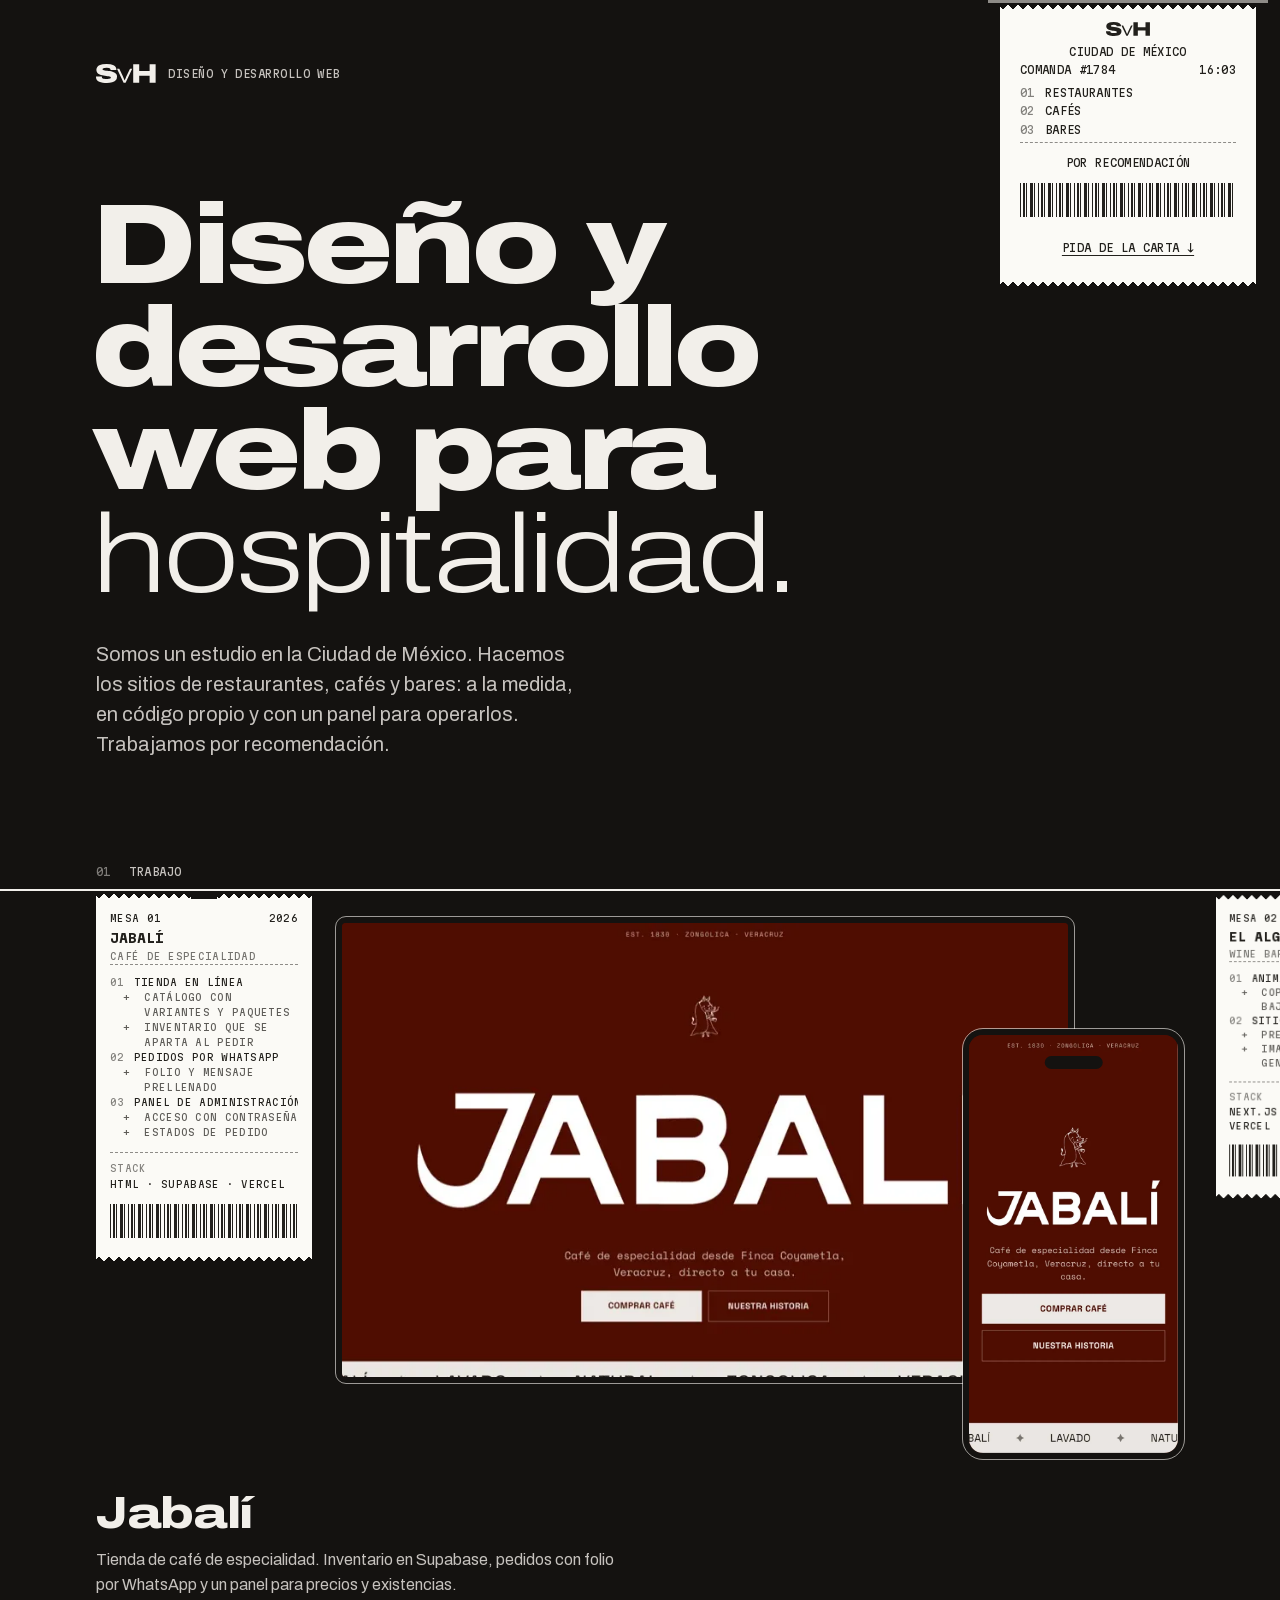
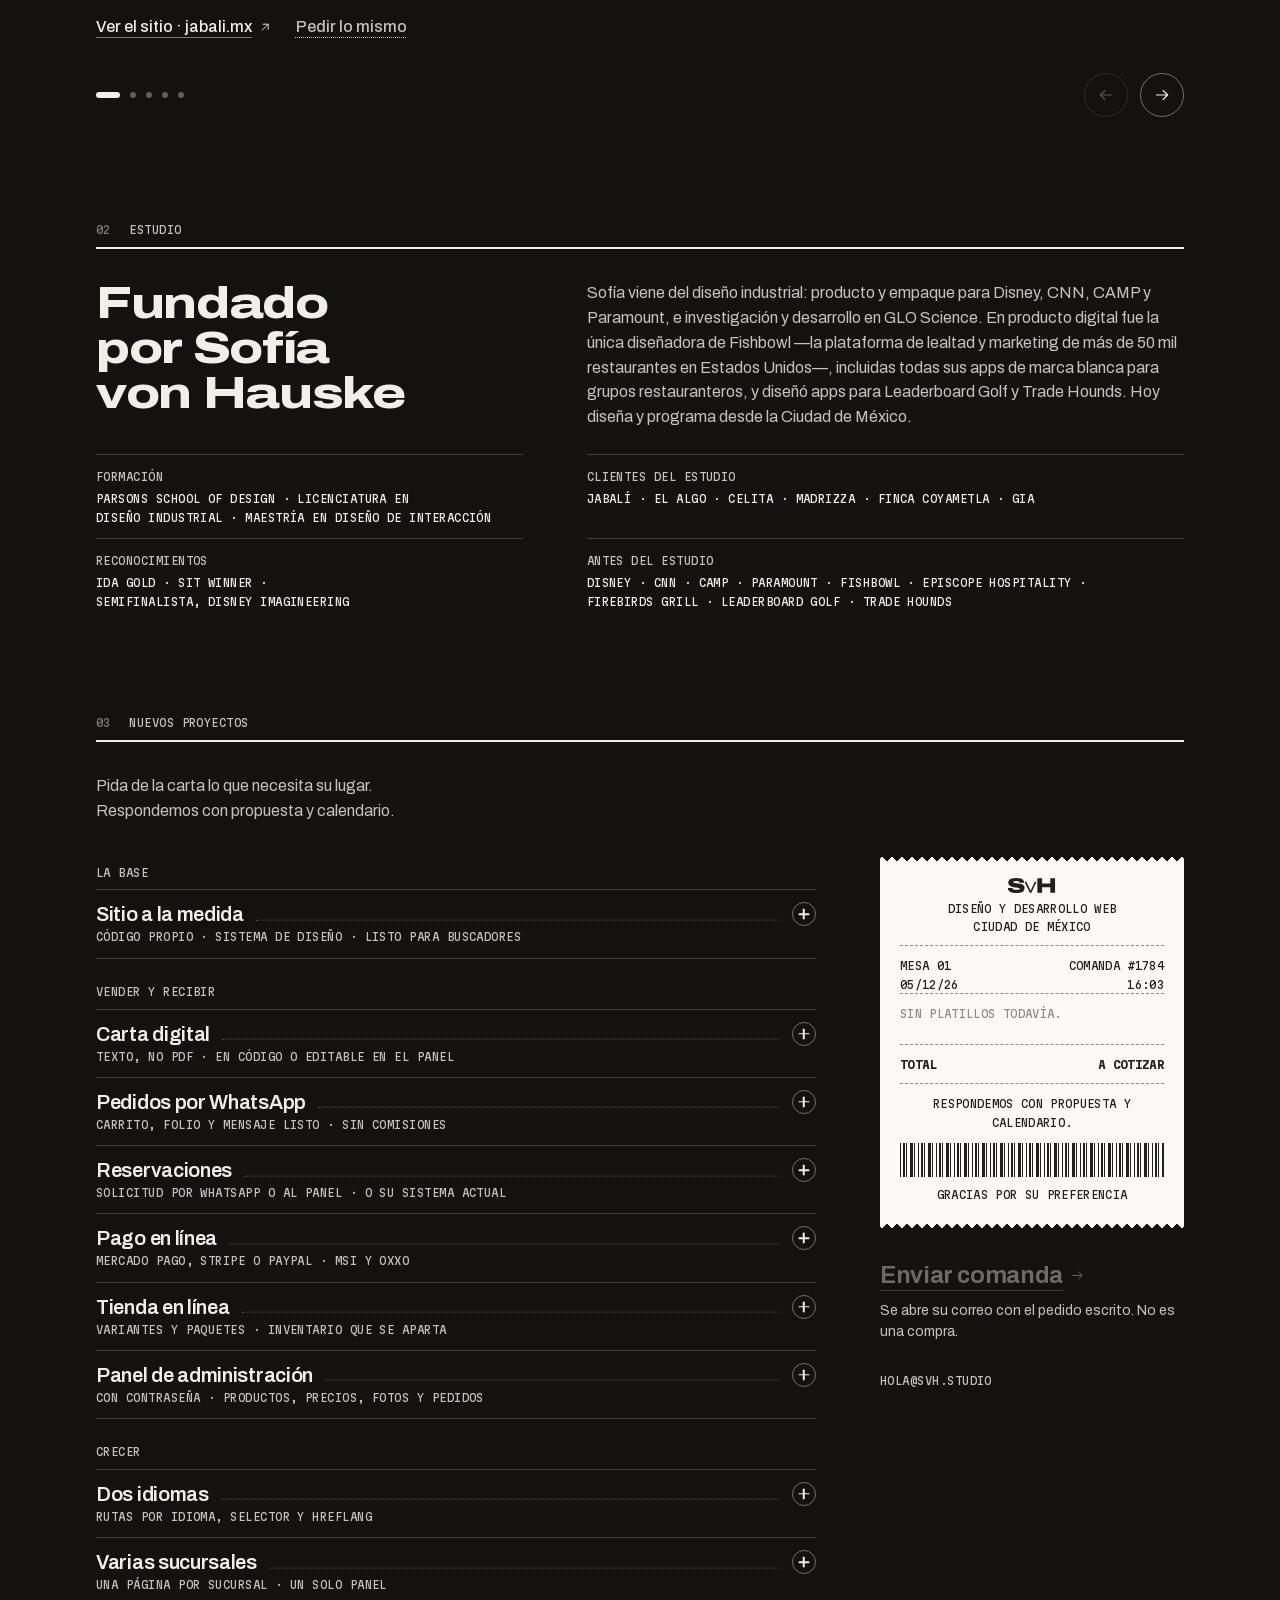
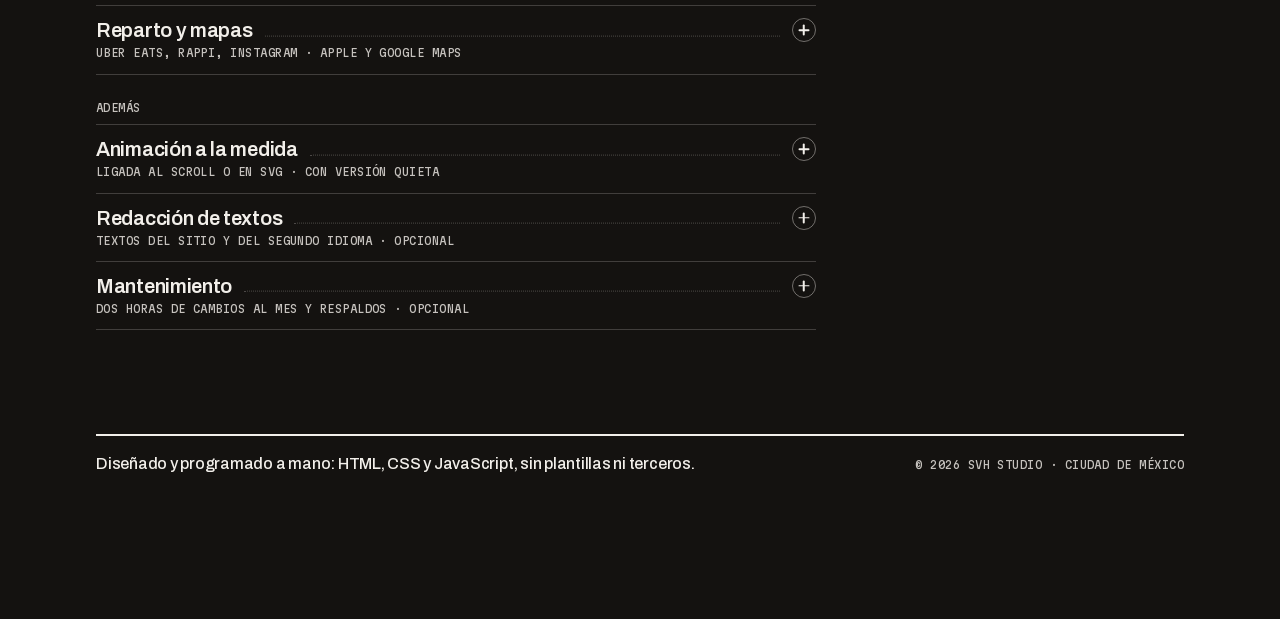
==== commit f4f8d5b1: "Estudio: todas las apps de marca blanca de Fishbowl Co-Authored-By: Claude Opus 5.5 <noreply@anthrop" ====
--- a/index.html
+++ b/index.html
@@ -611,7 +611,7 @@
 
     <div class="row sin-cifra">
       <span class="n">Fundado por Sofía von Hauske</span>
-      <span class="d">Sofía viene del diseño industrial: producto y empaque para Disney, CNN, CAMP y Paramount, e investigación y desarrollo en GLO Science. En producto digital fue la única diseñadora de Fishbowl —la plataforma de lealtad y marketing de más de 50 mil restaurantes en Estados Unidos— y diseñó apps para Leaderboard Golf y Trade Hounds. Hoy diseña y programa desde la Ciudad de México.</span>
+      <span class="d">Sofía viene del diseño industrial: producto y empaque para Disney, CNN, CAMP y Paramount, e investigación y desarrollo en GLO Science. En producto digital fue la única diseñadora de Fishbowl —la plataforma de lealtad y marketing de más de 50 mil restaurantes en Estados Unidos—, incluidas todas sus apps de marca blanca para grupos restauranteros, y diseñó apps para Leaderboard Golf y Trade Hounds. Hoy diseña y programa desde la Ciudad de México.</span>
       <dl class="fichas aval">
         <div>
           <dt>Formación</dt>
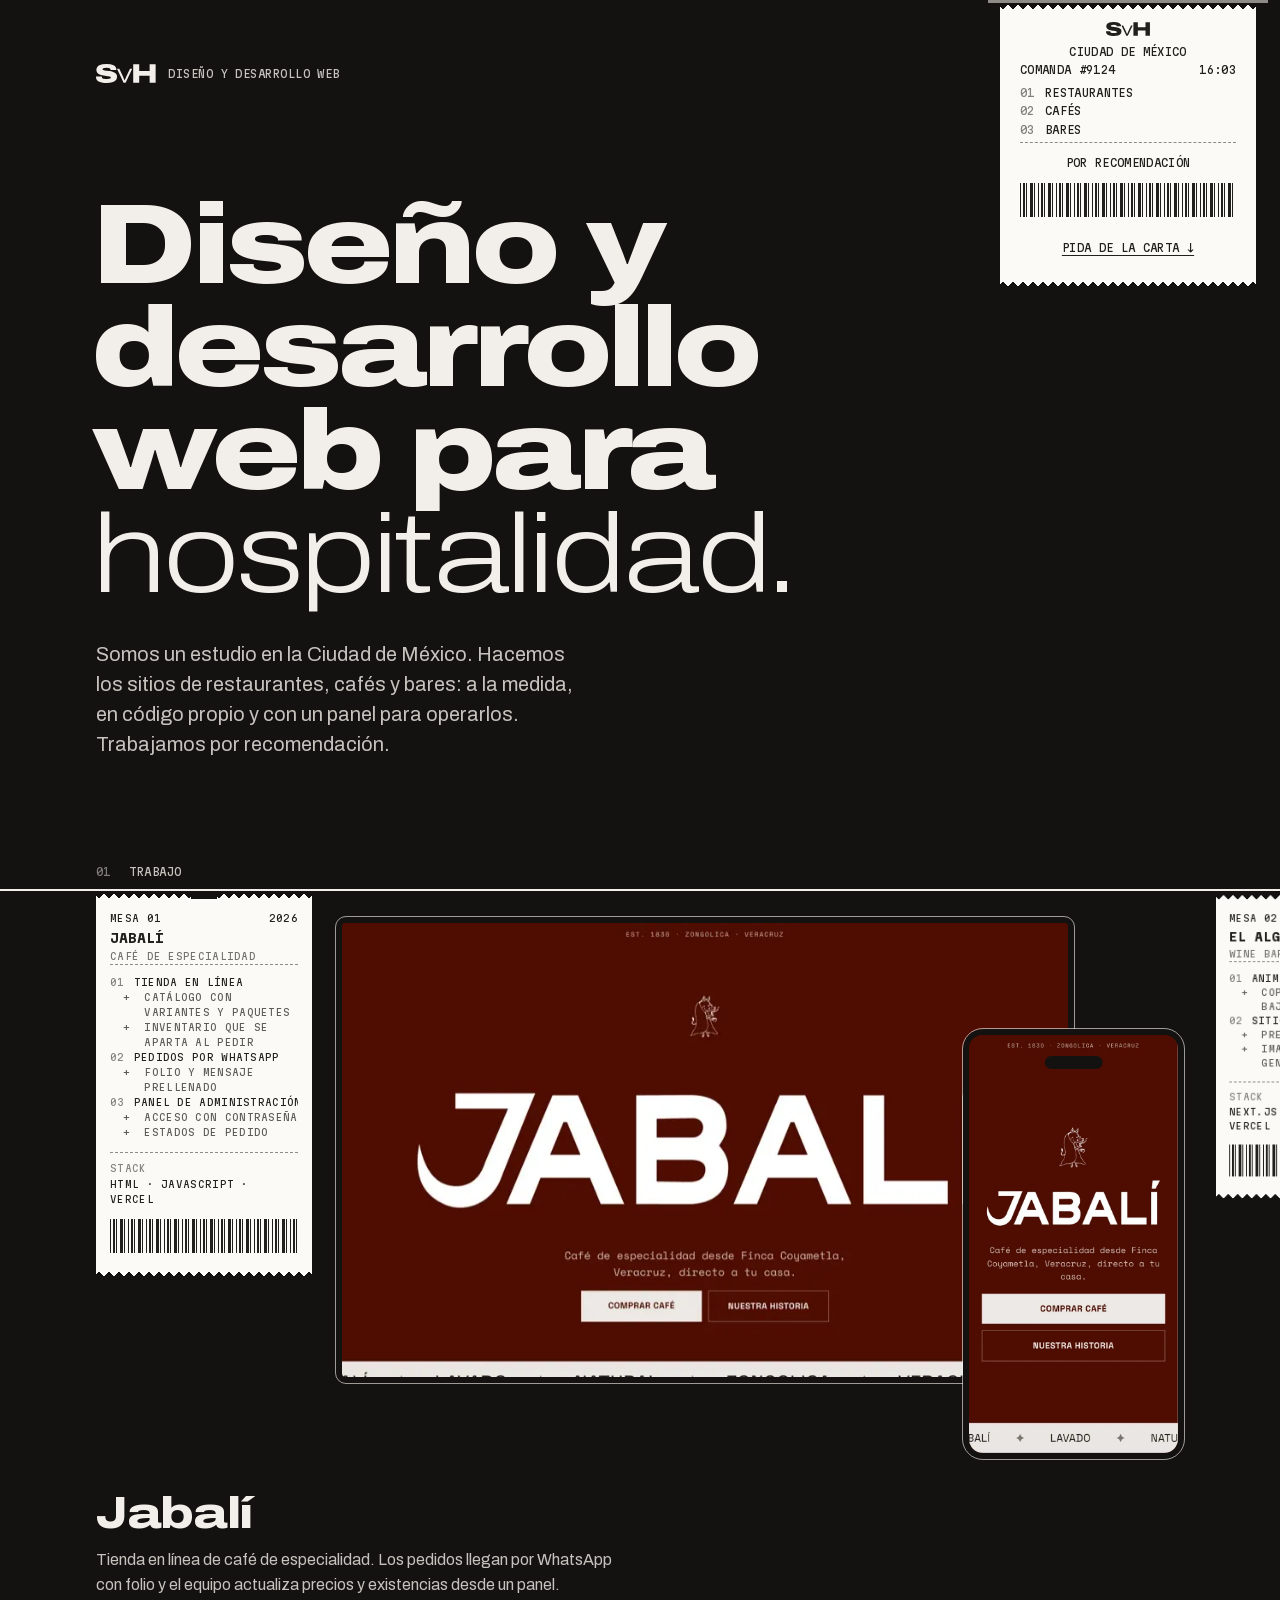
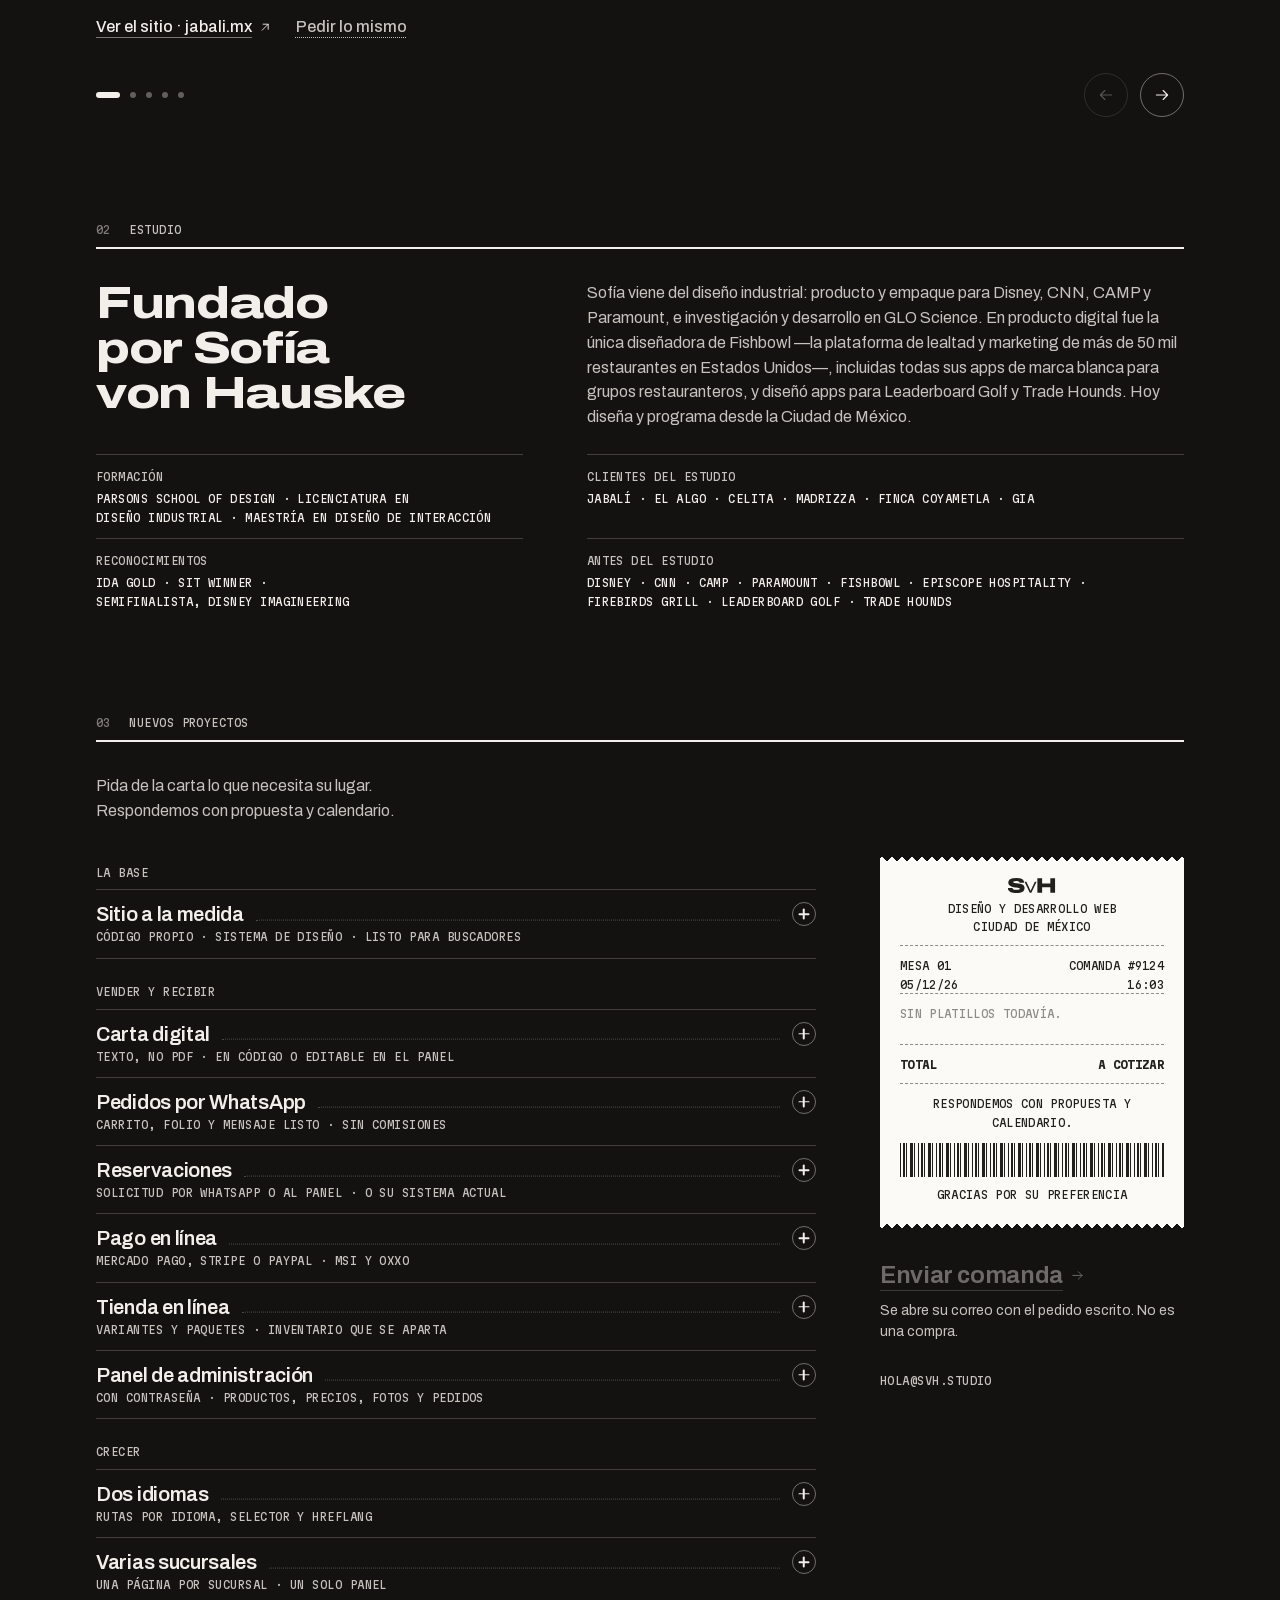
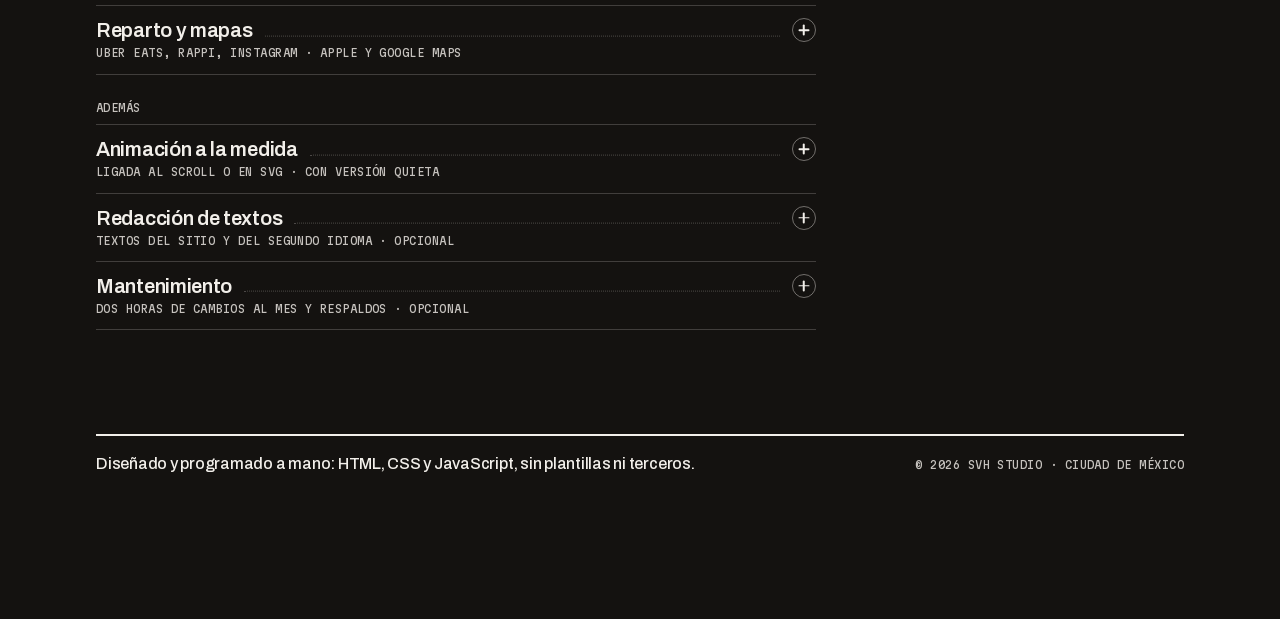
==== commit f32af5c3: "Pies de proyecto: específicos, sin tecnicismos ni autoría de marca Qué hace cada sitio y qué puede h" ====
--- a/index.html
+++ b/index.html
@@ -450,7 +450,7 @@
           <b class="tp-n">Jabalí</b>
           <span class="tp-t">Café de especialidad</span>
           <ol class="t-lineas tp-lineas"><li>Tienda en línea</li><li class="mod">catálogo con variantes y paquetes</li><li class="mod">inventario que se aparta al pedir</li><li>Pedidos por WhatsApp</li><li class="mod">folio y mensaje prellenado</li><li>Panel de administración</li><li class="mod">acceso con contraseña</li><li class="mod">estados de pedido</li></ol>
-          <span class="t-fila tp-stack"><span>Stack</span><span>HTML · Supabase · Vercel</span></span>
+          <span class="t-fila tp-stack"><span>Stack</span><span>HTML · JavaScript · Vercel</span></span>
           <i class="t-barras tp-barras"></i>
         </div>
       </div>
@@ -466,9 +466,9 @@
       </div>
       <div class="cap">
         <h3 class="n">Jabalí</h3>
-        <p class="ctx">Tienda de café de especialidad. Inventario en Supabase, pedidos con folio por WhatsApp y un panel para precios y existencias.</p>
+        <p class="ctx">Tienda en línea de café de especialidad. Los pedidos llegan por WhatsApp con folio y el equipo actualiza precios y existencias desde un panel.</p>
         <p class="meta">Tienda en línea · Pedidos por WhatsApp · Panel de administración</p>
-        <p class="meta stack">HTML · Supabase · Vercel</p>
+        <p class="meta stack">HTML · JavaScript · Vercel</p>
         <div class="cap-acc"><a class="visita" href="https://www.jabali.mx" target="_blank" rel="noopener">Ver el sitio · jabali.mx<svg class="ico" viewBox="0 0 24 24" aria-hidden="true"><path d="M7 17 17 7M8.5 7H17v8.5"/></svg></a><button type="button" class="pedir" data-pide-de="Tienda en línea|Pedidos por WhatsApp|Panel de administración">Pedir lo mismo</button></div>
       </div>
     </li>
@@ -495,7 +495,7 @@
       </div>
       <div class="cap">
         <h3 class="n">El Algo</h3>
-        <p class="ctx">Wine bar de autoservicio, en preapertura. Sitio de una página en Next.js con una animación ligada al scroll, sobre la identidad de IS&nbsp;A&nbsp;JAR.</p>
+        <p class="ctx">Wine bar de autoservicio, antes de abrir. Una página que explica cómo funciona el lugar, con una copa que se llena mientras bajas.</p>
         <p class="meta">Animación a la medida · Sitio a la medida</p>
         <p class="meta stack">Next.js · Tailwind · Vercel</p>
         <div class="cap-acc"><a class="visita" href="https://www.elalgo.mx" target="_blank" rel="noopener">Ver el sitio · elalgo.mx<svg class="ico" viewBox="0 0 24 24" aria-hidden="true"><path d="M7 17 17 7M8.5 7H17v8.5"/></svg></a><button type="button" class="pedir" data-pide-de="Animación a la medida|Sitio a la medida">Pedir lo mismo</button></div>
@@ -524,7 +524,7 @@
       </div>
       <div class="cap">
         <h3 class="n">Celita</h3>
-        <p class="ctx">Café y panadería en la Condesa. Carta en HTML, ruta en Apple y Google Maps y una taza animada en SVG; identidad de Acuña&nbsp;Studio.</p>
+        <p class="ctx">Café y panadería en la Condesa. Carta con precios, horario y cómo llegar en una sola página, con una taza animada que se sirve.</p>
         <p class="meta">Carta digital · Animación a la medida · Reparto y mapas</p>
         <p class="meta stack">HTML · CSS · JS · Vercel</p>
         <div class="cap-acc"><a class="visita" href="https://www.celita.mx" target="_blank" rel="noopener">Ver el sitio · celita.mx<svg class="ico" viewBox="0 0 24 24" aria-hidden="true"><path d="M7 17 17 7M8.5 7H17v8.5"/></svg></a><button type="button" class="pedir" data-pide-de="Carta digital|Animación a la medida|Reparto y mapas">Pedir lo mismo</button></div>
@@ -553,7 +553,7 @@
       </div>
       <div class="cap">
         <h3 class="n">Madrizza</h3>
-        <p class="ctx">Pizzería dentro de un mercado. Logotipo y color, carta con precios legible en el teléfono y pedidos enlazados a Uber Eats y Rappi.</p>
+        <p class="ctx">Pizzería dentro de un mercado. Logotipo y color, una carta con precios pensada para el teléfono y pedidos por Uber Eats y Rappi.</p>
         <p class="meta">Carta digital · Reparto y mapas</p>
         <p class="meta stack">Next.js · React · Vercel</p>
         <div class="cap-acc"><a class="visita" href="https://madrizza.vercel.app" target="_blank" rel="noopener">Ver el sitio<svg class="ico" viewBox="0 0 24 24" aria-hidden="true"><path d="M7 17 17 7M8.5 7H17v8.5"/></svg></a><button type="button" class="pedir" data-pide-de="Carta digital|Reparto y mapas">Pedir lo mismo</button></div>
@@ -565,7 +565,7 @@
           <span class="t-fila"><span>Mesa 05</span><span>2026</span></span>
           <b class="tp-n">Finca Coyametla</b>
           <span class="tp-t">Finca de café</span>
-          <ol class="t-lineas tp-lineas"><li>Dos idiomas</li><li class="mod">rutas /es y /en</li><li class="mod">escrito para cada mercado</li><li>Sitio a la medida</li><li class="mod">historia por capítulos</li><li class="mod">galería</li></ol>
+          <ol class="t-lineas tp-lineas"><li>Dos idiomas</li><li class="mod">selector de idioma</li><li class="mod">escrito para cada mercado</li><li>Sitio a la medida</li><li class="mod">historia por capítulos</li><li class="mod">galería</li></ol>
           <span class="t-fila tp-stack"><span>Stack</span><span>Next.js · TypeScript · Vercel</span></span>
           <i class="t-barras tp-barras"></i>
         </div>
@@ -582,7 +582,7 @@
       </div>
       <div class="cap">
         <h3 class="n">Finca Coyametla</h3>
-        <p class="ctx">Finca cafetalera que vende a tostadores de México y del extranjero. Sitio bilingüe en Next.js, con rutas /es y /en y textos escritos para cada mercado.</p>
+        <p class="ctx">Finca cafetalera que vende a tostadores de México y del extranjero. Un sitio en español e inglés, con textos escritos para cada mercado.</p>
         <p class="meta">Dos idiomas · Sitio a la medida</p>
         <p class="meta stack">Next.js · TypeScript · Vercel</p>
         <div class="cap-acc"><a class="visita" href="https://finca-coyametla.vercel.app/es" target="_blank" rel="noopener">Ver el sitio<svg class="ico" viewBox="0 0 24 24" aria-hidden="true"><path d="M7 17 17 7M8.5 7H17v8.5"/></svg></a><button type="button" class="pedir" data-pide-de="Dos idiomas|Sitio a la medida">Pedir lo mismo</button></div>
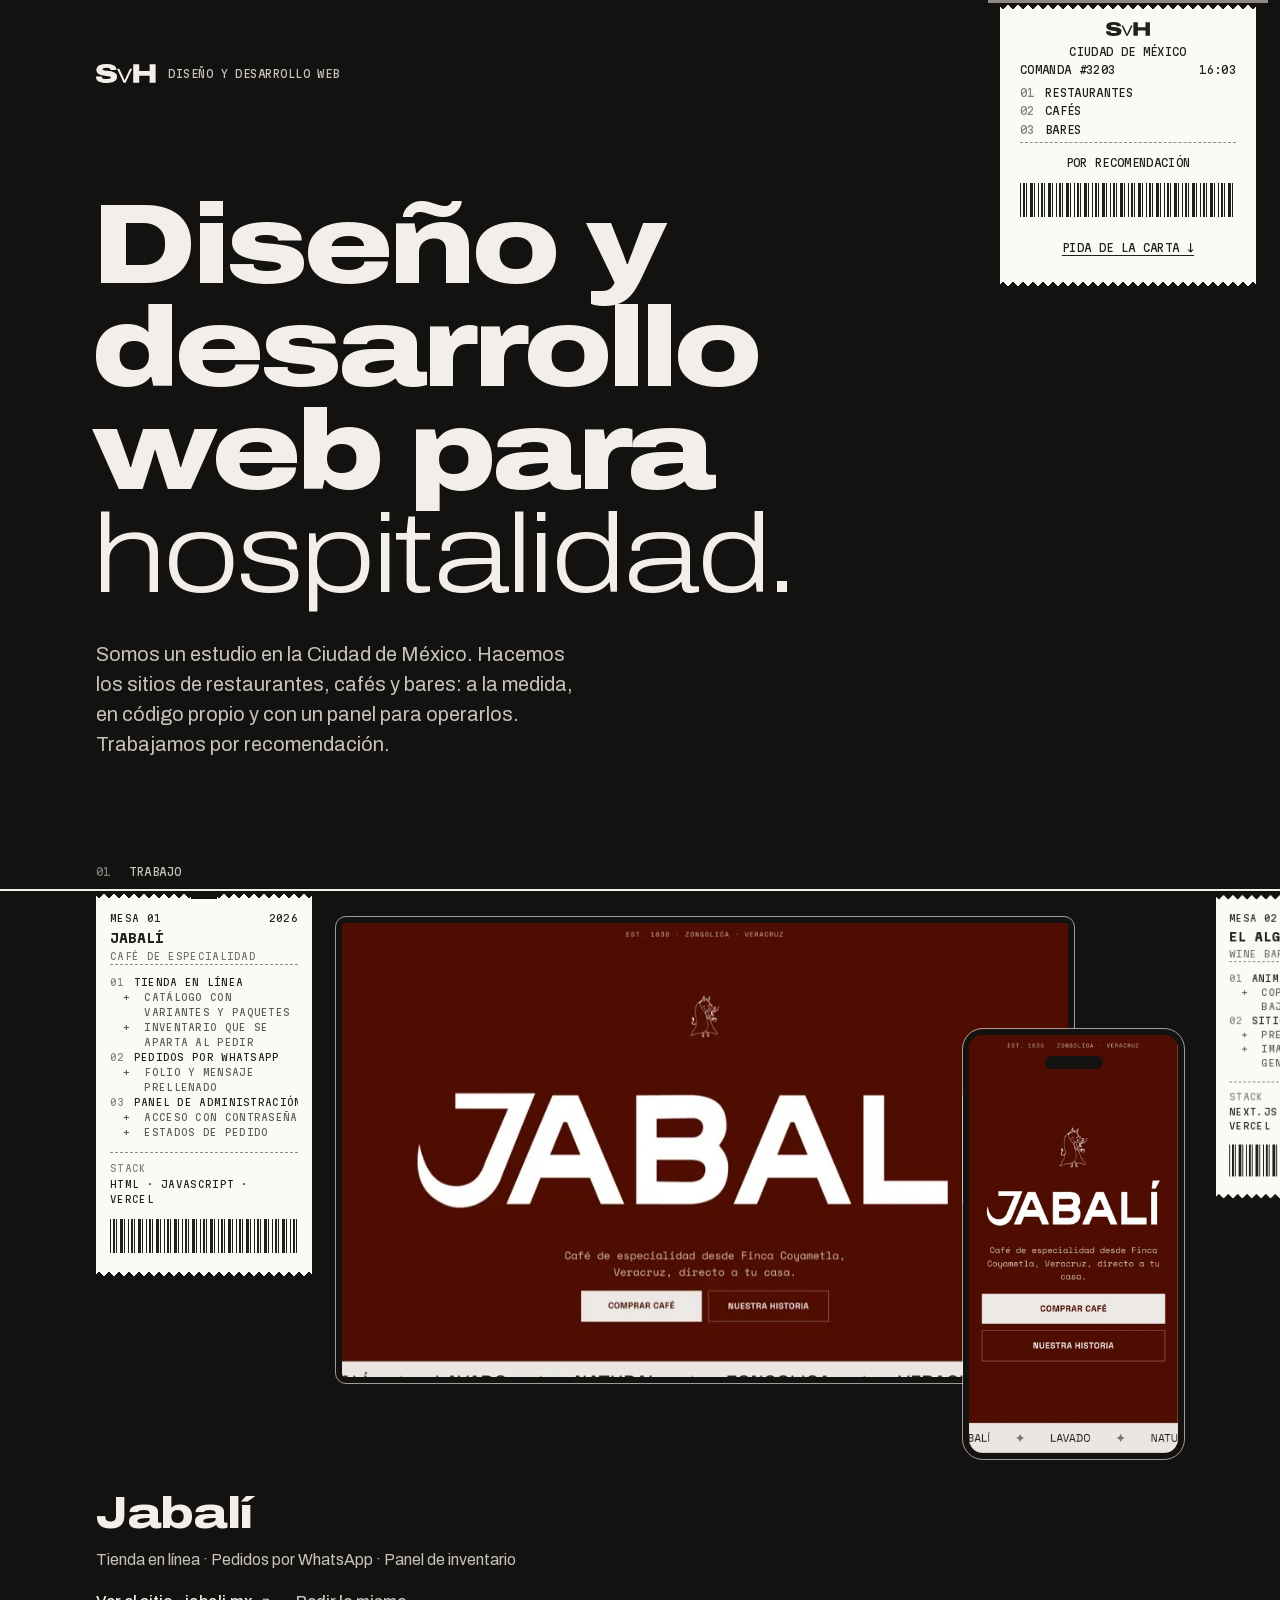
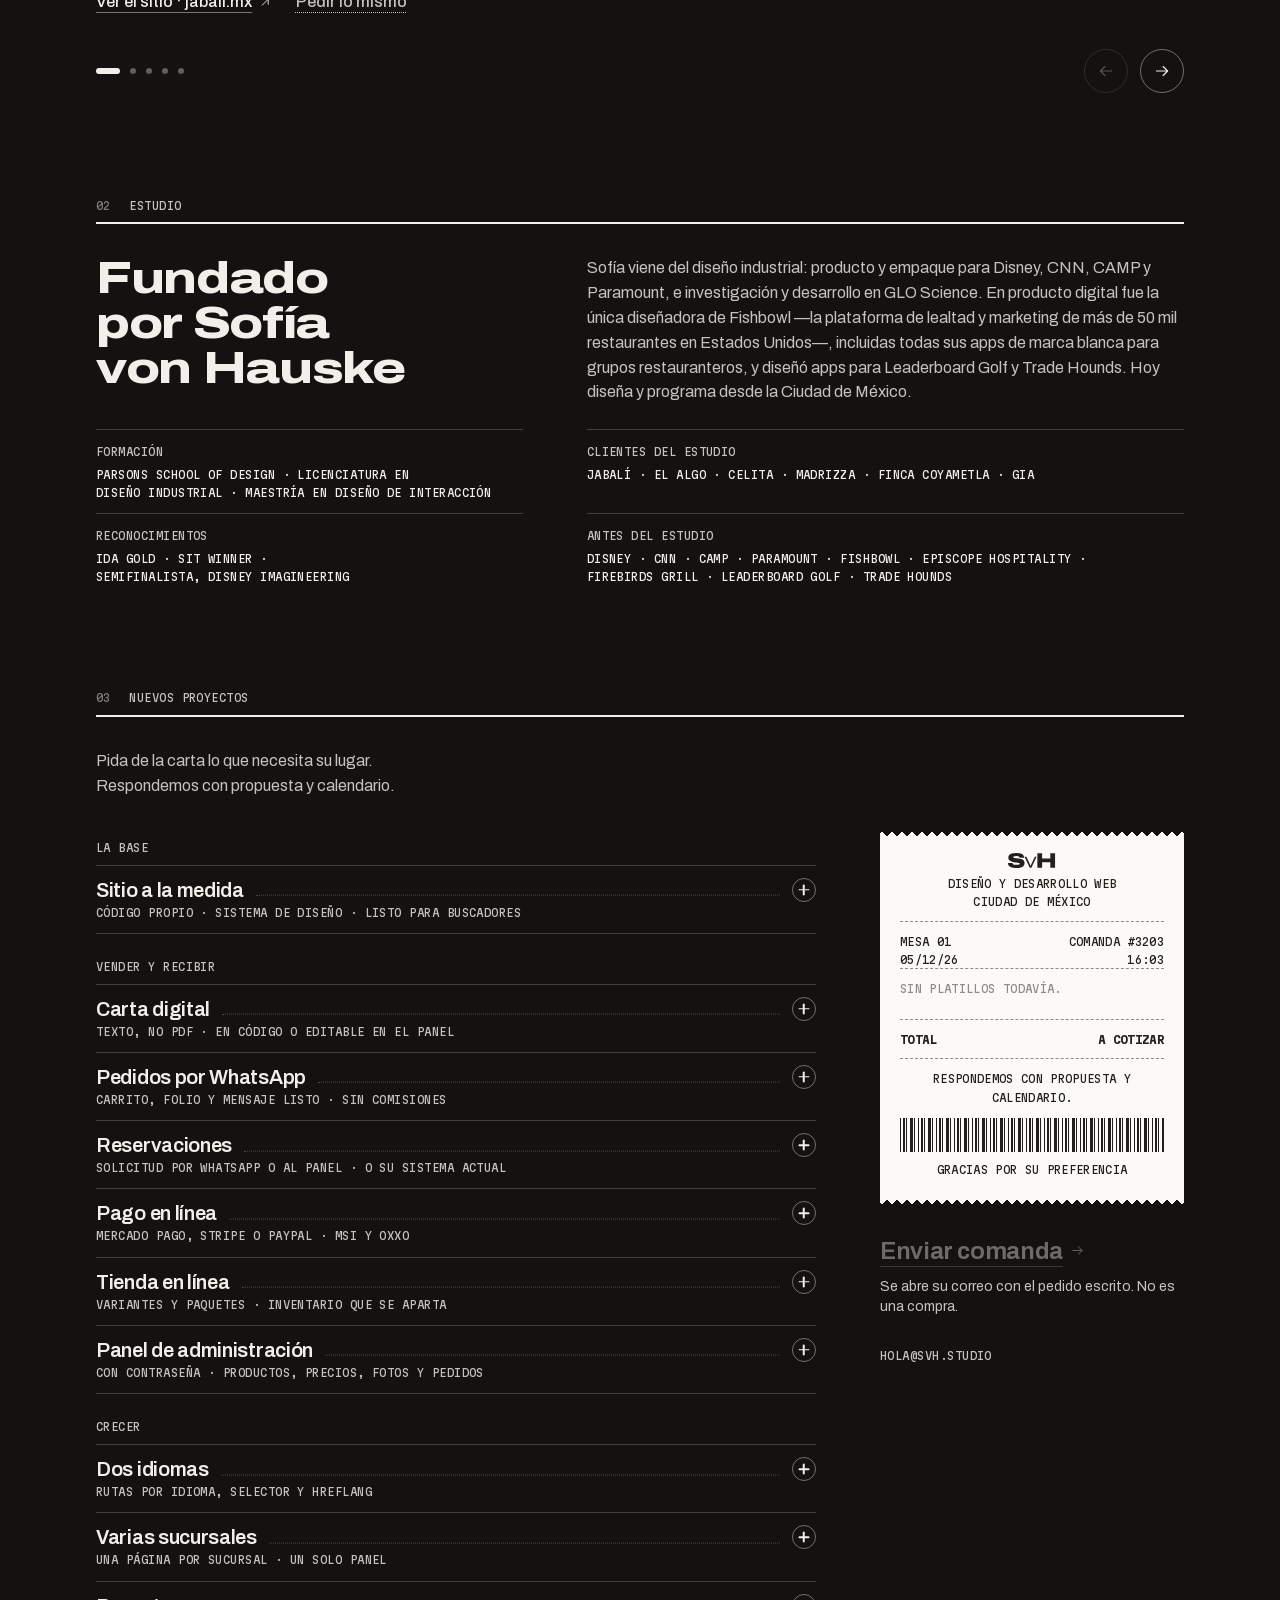
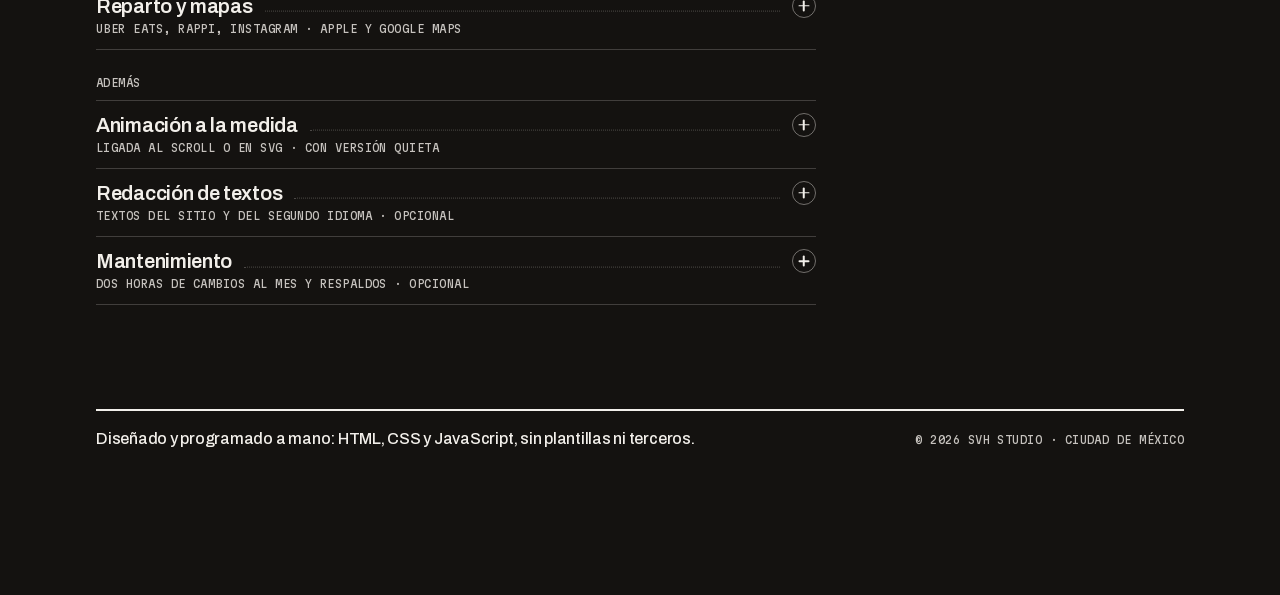
==== commit 090a8151: "Pies de proyecto como lista, sin oraciones Nombre, lo que se hizo en una lista en lenguaje llano y l" ====
--- a/index.html
+++ b/index.html
@@ -466,9 +466,7 @@
       </div>
       <div class="cap">
         <h3 class="n">Jabalí</h3>
-        <p class="ctx">Tienda en línea de café de especialidad. Los pedidos llegan por WhatsApp con folio y el equipo actualiza precios y existencias desde un panel.</p>
-        <p class="meta">Tienda en línea · Pedidos por WhatsApp · Panel de administración</p>
-        <p class="meta stack">HTML · JavaScript · Vercel</p>
+        <p class="ctx lista">Tienda en línea · Pedidos por WhatsApp · Panel de inventario</p>
         <div class="cap-acc"><a class="visita" href="https://www.jabali.mx" target="_blank" rel="noopener">Ver el sitio · jabali.mx<svg class="ico" viewBox="0 0 24 24" aria-hidden="true"><path d="M7 17 17 7M8.5 7H17v8.5"/></svg></a><button type="button" class="pedir" data-pide-de="Tienda en línea|Pedidos por WhatsApp|Panel de administración">Pedir lo mismo</button></div>
       </div>
     </li>
@@ -495,9 +493,7 @@
       </div>
       <div class="cap">
         <h3 class="n">El Algo</h3>
-        <p class="ctx">Wine bar de autoservicio, antes de abrir. Una página que explica cómo funciona el lugar, con una copa que se llena mientras bajas.</p>
-        <p class="meta">Animación a la medida · Sitio a la medida</p>
-        <p class="meta stack">Next.js · Tailwind · Vercel</p>
+        <p class="ctx lista">Sitio de preapertura · Animación ligada al scroll</p>
         <div class="cap-acc"><a class="visita" href="https://www.elalgo.mx" target="_blank" rel="noopener">Ver el sitio · elalgo.mx<svg class="ico" viewBox="0 0 24 24" aria-hidden="true"><path d="M7 17 17 7M8.5 7H17v8.5"/></svg></a><button type="button" class="pedir" data-pide-de="Animación a la medida|Sitio a la medida">Pedir lo mismo</button></div>
       </div>
     </li>
@@ -524,9 +520,7 @@
       </div>
       <div class="cap">
         <h3 class="n">Celita</h3>
-        <p class="ctx">Café y panadería en la Condesa. Carta con precios, horario y cómo llegar en una sola página, con una taza animada que se sirve.</p>
-        <p class="meta">Carta digital · Animación a la medida · Reparto y mapas</p>
-        <p class="meta stack">HTML · CSS · JS · Vercel</p>
+        <p class="ctx lista">Carta con precios · Cómo&nbsp;llegar · Taza&nbsp;animada</p>
         <div class="cap-acc"><a class="visita" href="https://www.celita.mx" target="_blank" rel="noopener">Ver el sitio · celita.mx<svg class="ico" viewBox="0 0 24 24" aria-hidden="true"><path d="M7 17 17 7M8.5 7H17v8.5"/></svg></a><button type="button" class="pedir" data-pide-de="Carta digital|Animación a la medida|Reparto y mapas">Pedir lo mismo</button></div>
       </div>
     </li>
@@ -553,9 +547,7 @@
       </div>
       <div class="cap">
         <h3 class="n">Madrizza</h3>
-        <p class="ctx">Pizzería dentro de un mercado. Logotipo y color, una carta con precios pensada para el teléfono y pedidos por Uber Eats y Rappi.</p>
-        <p class="meta">Carta digital · Reparto y mapas</p>
-        <p class="meta stack">Next.js · React · Vercel</p>
+        <p class="ctx lista">Logotipo y color · Carta para el teléfono · Pedidos por Uber Eats y Rappi</p>
         <div class="cap-acc"><a class="visita" href="https://madrizza.vercel.app" target="_blank" rel="noopener">Ver el sitio<svg class="ico" viewBox="0 0 24 24" aria-hidden="true"><path d="M7 17 17 7M8.5 7H17v8.5"/></svg></a><button type="button" class="pedir" data-pide-de="Carta digital|Reparto y mapas">Pedir lo mismo</button></div>
       </div>
     </li>
@@ -582,9 +574,7 @@
       </div>
       <div class="cap">
         <h3 class="n">Finca Coyametla</h3>
-        <p class="ctx">Finca cafetalera que vende a tostadores de México y del extranjero. Un sitio en español e inglés, con textos escritos para cada mercado.</p>
-        <p class="meta">Dos idiomas · Sitio a la medida</p>
-        <p class="meta stack">Next.js · TypeScript · Vercel</p>
+        <p class="ctx lista">Sitio en español e inglés · Textos para cada mercado · Galería</p>
         <div class="cap-acc"><a class="visita" href="https://finca-coyametla.vercel.app/es" target="_blank" rel="noopener">Ver el sitio<svg class="ico" viewBox="0 0 24 24" aria-hidden="true"><path d="M7 17 17 7M8.5 7H17v8.5"/></svg></a><button type="button" class="pedir" data-pide-de="Dos idiomas|Sitio a la medida">Pedir lo mismo</button></div>
       </div>
     </li>
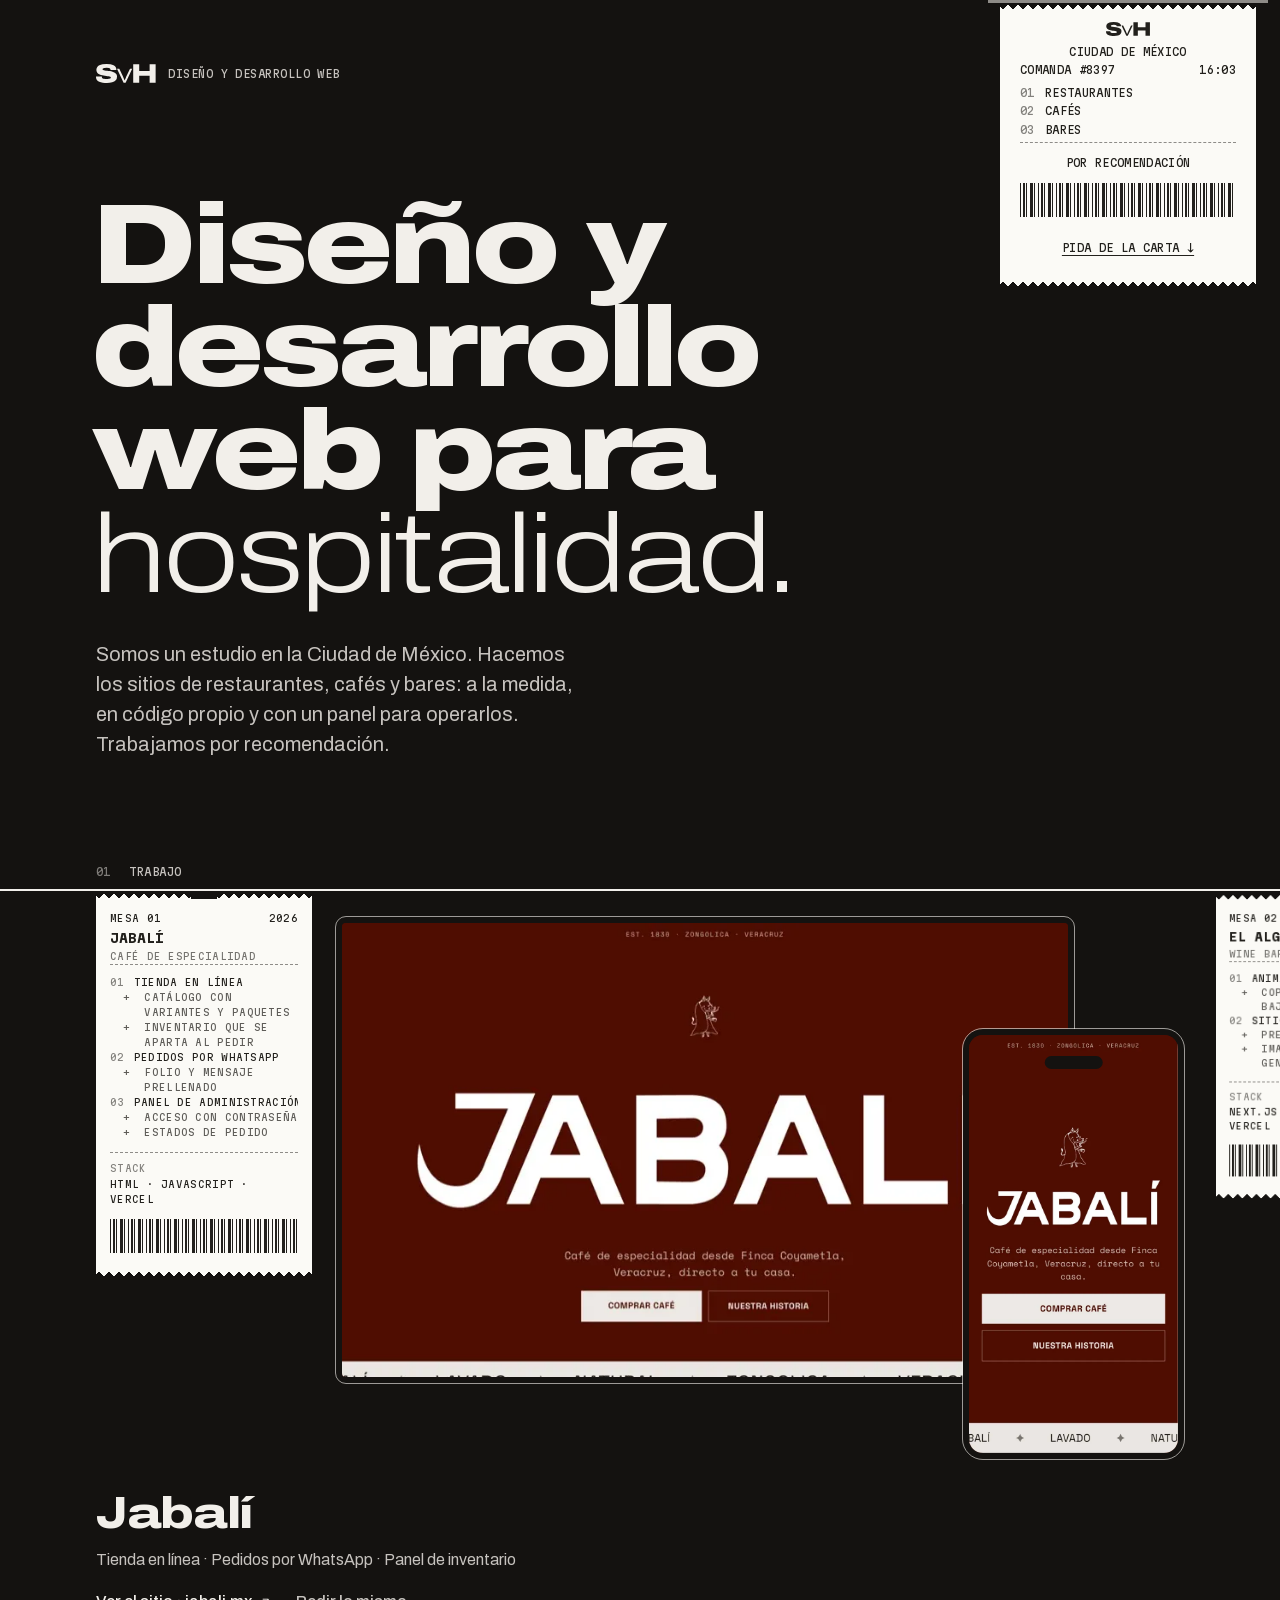
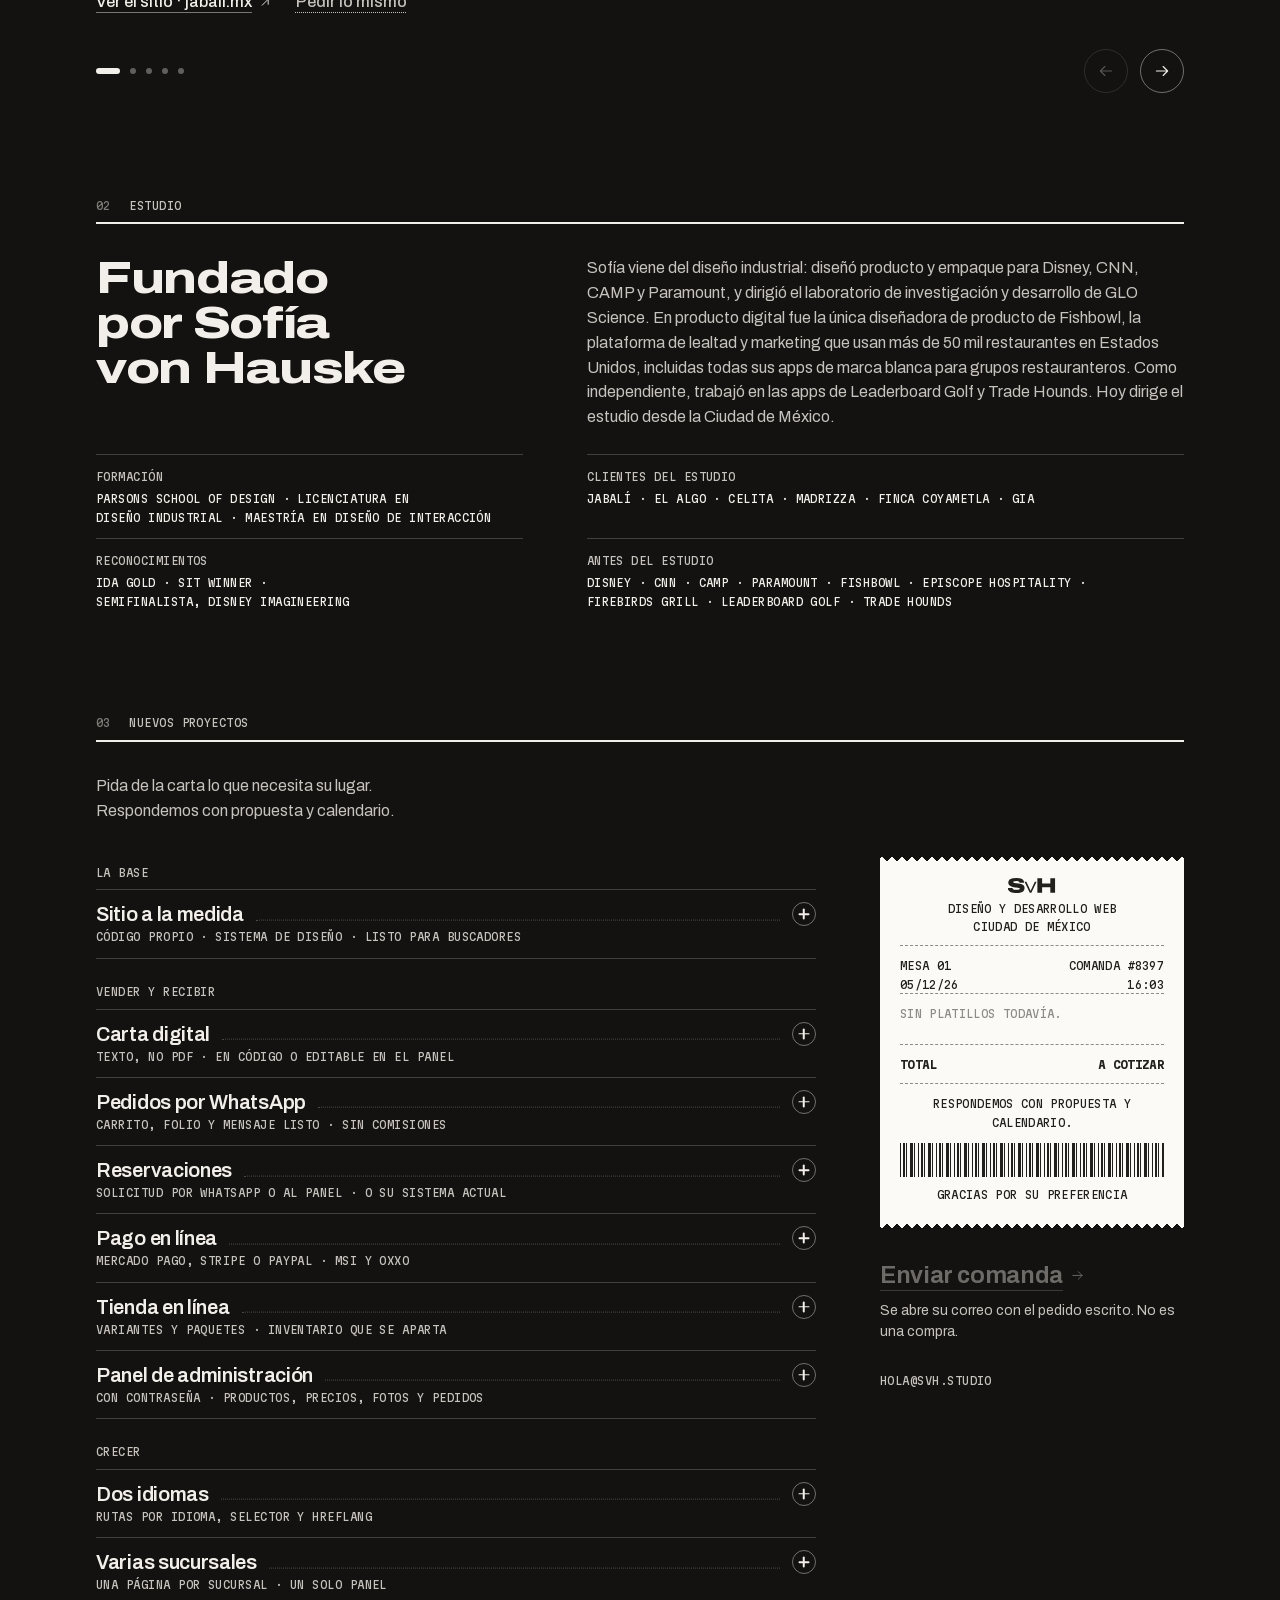
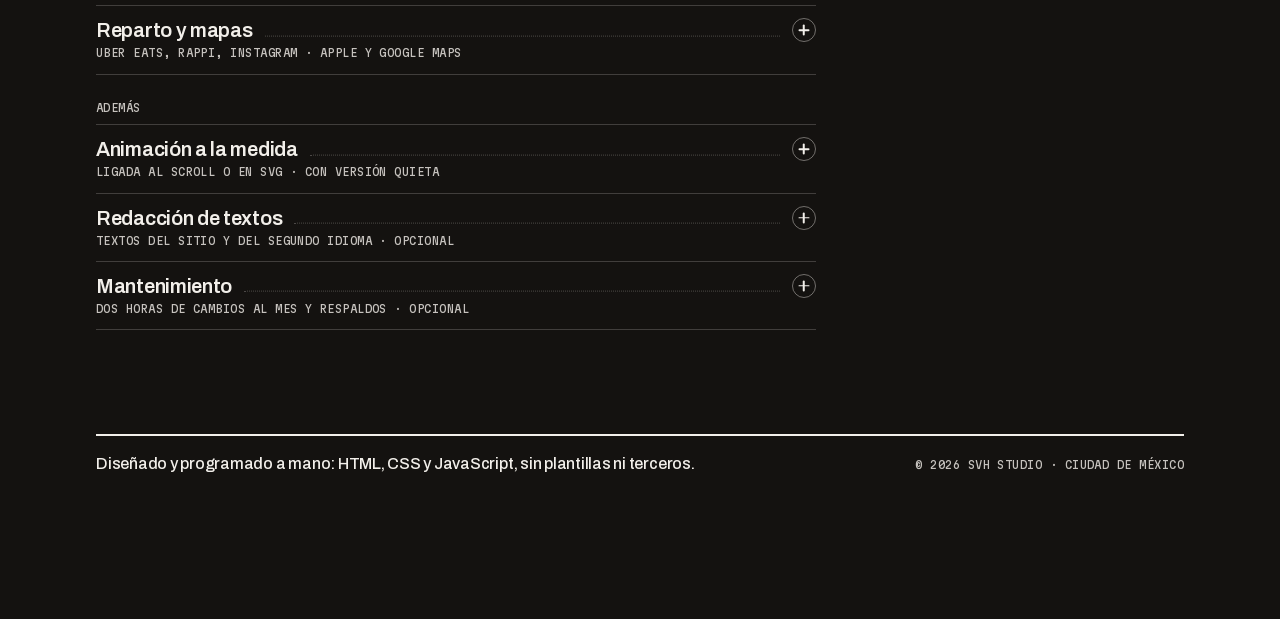
==== commit b4989273: "Estudio: revisión final del texto Oraciones más cortas, "única diseñadora de producto" (preciso), "d" ====
--- a/index.html
+++ b/index.html
@@ -601,7 +601,7 @@
 
     <div class="row sin-cifra">
       <span class="n">Fundado por Sofía von Hauske</span>
-      <span class="d">Sofía viene del diseño industrial: producto y empaque para Disney, CNN, CAMP y Paramount, e investigación y desarrollo en GLO Science. En producto digital fue la única diseñadora de Fishbowl —la plataforma de lealtad y marketing de más de 50 mil restaurantes en Estados Unidos—, incluidas todas sus apps de marca blanca para grupos restauranteros, y diseñó apps para Leaderboard Golf y Trade Hounds. Hoy diseña y programa desde la Ciudad de México.</span>
+      <span class="d">Sofía viene del diseño industrial: diseñó producto y empaque para Disney, CNN, CAMP y Paramount, y dirigió el laboratorio de investigación y desarrollo de GLO Science. En producto digital fue la única diseñadora de producto de Fishbowl, la plataforma de lealtad y marketing que usan más de 50 mil restaurantes en Estados Unidos, incluidas todas sus apps de marca blanca para grupos restauranteros. Como independiente, trabajó en las apps de Leaderboard Golf y Trade Hounds. Hoy dirige el estudio desde la Ciudad de México.</span>
       <dl class="fichas aval">
         <div>
           <dt>Formación</dt>
